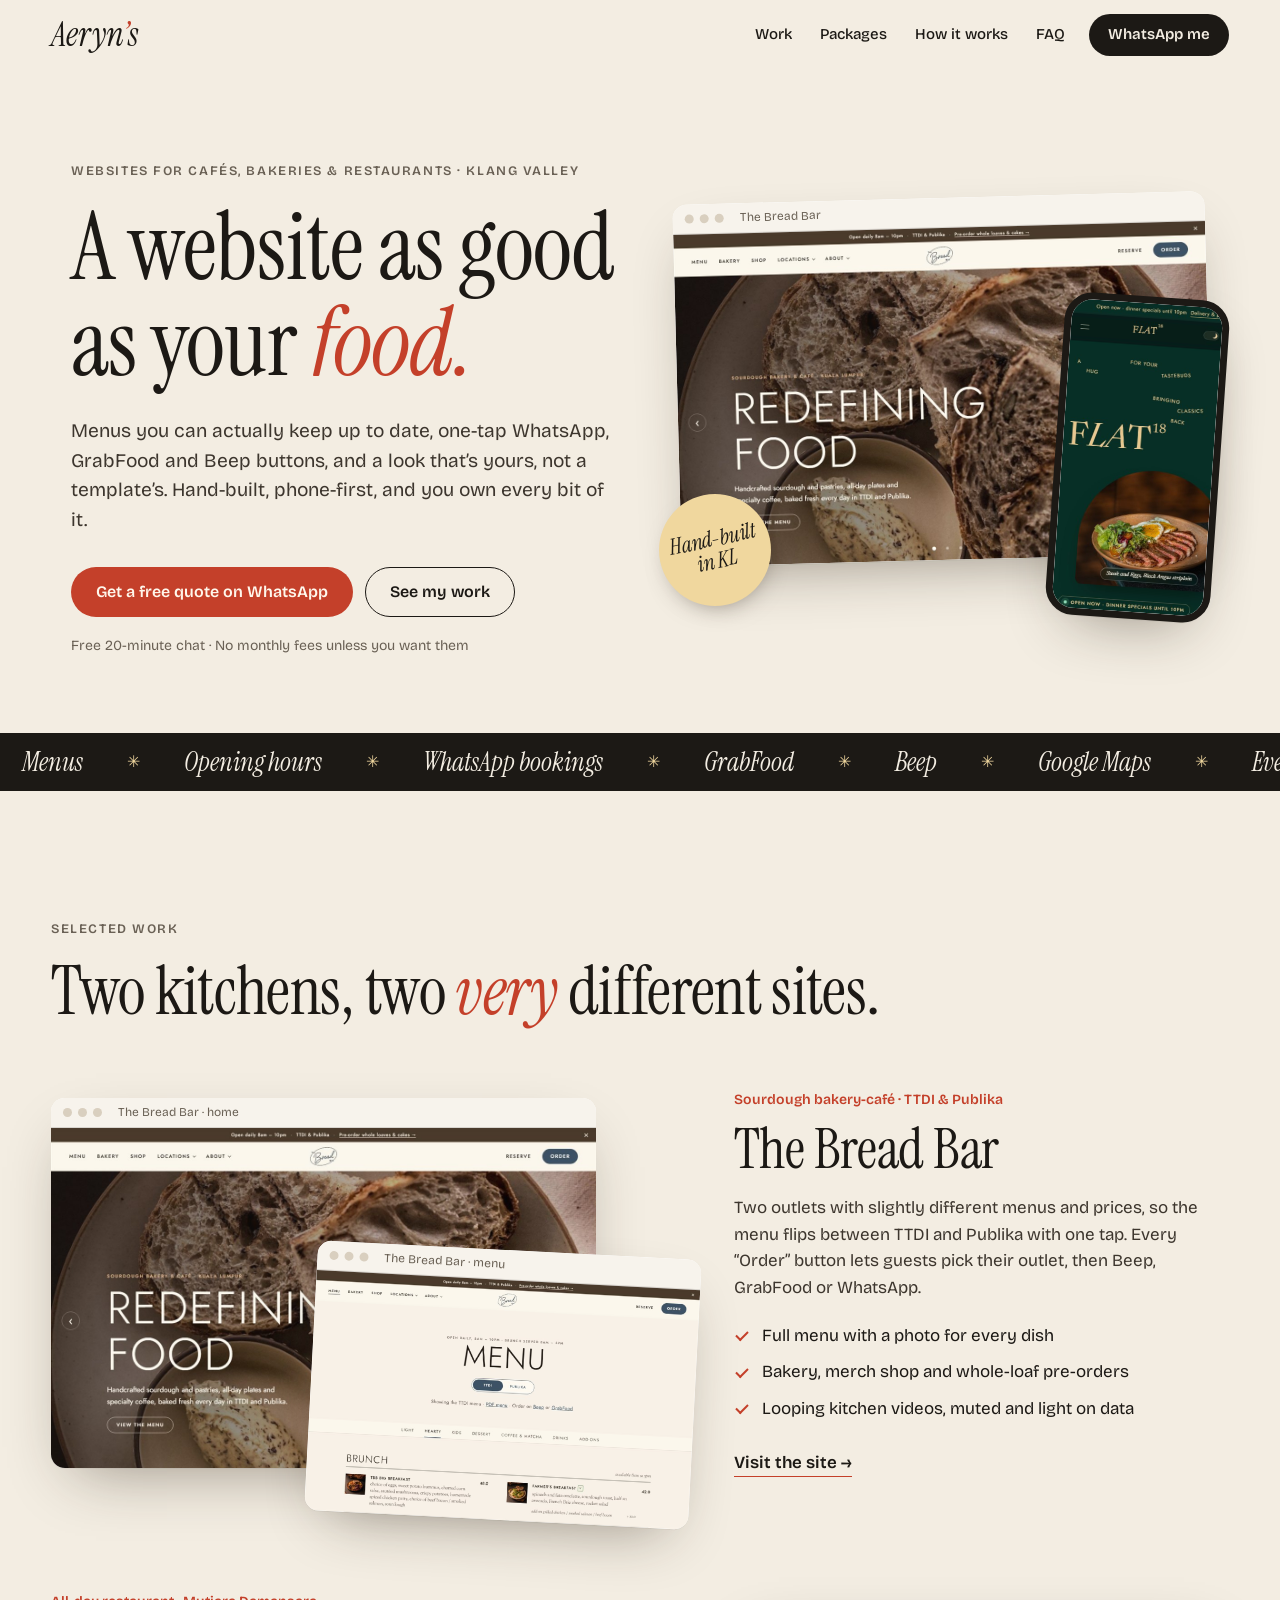
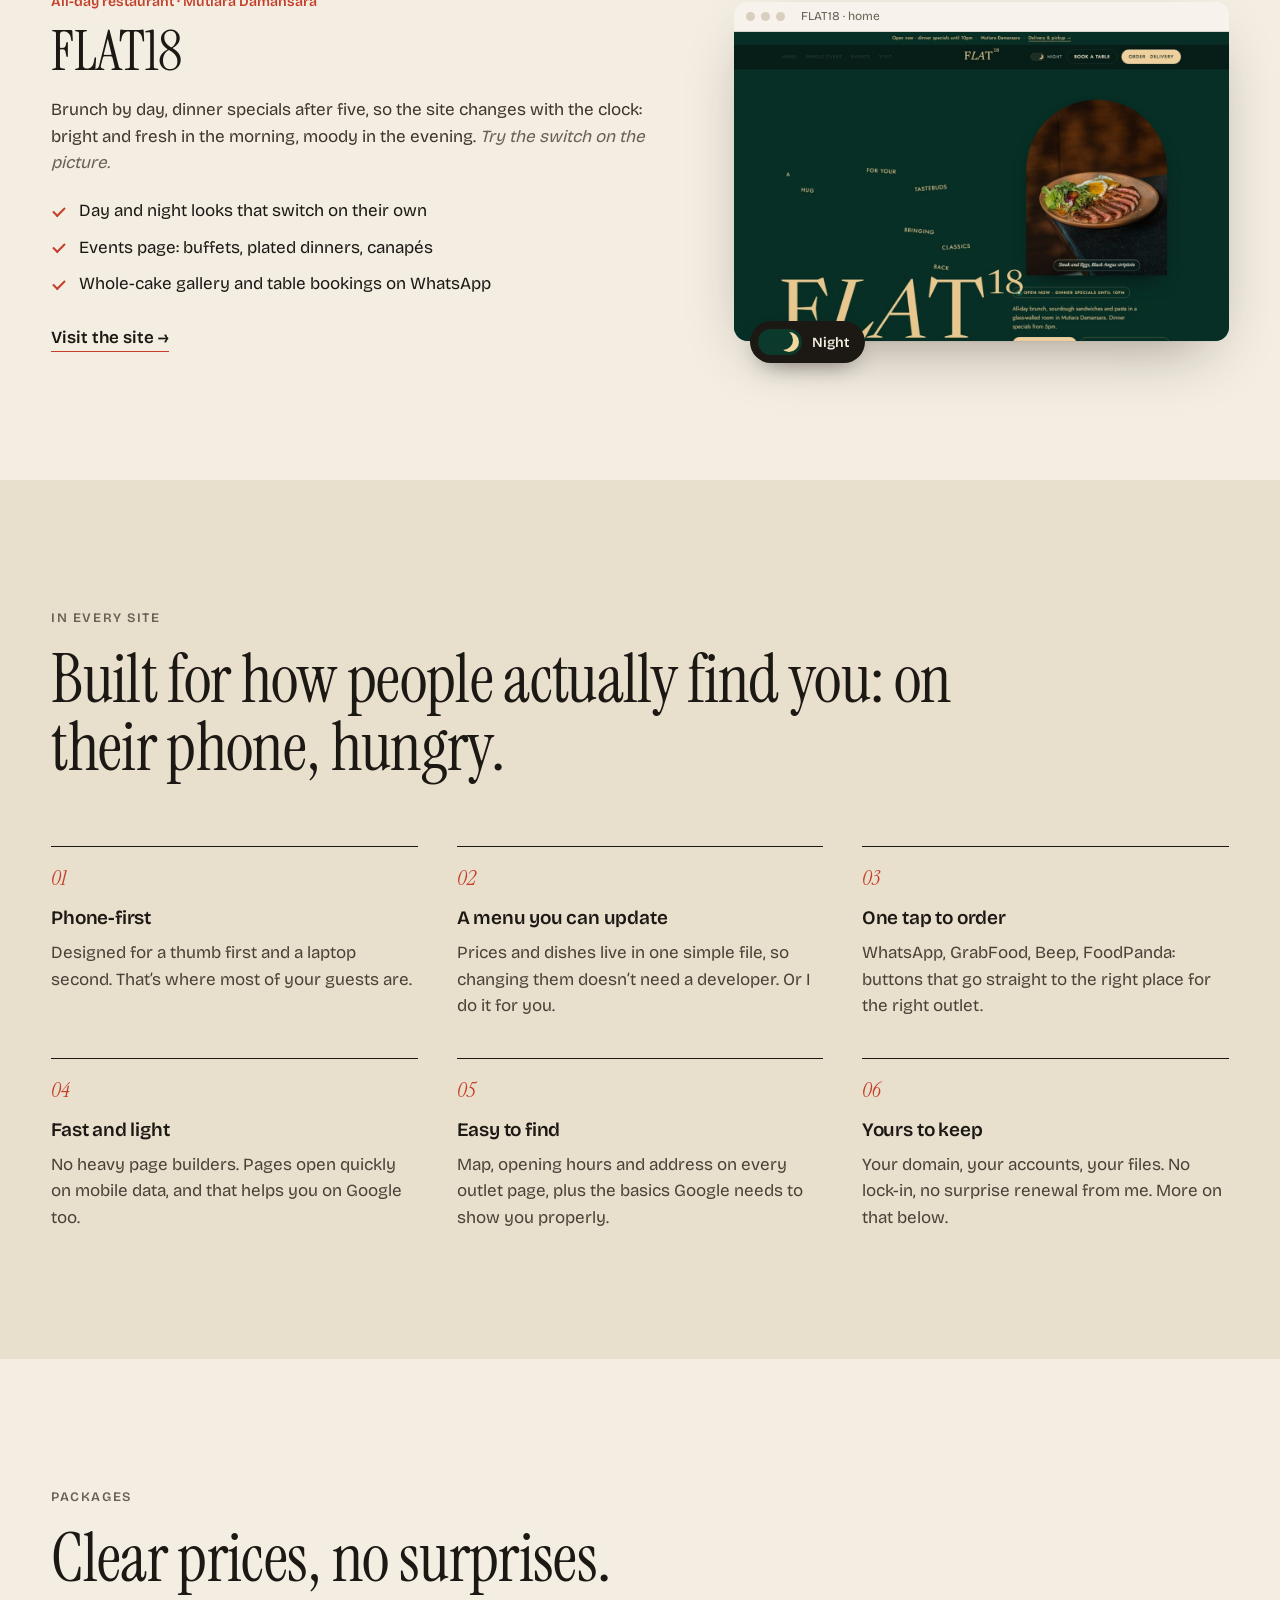
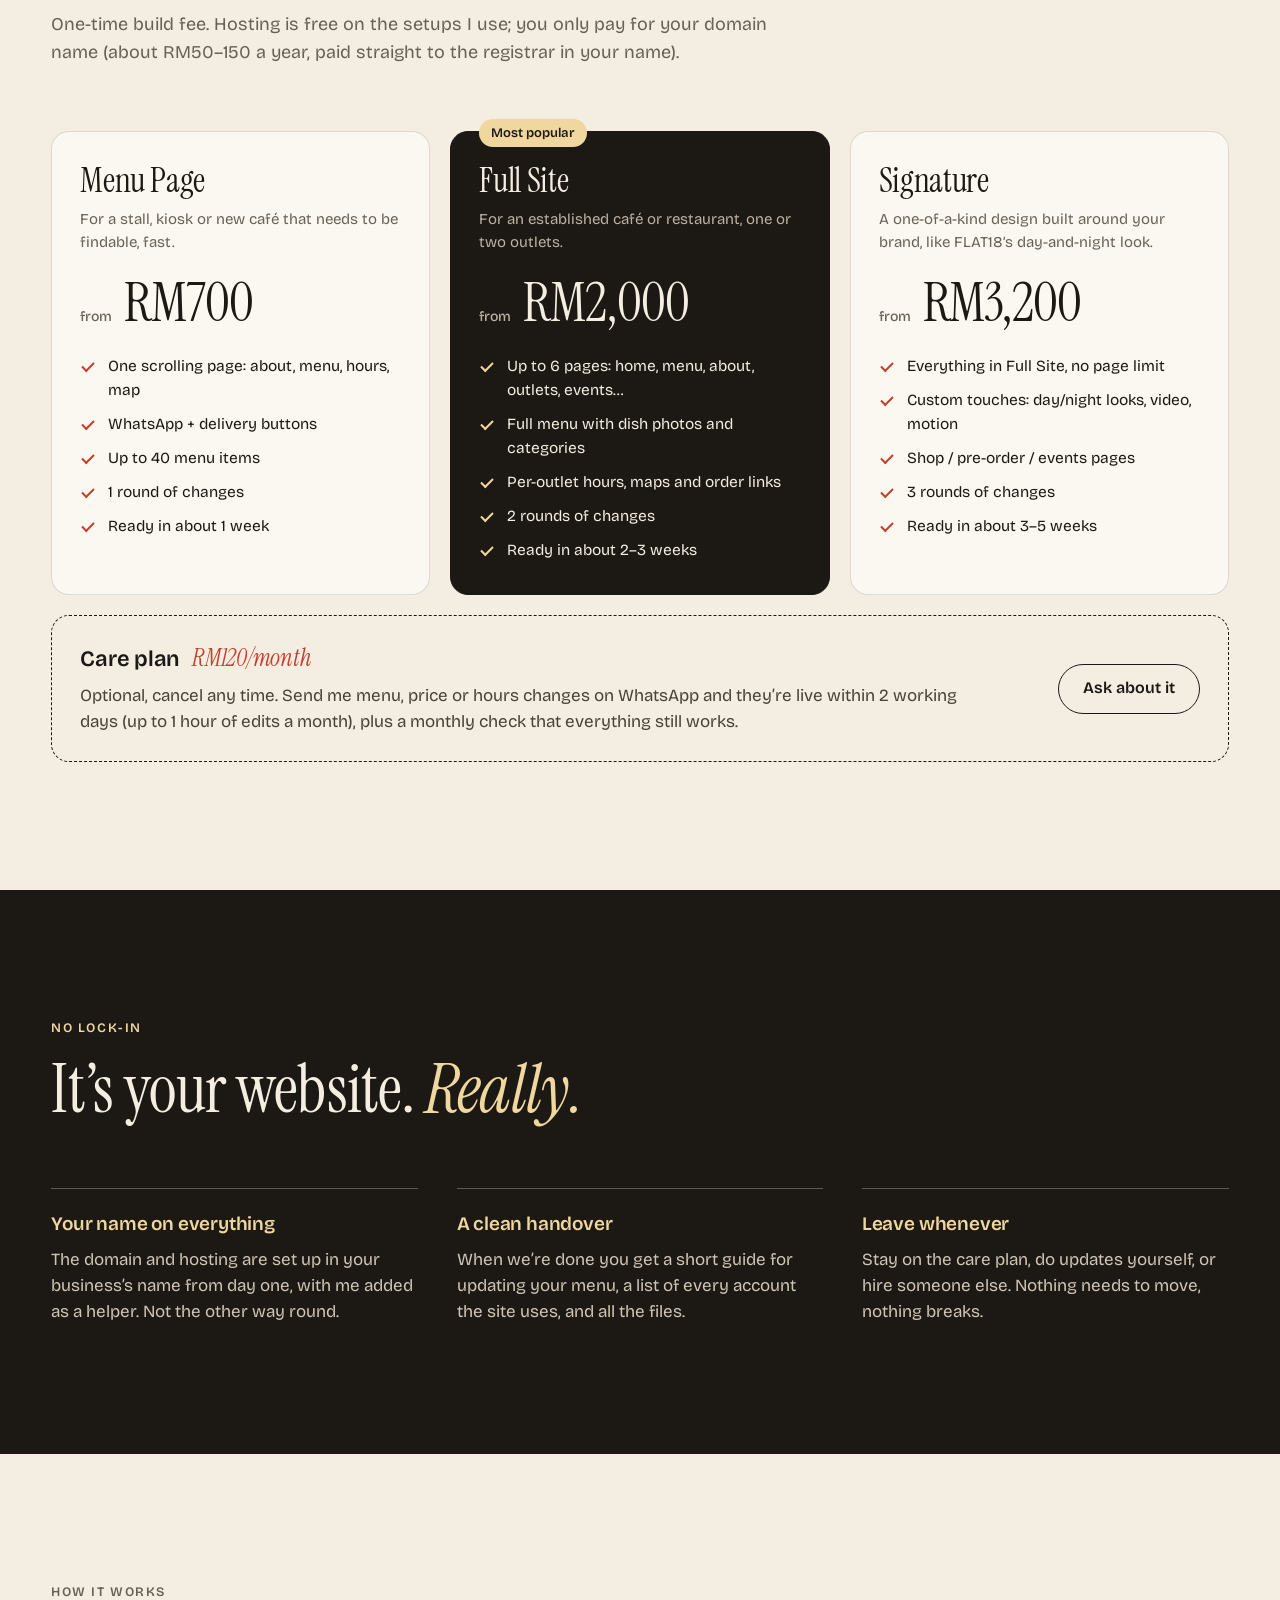
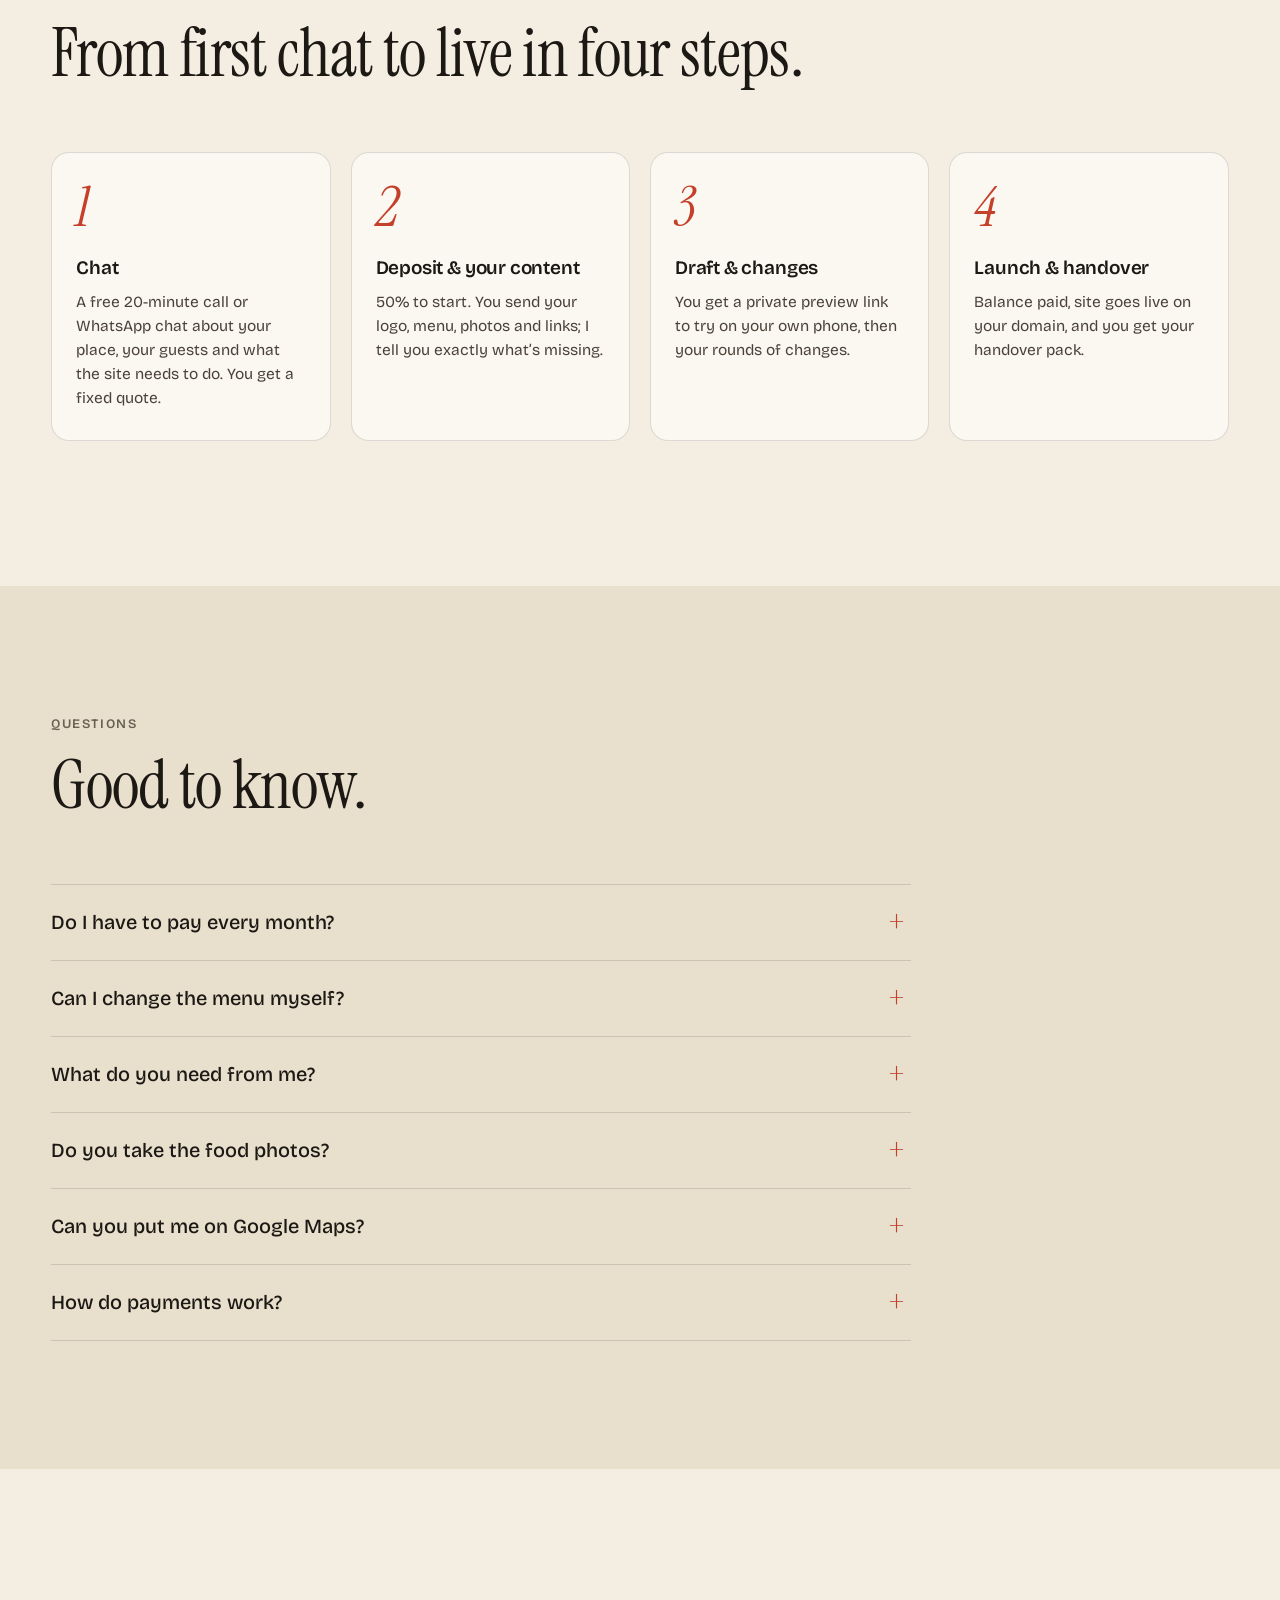
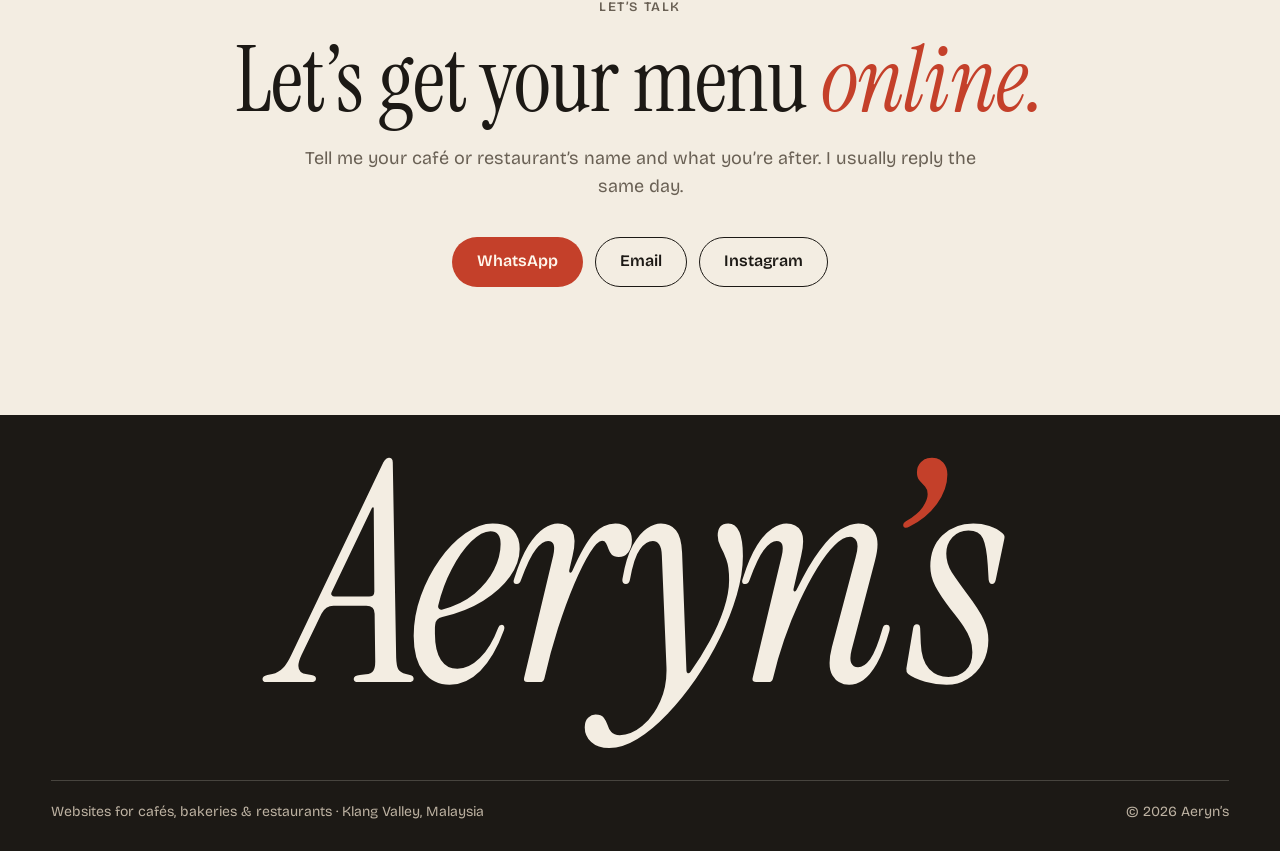
==== index.html @ 185e1a8d "Round package prices to RM700 / RM2,000 Co-Authored-By: Claude Opus 5.5 <noreply@anthropic.com>" ====
<!doctype html>
<html lang="en">
<head>
<meta charset="utf-8">
<meta name="viewport" content="width=device-width, initial-scale=1">
<meta name="robots" content="noindex">
<title>Aeryn's · Websites for cafés & restaurants</title>
<meta name="description" content="Hand-built websites for cafés, bakeries and restaurants in the Klang Valley. Easy menus, one-tap WhatsApp and delivery buttons, and you own everything.">
<link rel="preconnect" href="https://fonts.googleapis.com">
<link rel="preconnect" href="https://fonts.gstatic.com" crossorigin>
<link href="https://fonts.googleapis.com/css2?family=Bricolage+Grotesque:opsz,wght@12..96,300..700&family=Instrument+Serif:ital@0;1&display=swap" rel="stylesheet">
<link rel="stylesheet" href="styles.css">
<script>document.documentElement.classList.add('js')</script>
</head>
<body>

<header class="nav" id="top">
  <a class="brand" href="#top" aria-label="Aeryn's, back to top">Aeryn<span>’</span>s</a>
  <nav class="nav-links" aria-label="Sections">
    <a href="#work">Work</a>
    <a href="#packages">Packages</a>
    <a href="#process">How it works</a>
    <a href="#faq">FAQ</a>
  </nav>
  <a class="btn btn-ink btn-sm" data-wa href="#contact">WhatsApp me</a>
</header>

<main>
  <!-- Hero -->
  <section class="hero">
    <div class="hero-copy">
      <p class="eyebrow">Websites for cafés, bakeries &amp; restaurants · Klang Valley</p>
      <h1>A website as good as your <em>food.</em></h1>
      <p class="lede">Menus you can actually keep up to date, one-tap WhatsApp, GrabFood and Beep buttons, and a look that’s yours, not a template’s. Hand-built, phone-first, and you own every bit of it.</p>
      <div class="hero-cta">
        <a class="btn btn-accent" data-wa href="#contact">Get a free quote on WhatsApp</a>
        <a class="btn btn-line" href="#work">See my work</a>
      </div>
      <p class="hero-note">Free 20-minute chat · No monthly fees unless you want them</p>
    </div>
    <div class="hero-art" aria-hidden="true">
      <div class="frame frame-desk">
        <div class="frame-bar"><i></i><i></i><i></i><span>The Bread Bar</span></div>
        <img src="assets/work/tbb-desktop.jpg" alt="" width="1200" height="750">
      </div>
      <div class="frame frame-phone">
        <img src="assets/work/flat18-mobile.jpg" alt="" width="390" height="844">
      </div>
      <p class="sticker">Hand-built<br>in KL</p>
    </div>
  </section>

  <div class="ticker" aria-hidden="true">
    <div class="ticker-track">
      <span>Menus</span><span>Opening hours</span><span>WhatsApp bookings</span><span>GrabFood</span><span>Beep</span><span>Google Maps</span><span>Events &amp; catering</span><span>Whole-cake pre-orders</span><span>Day &amp; night looks</span>
      <span>Menus</span><span>Opening hours</span><span>WhatsApp bookings</span><span>GrabFood</span><span>Beep</span><span>Google Maps</span><span>Events &amp; catering</span><span>Whole-cake pre-orders</span><span>Day &amp; night looks</span>
    </div>
  </div>

  <!-- Work -->
  <section class="section" id="work">
    <div class="section-head reveal">
      <p class="eyebrow">Selected work</p>
      <h2>Two kitchens, two <em>very</em> different sites.</h2>
    </div>

    <article class="case reveal">
      <div class="case-media">
        <figure class="frame frame-desk">
          <div class="frame-bar"><i></i><i></i><i></i><span>The Bread Bar · home</span></div>
          <img src="assets/work/tbb-desktop.jpg" alt="The Bread Bar website home page: a sourdough hero photo with the line Redefining Food" width="1200" height="750" loading="lazy">
        </figure>
        <figure class="frame frame-desk frame-back">
          <div class="frame-bar"><i></i><i></i><i></i><span>The Bread Bar · menu</span></div>
          <img src="assets/work/tbb-menu-desktop.jpg" alt="The Bread Bar menu page with a TTDI / Publika outlet switch and dish photos" width="1200" height="750" loading="lazy">
        </figure>
      </div>
      <div class="case-copy">
        <p class="case-tag">Sourdough bakery-café · TTDI &amp; Publika</p>
        <h3>The Bread Bar</h3>
        <p>Two outlets with slightly different menus and prices, so the menu flips between TTDI and Publika with one tap. Every “Order” button lets guests pick their outlet, then Beep, GrabFood or WhatsApp.</p>
        <ul class="ticks">
          <li>Full menu with a photo for every dish</li>
          <li>Bakery, merch shop and whole-loaf pre-orders</li>
          <li>Looping kitchen videos, muted and light on data</li>
        </ul>
        <a class="link-arrow" href="https://aerynnnnn.github.io/TBB-FLAT18-Websites/the-bread-bar/" target="_blank" rel="noopener">Visit the site <span>→</span></a>
      </div>
    </article>

    <article class="case case-flip reveal">
      <div class="case-media daynight" data-mode="day">
        <figure class="frame frame-desk">
          <div class="frame-bar"><i></i><i></i><i></i><span>FLAT18 · home</span></div>
          <img class="dn-day" src="assets/work/flat18-day-desktop.jpg" alt="FLAT18 website in its daytime look: green and cream with a brunch photo" width="1200" height="750" loading="lazy">
          <img class="dn-night" src="assets/work/flat18-desktop.jpg" alt="FLAT18 website in its evening look: deep green with a steak dinner photo" width="1200" height="750" loading="lazy">
        </figure>
        <button class="dn-switch" type="button" aria-pressed="false"><span class="dn-knob"></span><span class="dn-label">Day</span></button>
      </div>
      <div class="case-copy">
        <p class="case-tag">All-day restaurant · Mutiara Damansara</p>
        <h3>FLAT18</h3>
        <p>Brunch by day, dinner specials after five, so the site changes with the clock: bright and fresh in the morning, moody in the evening. <span class="hint">Try the switch on the picture.</span></p>
        <ul class="ticks">
          <li>Day and night looks that switch on their own</li>
          <li>Events page: buffets, plated dinners, canapés</li>
          <li>Whole-cake gallery and table bookings on WhatsApp</li>
        </ul>
        <a class="link-arrow" href="https://aerynnnnn.github.io/TBB-FLAT18-Websites/flat18/" target="_blank" rel="noopener">Visit the site <span>→</span></a>
      </div>
    </article>
  </section>

  <!-- What you get -->
  <section class="section section-tint" id="included">
    <div class="section-head reveal">
      <p class="eyebrow">In every site</p>
      <h2>Built for how people actually find you: on their phone, hungry.</h2>
    </div>
    <div class="grid-3">
      <div class="feature reveal"><span class="num">01</span><h3>Phone-first</h3><p>Designed for a thumb first and a laptop second. That’s where most of your guests are.</p></div>
      <div class="feature reveal"><span class="num">02</span><h3>A menu you can update</h3><p>Prices and dishes live in one simple file, so changing them doesn’t need a developer. Or I do it for you.</p></div>
      <div class="feature reveal"><span class="num">03</span><h3>One tap to order</h3><p>WhatsApp, GrabFood, Beep, FoodPanda: buttons that go straight to the right place for the right outlet.</p></div>
      <div class="feature reveal"><span class="num">04</span><h3>Fast and light</h3><p>No heavy page builders. Pages open quickly on mobile data, and that helps you on Google too.</p></div>
      <div class="feature reveal"><span class="num">05</span><h3>Easy to find</h3><p>Map, opening hours and address on every outlet page, plus the basics Google needs to show you properly.</p></div>
      <div class="feature reveal"><span class="num">06</span><h3>Yours to keep</h3><p>Your domain, your accounts, your files. No lock-in, no surprise renewal from me. More on that below.</p></div>
    </div>
  </section>

  <!-- Packages -->
  <section class="section" id="packages">
    <div class="section-head reveal">
      <p class="eyebrow">Packages</p>
      <h2>Clear prices, no surprises.</h2>
      <p class="sub">One-time build fee. Hosting is free on the setups I use; you only pay for your domain name (about RM50–150 a year, paid straight to the registrar in your name).</p>
    </div>
    <div class="plans">
      <div class="plan reveal">
        <h3>Menu Page</h3>
        <p class="plan-for">For a stall, kiosk or new café that needs to be findable, fast.</p>
        <p class="price"><small>from</small> RM<span data-price="starter">700</span></p>
        <ul class="ticks">
          <li>One scrolling page: about, menu, hours, map</li>
          <li>WhatsApp + delivery buttons</li>
          <li>Up to 40 menu items</li>
          <li>1 round of changes</li>
          <li>Ready in about 1 week</li>
        </ul>
      </div>
      <div class="plan plan-pick reveal">
        <p class="plan-flag">Most popular</p>
        <h3>Full Site</h3>
        <p class="plan-for">For an established café or restaurant, one or two outlets.</p>
        <p class="price"><small>from</small> RM<span data-price="standard">2,000</span></p>
        <ul class="ticks">
          <li>Up to 6 pages: home, menu, about, outlets, events…</li>
          <li>Full menu with dish photos and categories</li>
          <li>Per-outlet hours, maps and order links</li>
          <li>2 rounds of changes</li>
          <li>Ready in about 2–3 weeks</li>
        </ul>
      </div>
      <div class="plan reveal">
        <h3>Signature</h3>
        <p class="plan-for">A one-of-a-kind design built around your brand, like FLAT18’s day-and-night look.</p>
        <p class="price"><small>from</small> RM<span data-price="signature">3,200</span></p>
        <ul class="ticks">
          <li>Everything in Full Site, no page limit</li>
          <li>Custom touches: day/night looks, video, motion</li>
          <li>Shop / pre-order / events pages</li>
          <li>3 rounds of changes</li>
          <li>Ready in about 3–5 weeks</li>
        </ul>
      </div>
    </div>
    <div class="care reveal">
      <div>
        <h3>Care plan <span class="care-price">RM<span data-price="care">120</span>/month</span></h3>
        <p>Optional, cancel any time. Send me menu, price or hours changes on WhatsApp and they’re live within 2 working days (up to 1 hour of edits a month), plus a monthly check that everything still works.</p>
      </div>
      <a class="btn btn-line" data-wa href="#contact">Ask about it</a>
    </div>
  </section>

  <!-- Ownership -->
  <section class="section section-dark" id="own">
    <div class="own reveal">
      <p class="eyebrow">No lock-in</p>
      <h2>It’s your website. <em>Really.</em></h2>
      <div class="grid-3">
        <div><h3>Your name on everything</h3><p>The domain and hosting are set up in your business’s name from day one, with me added as a helper. Not the other way round.</p></div>
        <div><h3>A clean handover</h3><p>When we’re done you get a short guide for updating your menu, a list of every account the site uses, and all the files.</p></div>
        <div><h3>Leave whenever</h3><p>Stay on the care plan, do updates yourself, or hire someone else. Nothing needs to move, nothing breaks.</p></div>
      </div>
    </div>
  </section>

  <!-- Process -->
  <section class="section" id="process">
    <div class="section-head reveal">
      <p class="eyebrow">How it works</p>
      <h2>From first chat to live in four steps.</h2>
    </div>
    <ol class="steps">
      <li class="reveal"><span class="num">1</span><div><h3>Chat</h3><p>A free 20-minute call or WhatsApp chat about your place, your guests and what the site needs to do. You get a fixed quote.</p></div></li>
      <li class="reveal"><span class="num">2</span><div><h3>Deposit &amp; your content</h3><p>50% to start. You send your logo, menu, photos and links; I tell you exactly what’s missing.</p></div></li>
      <li class="reveal"><span class="num">3</span><div><h3>Draft &amp; changes</h3><p>You get a private preview link to try on your own phone, then your rounds of changes.</p></div></li>
      <li class="reveal"><span class="num">4</span><div><h3>Launch &amp; handover</h3><p>Balance paid, site goes live on your domain, and you get your handover pack.</p></div></li>
    </ol>
  </section>

  <!-- FAQ -->
  <section class="section section-tint" id="faq">
    <div class="section-head reveal">
      <p class="eyebrow">Questions</p>
      <h2>Good to know.</h2>
    </div>
    <div class="faq reveal">
      <details><summary>Do I have to pay every month?</summary><p>No. The build is a one-time fee and hosting is free on the setups I use. Your only running cost is the domain name, about RM50–150 a year. The care plan is optional.</p></details>
      <details><summary>Can I change the menu myself?</summary><p>Yes. All the menu items and prices sit in one file, and the handover guide shows you how to edit it. If you’d rather not, the care plan covers it.</p></details>
      <details><summary>What do you need from me?</summary><p>Your logo, your current menu (a PDF or photos are fine), good food photos, opening hours, outlet addresses and your WhatsApp and delivery links. I’ll send a checklist.</p></details>
      <details><summary>Do you take the food photos?</summary><p>I work with the photos you have. If they need help, I can suggest a food photographer, priced separately.</p></details>
      <details><summary>Can you put me on Google Maps?</summary><p>I’ll link the site to your Google Business Profile and help you check it’s filled in. The profile itself has to be claimed by the owner.</p></details>
      <details><summary>How do payments work?</summary><p>50% deposit to start, 50% before launch. Bank transfer or DuitNow. Everything is written down in a short agreement before we begin.</p></details>
    </div>
  </section>

  <!-- Contact -->
  <section class="section contact" id="contact">
    <div class="reveal">
      <p class="eyebrow">Let’s talk</p>
      <h2>Let’s get your menu <em>online.</em></h2>
      <p class="sub">Tell me your café or restaurant’s name and what you’re after. I usually reply the same day.</p>
      <div class="contact-links">
        <a class="btn btn-accent" data-wa href="#contact">WhatsApp</a>
        <a class="btn btn-line" data-email href="#contact">Email</a>
        <a class="btn btn-line" data-ig href="#contact">Instagram</a>
      </div>
    </div>
  </section>
</main>

<footer class="foot">
  <p class="foot-mark" aria-hidden="true">Aeryn<span>’</span>s</p>
  <div class="foot-row">
    <p>Websites for cafés, bakeries &amp; restaurants · Klang Valley, Malaysia</p>
    <p>© <span data-year>2026</span> Aeryn’s</p>
  </div>
</footer>

<script src="site.js"></script>
</body>
</html>
---- styles.css ----
/* Aeryn's — portfolio site. Plain CSS, no build step. */
:root {
  --paper: #f3ede2;
  --paper-2: #e9dfcd;
  --ink: #1c1915;
  --muted: #6a6155;
  --line: rgba(28, 25, 21, .14);
  --accent: #c4402a;        /* chilli */
  --accent-ink: #fff7ec;
  --butter: #f0d79e;
  --dark: #1c1915;
  --dark-2: #2a251f;
  --serif: "Instrument Serif", Georgia, serif;
  --sans: "Bricolage Grotesque", "Segoe UI", system-ui, sans-serif;
  --gut: clamp(16px, 4vw, 56px);
  --max: 1240px;
  --r: 18px;
}

*, *::before, *::after { box-sizing: border-box; }
html { scroll-behavior: smooth; }
body {
  margin: 0; background: var(--paper); color: var(--ink);
  font: 400 17px/1.55 var(--sans); -webkit-font-smoothing: antialiased; overflow-x: hidden;
}
img { display: block; max-width: 100%; height: auto; }
a { color: inherit; }
h1, h2, h3 { margin: 0; font-weight: 400; }
h1, h2 { font-family: var(--serif); letter-spacing: -.01em; line-height: 1.02; }
h1 em, h2 em { color: var(--accent); }
h3 { font-size: 19px; font-weight: 600; letter-spacing: -.01em; }
p { margin: 0; }
:focus-visible { outline: 2px solid var(--accent); outline-offset: 3px; border-radius: 6px; }

.eyebrow { font-size: 13px; font-weight: 600; letter-spacing: .12em; text-transform: uppercase; color: var(--muted); margin-bottom: 18px; }

/* Buttons */
.btn {
  display: inline-flex; align-items: center; justify-content: center; gap: 8px; min-height: 50px; padding: 0 24px;
  border-radius: 999px; font-weight: 600; font-size: 16px; text-decoration: none; border: 1.5px solid transparent;
  transition: transform .2s ease, background-color .2s ease, color .2s ease, border-color .2s ease;
}
.btn:hover { transform: translateY(-2px); }
.btn-accent { background: var(--accent); color: var(--accent-ink); }
.btn-accent:hover { background: #a9331f; }
.btn-ink { background: var(--ink); color: var(--paper); }
.btn-line { border-color: currentColor; }
.btn-line:hover { background: var(--ink); color: var(--paper); border-color: var(--ink); }
.btn-sm { min-height: 42px; padding: 0 18px; font-size: 15px; }

/* Nav */
.nav {
  position: sticky; top: 0; z-index: 20; display: flex; align-items: center; gap: 24px;
  padding: 14px var(--gut); background: color-mix(in srgb, var(--paper) 88%, transparent);
  backdrop-filter: blur(10px); -webkit-backdrop-filter: blur(10px); border-bottom: 1px solid transparent;
  transition: border-color .3s ease;
}
.nav.scrolled { border-bottom-color: var(--line); }
.brand { font: italic 400 34px/1 var(--serif); text-decoration: none; margin-right: auto; }
.brand span, .foot-mark span { color: var(--accent); }
.nav-links { display: flex; gap: 28px; font-size: 15px; font-weight: 500; }
.nav-links a { text-decoration: none; position: relative; }
.nav-links a::after { content: ""; position: absolute; left: 0; right: 100%; bottom: -4px; height: 1.5px; background: var(--accent); transition: right .25s ease; }
.nav-links a:hover::after { right: 0; }

/* Hero */
.hero {
  max-width: var(--max); margin: 0 auto; padding: clamp(40px, 7vw, 96px) var(--gut) clamp(48px, 6vw, 80px);
  display: grid; grid-template-columns: 1.02fr 1fr; gap: clamp(32px, 5vw, 72px); align-items: center;
}
.hero h1 { font-size: clamp(54px, 7.4vw, 104px); margin-bottom: 24px; }
.lede { font-size: clamp(17px, 1.5vw, 20px); color: #3d362e; max-width: 34em; margin-bottom: 32px; }
.hero-cta { display: flex; flex-wrap: wrap; gap: 12px; margin-bottom: 18px; }
.hero-note { font-size: 14px; color: var(--muted); }

.hero-art { position: relative; padding: 0 0 60px 0; }
.frame { margin: 0; border-radius: 14px; overflow: hidden; background: #fff; box-shadow: 0 1px 0 rgba(0,0,0,.04), 0 24px 60px -24px rgba(40, 28, 15, .45); }
.frame-bar { display: flex; align-items: center; gap: 6px; height: 30px; padding: 0 12px; background: #f7f3ec; border-bottom: 1px solid var(--line); font-size: 12px; color: var(--muted); }
.frame-bar i { width: 9px; height: 9px; border-radius: 50%; background: #d9cfbf; }
.frame-bar span { margin-left: 10px; }
.frame img { width: 100%; aspect-ratio: 16 / 10; object-fit: cover; object-position: top; }
.hero-art .frame-desk { transform: rotate(-1.5deg); }
.frame-phone {
  position: absolute; width: 31%; right: -2%; bottom: 0; border-radius: 28px; border: 7px solid var(--ink);
  transform: rotate(4deg);
}
.frame-phone img { aspect-ratio: 390 / 800; }
.sticker {
  position: absolute; left: -18px; bottom: 14px; width: 112px; height: 112px; border-radius: 50%;
  display: grid; place-items: center; text-align: center; background: var(--butter); color: var(--ink);
  font: italic 400 22px/1 var(--serif); transform: rotate(-12deg); box-shadow: 0 10px 24px -12px rgba(40,28,15,.5);
}

/* Ticker */
.ticker { overflow: hidden; background: var(--ink); color: var(--paper); padding: 16px 0; }
.ticker-track { display: flex; width: max-content; animation: tick 40s linear infinite; }
.ticker span { font: italic 400 26px/1 var(--serif); padding: 0 22px; white-space: nowrap; }
.ticker span::after { content: "✳"; font-style: normal; font-size: 16px; color: var(--butter); margin-left: 44px; vertical-align: 4px; }
@keyframes tick { to { transform: translateX(-50%); } }

/* Sections */
.section { padding: clamp(72px, 10vw, 136px) var(--gut); }
.section > * { max-width: var(--max); margin-left: auto; margin-right: auto; }
.section-head { margin-bottom: clamp(40px, 5vw, 64px); }
.section-head h2, .own h2, .contact h2 { font-size: clamp(40px, 5.2vw, 72px); max-width: 15em; }
.sub { color: var(--muted); max-width: 40em; margin-top: 18px; font-size: 18px; }
.section-tint { background: var(--paper-2); }
.section-dark { background: var(--dark); color: var(--paper); }
.section-dark .eyebrow { color: var(--butter); }
.section-dark h2 em { color: var(--butter); }

/* Work */
.case { display: grid; grid-template-columns: 1.25fr 1fr; gap: clamp(32px, 5vw, 80px); align-items: center; }
.case + .case { margin-top: clamp(72px, 9vw, 128px); }
.case-flip .case-media { order: 2; }
.case-media { position: relative; }
.case-media .frame-back { position: absolute; width: 62%; right: -4%; bottom: -14%; transform: rotate(3deg); }
.case-media > .frame:first-child { width: 88%; }
.case-flip .case-media > .frame:first-child { width: 100%; }
.case-tag { font-size: 14px; color: var(--accent); font-weight: 600; margin-bottom: 10px; }
.case h3 { font: 400 clamp(40px, 4.4vw, 60px)/1 var(--serif); margin-bottom: 18px; }
.case-copy > p:not(.case-tag) { color: #3d362e; margin-bottom: 22px; }
.hint { color: var(--muted); font-style: italic; }
.ticks { list-style: none; padding: 0; margin: 0 0 28px; display: grid; gap: 10px; }
.ticks li { position: relative; padding-left: 28px; }
.ticks li::before { content: ""; position: absolute; left: 2px; top: .5em; width: 12px; height: 7px; border-left: 2px solid var(--accent); border-bottom: 2px solid var(--accent); transform: rotate(-45deg); }
.link-arrow { font-weight: 600; text-decoration: none; border-bottom: 1.5px solid var(--accent); padding-bottom: 3px; }
.link-arrow span { display: inline-block; transition: transform .2s ease; }
.link-arrow:hover span { transform: translateX(4px); }

/* Day / night demo */
.daynight .frame { position: relative; }
.daynight .dn-night { position: absolute; left: 0; right: 0; bottom: 0; top: 30px; height: calc(100% - 30px); opacity: 0; transition: opacity .6s ease; }
.daynight[data-mode="night"] .dn-night { opacity: 1; }
.dn-switch {
  position: absolute; left: 16px; bottom: -22px; display: inline-flex; align-items: center; gap: 10px;
  padding: 8px 16px 8px 8px; border-radius: 999px; border: 0; background: var(--ink); color: var(--paper);
  font: 600 14px var(--sans); cursor: pointer; box-shadow: 0 10px 24px -12px rgba(0,0,0,.6);
}
.dn-knob { width: 44px; height: 26px; border-radius: 999px; background: var(--butter); position: relative; transition: background .4s ease; }
.dn-knob::after { content: ""; position: absolute; top: 3px; left: 3px; width: 20px; height: 20px; border-radius: 50%; background: #e6a92f; transition: transform .4s ease, background .4s ease, box-shadow .4s ease; }
.daynight[data-mode="night"] .dn-knob { background: #0b3a2c; }
.daynight[data-mode="night"] .dn-knob::after { transform: translateX(18px); background: transparent; box-shadow: inset -6px -2px 0 0 var(--butter); }

/* Features */
.grid-3 { display: grid; grid-template-columns: repeat(3, 1fr); gap: clamp(20px, 3vw, 40px); }
.feature { border-top: 1.5px solid var(--ink); padding-top: 20px; }
.feature .num, .steps .num { font: italic 400 22px/1 var(--serif); color: var(--accent); display: block; margin-bottom: 14px; }
.feature h3 { margin-bottom: 8px; }
.feature p { color: #4a4238; }

/* Plans */
.plans { display: grid; grid-template-columns: repeat(3, 1fr); gap: 20px; align-items: stretch; }
.plan { position: relative; background: #fbf8f2; border: 1px solid var(--line); border-radius: var(--r); padding: 32px 28px; display: flex; flex-direction: column; }
.plan h3 { font: 400 34px/1 var(--serif); margin-bottom: 10px; }
.plan-for { color: var(--muted); font-size: 15px; min-height: 3.1em; }
.price { font: 400 54px/1 var(--serif); margin: 22px 0 24px; letter-spacing: -.02em; }
.price small { font: 500 14px var(--sans); color: var(--muted); letter-spacing: 0; margin-right: 4px; }
.plan .ticks { margin: 0; font-size: 15.5px; }
.plan-pick { background: var(--ink); color: var(--paper); border-color: var(--ink); }
.plan-pick .plan-for, .plan-pick .price small { color: #bdb2a2; }
.plan-pick .ticks li::before { border-color: var(--butter); }
.plan-flag { position: absolute; top: -13px; left: 28px; background: var(--butter); color: var(--ink); font-size: 13px; font-weight: 600; padding: 4px 12px; border-radius: 999px; }
.care { margin-top: 20px; display: flex; align-items: center; justify-content: space-between; gap: 24px; border: 1.5px dashed var(--ink); border-radius: var(--r); padding: 26px 28px; }
.care h3 { font-size: 22px; margin-bottom: 6px; }
.care-price { font: italic 400 24px var(--serif); color: var(--accent); margin-left: 8px; }
.care p { color: #4a4238; max-width: 52em; }

/* Ownership */
.own .grid-3 { margin-top: clamp(40px, 5vw, 64px); }
.own .grid-3 > div { border-top: 1.5px solid rgba(243,237,226,.3); padding-top: 20px; }
.own h3 { margin-bottom: 8px; color: var(--butter); }
.own p { color: #cfc5b6; }

/* Steps */
.steps { list-style: none; padding: 0; display: grid; grid-template-columns: repeat(4, 1fr); gap: 20px; counter-reset: s; }
.steps li { background: #fbf8f2; border: 1px solid var(--line); border-radius: var(--r); padding: 26px 24px 30px; }
.steps .num { font-size: 56px; margin-bottom: 18px; }
.steps h3 { margin-bottom: 8px; }
.steps p { color: #4a4238; font-size: 15.5px; }

/* FAQ */
.faq details { max-width: 860px; border-bottom: 1px solid var(--line); }
.faq details:first-child { border-top: 1px solid var(--line); }
.faq summary { list-style: none; cursor: pointer; padding: 22px 48px 22px 0; position: relative; font-size: 20px; font-weight: 500; }
.faq summary::-webkit-details-marker { display: none; }
.faq summary::after { content: "+"; position: absolute; right: 6px; top: 50%; transform: translateY(-50%); font: 400 32px/1 var(--serif); color: var(--accent); transition: transform .25s ease; }
.faq details[open] summary::after { transform: translateY(-50%) rotate(45deg); }
.faq details p { padding: 0 48px 24px 0; color: #4a4238; max-width: 46em; }

/* Contact + footer */
.contact { text-align: center; }
.contact h2, .contact .sub { margin-left: auto; margin-right: auto; }
.contact h2 { font-size: clamp(48px, 7vw, 104px); }
.contact-links { display: flex; justify-content: center; flex-wrap: wrap; gap: 12px; margin-top: 36px; }
.foot { background: var(--ink); color: var(--paper); padding: 40px var(--gut) 28px; overflow: hidden; }
.foot-mark { font: italic 400 clamp(110px, 24vw, 360px)/.8 var(--serif); letter-spacing: -.03em; text-align: center; margin: 0 0 .26em; }
.foot-row { max-width: var(--max); margin: 0 auto; display: flex; justify-content: space-between; gap: 16px; flex-wrap: wrap; font-size: 14px; color: #bdb2a2; border-top: 1px solid rgba(243,237,226,.2); padding-top: 20px; }

/* Reveal on scroll (content stays visible without JS) */
.js .reveal { opacity: 0; transform: translateY(24px); transition: opacity .7s ease, transform .7s cubic-bezier(.2,.7,.2,1); }
.js .reveal.in { opacity: 1; transform: none; }

@media (prefers-reduced-motion: reduce) {
  html { scroll-behavior: auto; }
  .ticker-track { animation: none; }
  .js .reveal { opacity: 1; transform: none; transition: none; }
  .btn, .dn-knob, .dn-knob::after, .daynight .dn-night { transition: none; }
}

/* Tablet */
@media (max-width: 960px) {
  .nav-links { display: none; }
  .hero { grid-template-columns: 1fr; }
  .hero-art { max-width: 640px; }
  .case, .case-flip { grid-template-columns: 1fr; }
  .case-flip .case-media { order: 0; }
  .case-media { margin-bottom: 40px; }
  .grid-3, .plans { grid-template-columns: 1fr 1fr; }
  .steps { grid-template-columns: 1fr 1fr; }
  .plan-pick { order: -1; grid-column: 1 / -1; }
}

/* Phone */
@media (max-width: 620px) {
  body { font-size: 16px; }
  .brand { font-size: 30px; }
  .hero { padding-top: 32px; }
  .hero-cta .btn { width: 100%; }
  .sticker { width: 86px; height: 86px; font-size: 17px; left: -6px; }
  .grid-3, .plans, .steps { grid-template-columns: 1fr; }
  .care { flex-direction: column; align-items: flex-start; }
  .faq summary { font-size: 18px; }
  .ticker span { font-size: 21px; }
  .case-media .frame-back { right: -2%; }
}
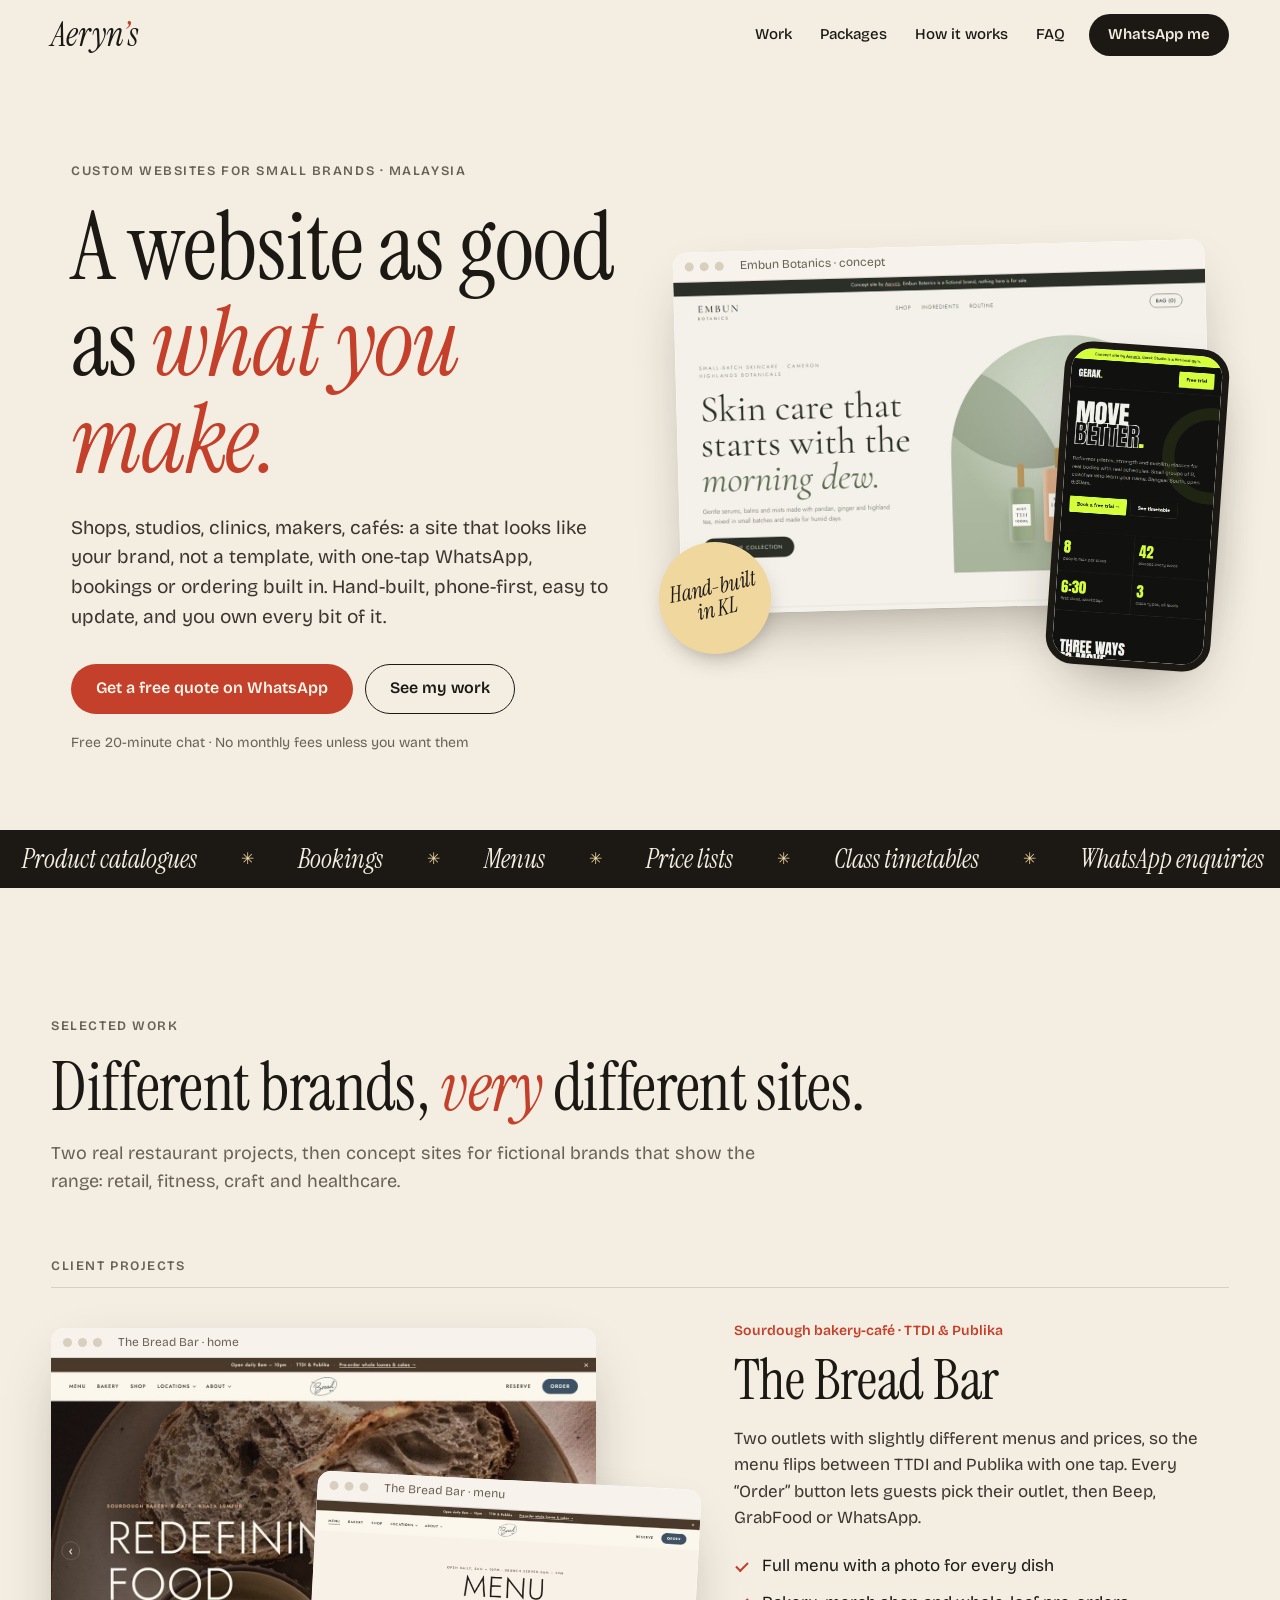
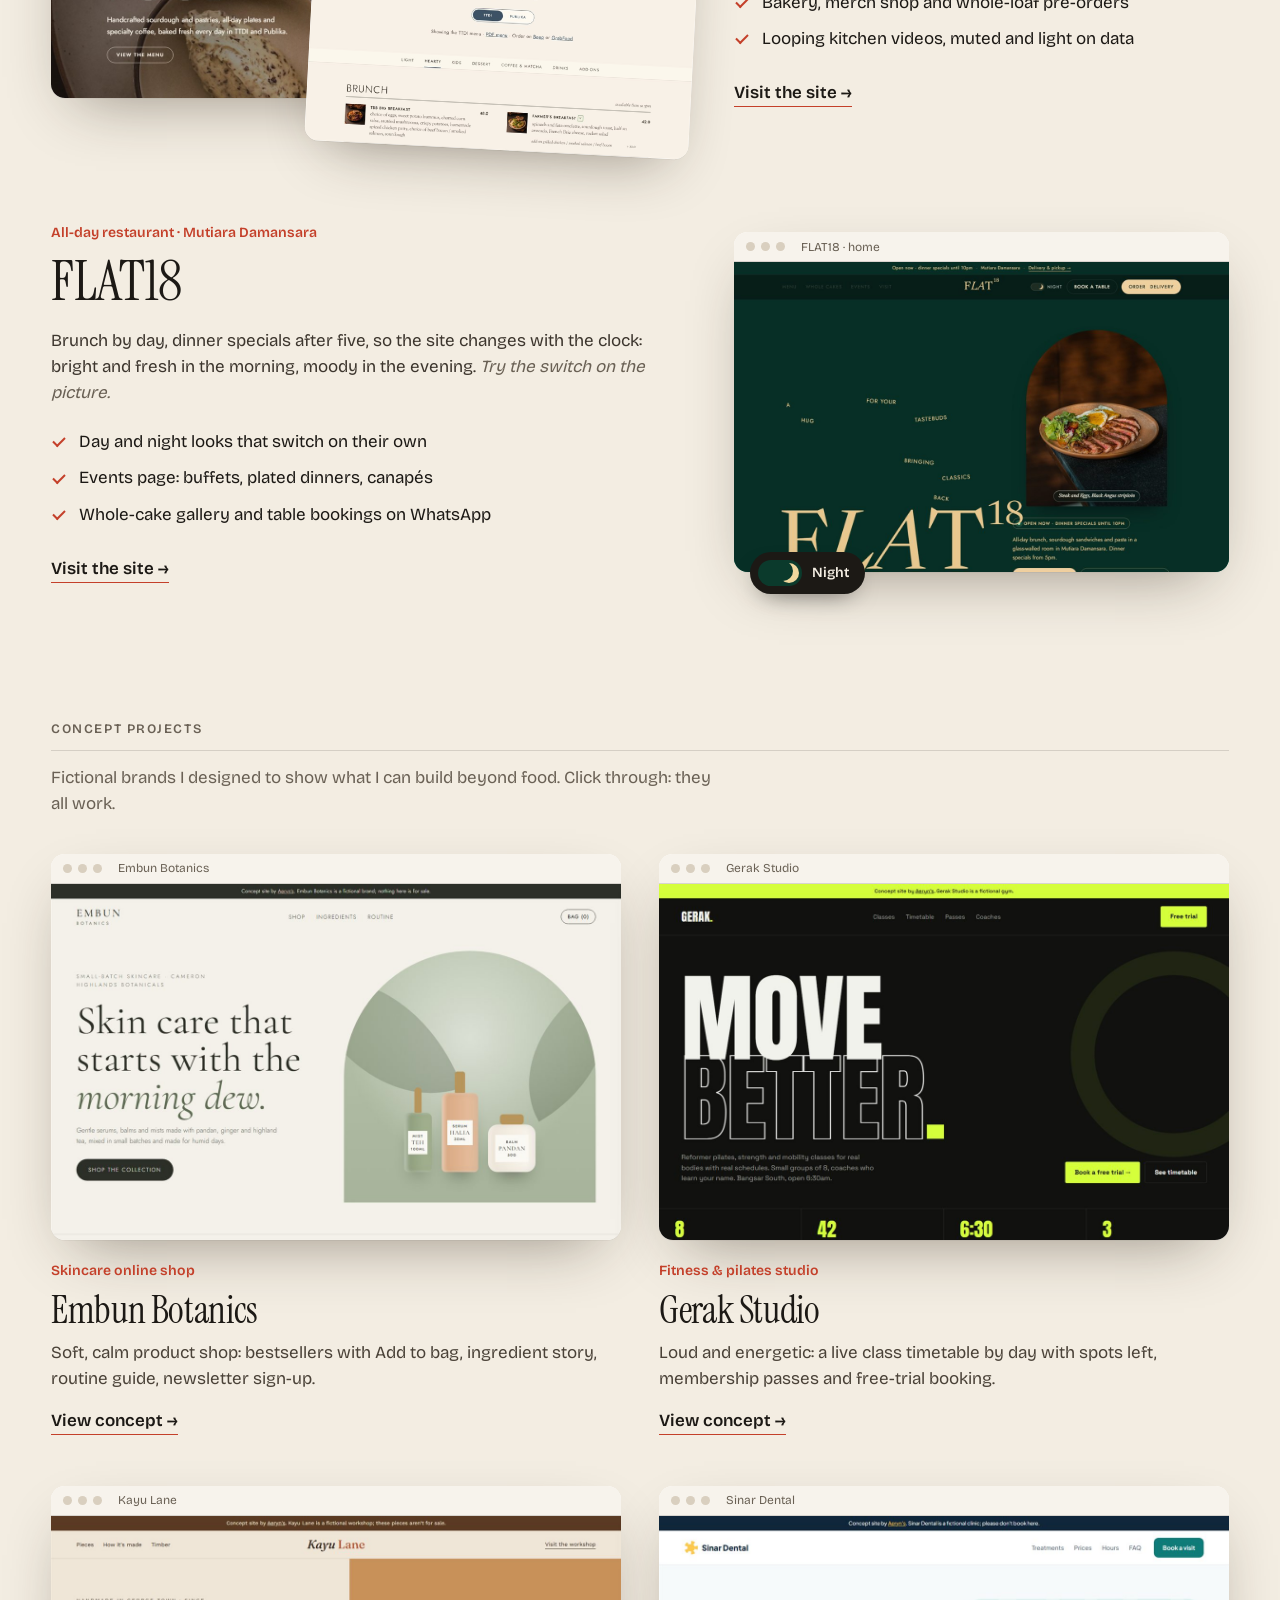
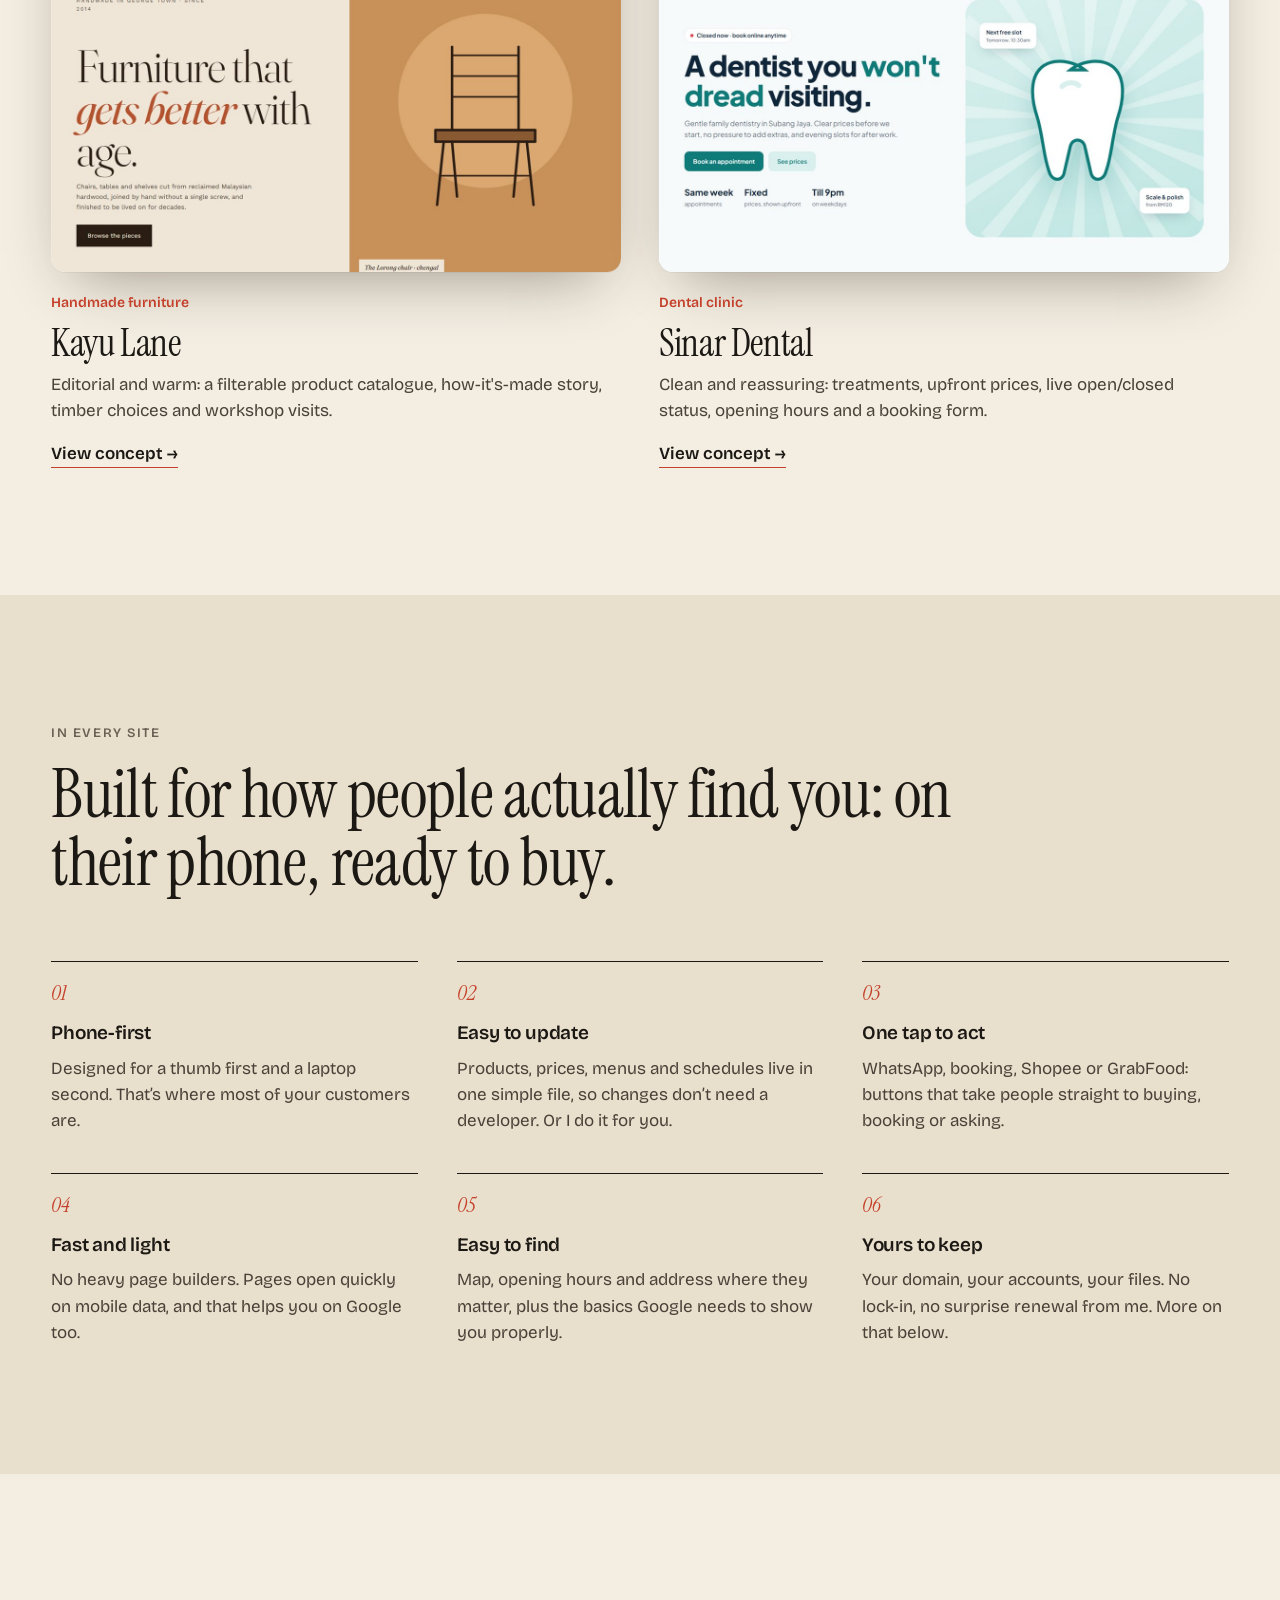
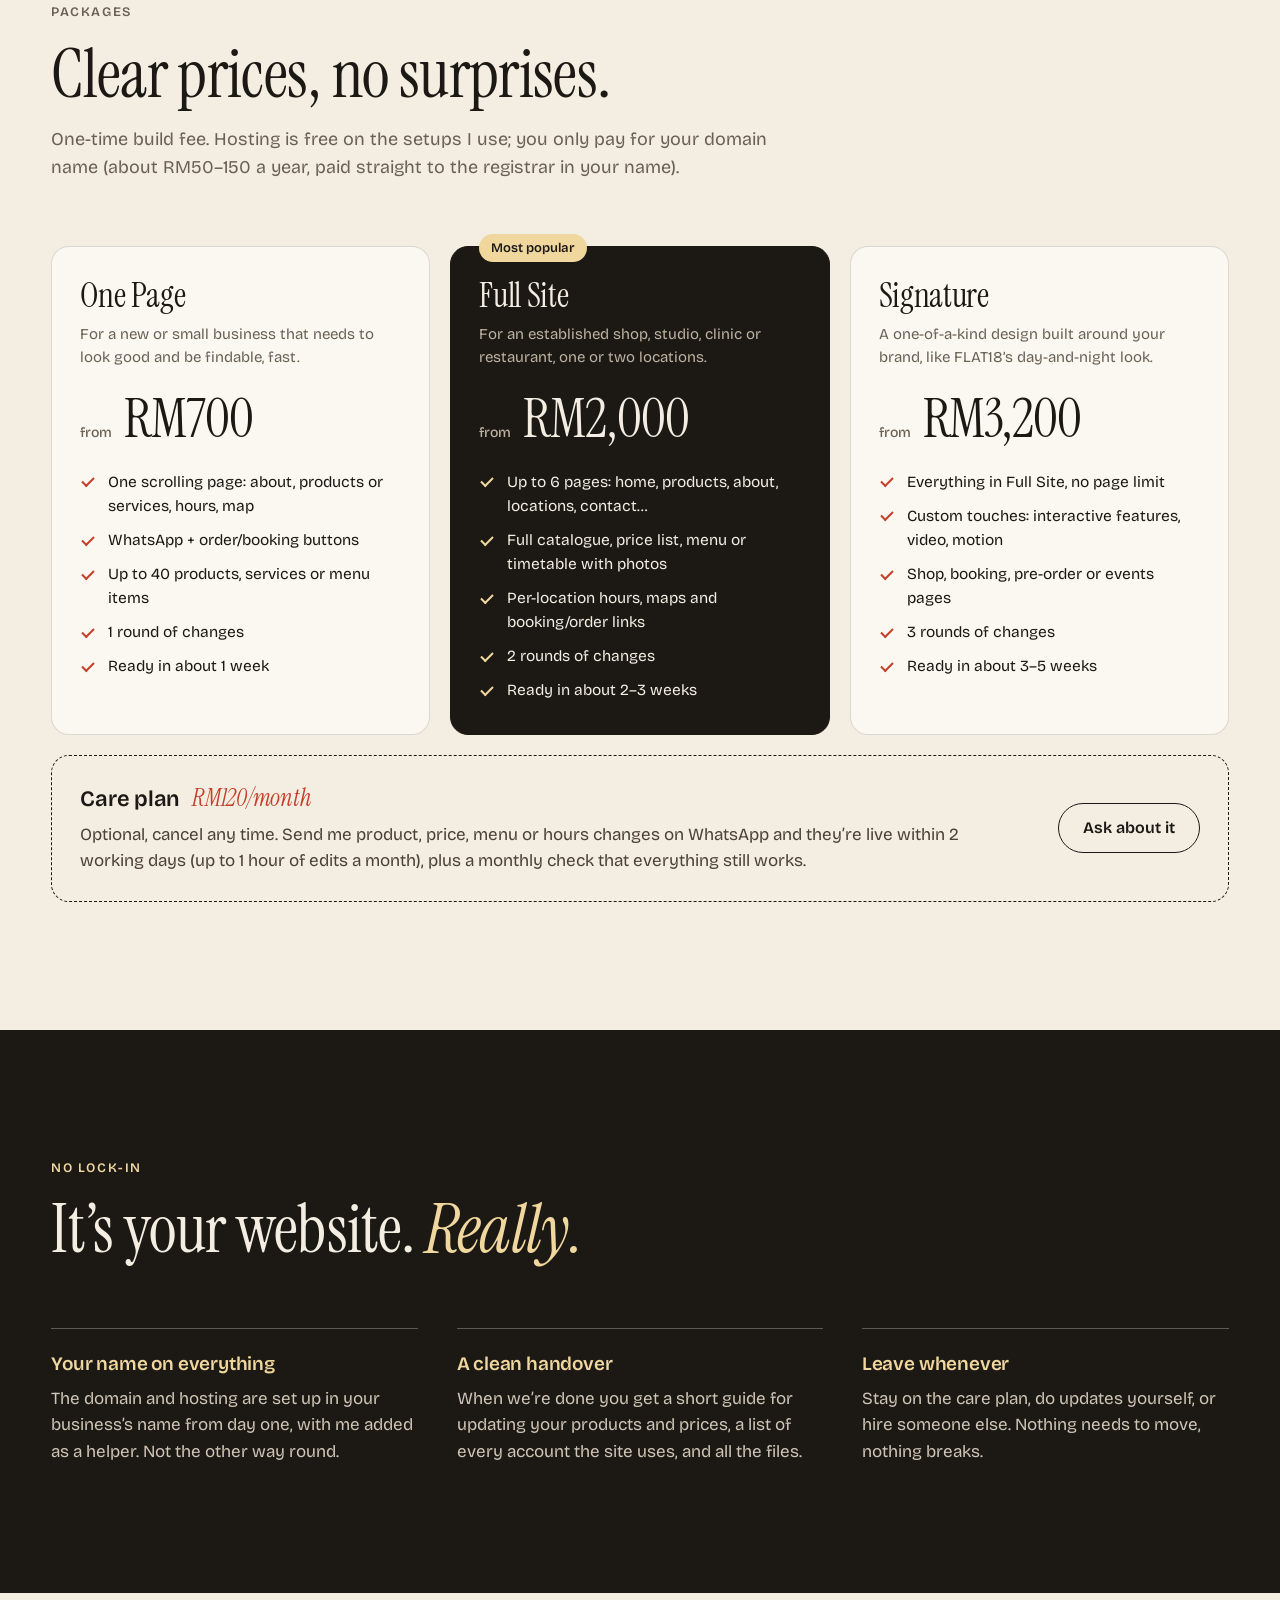
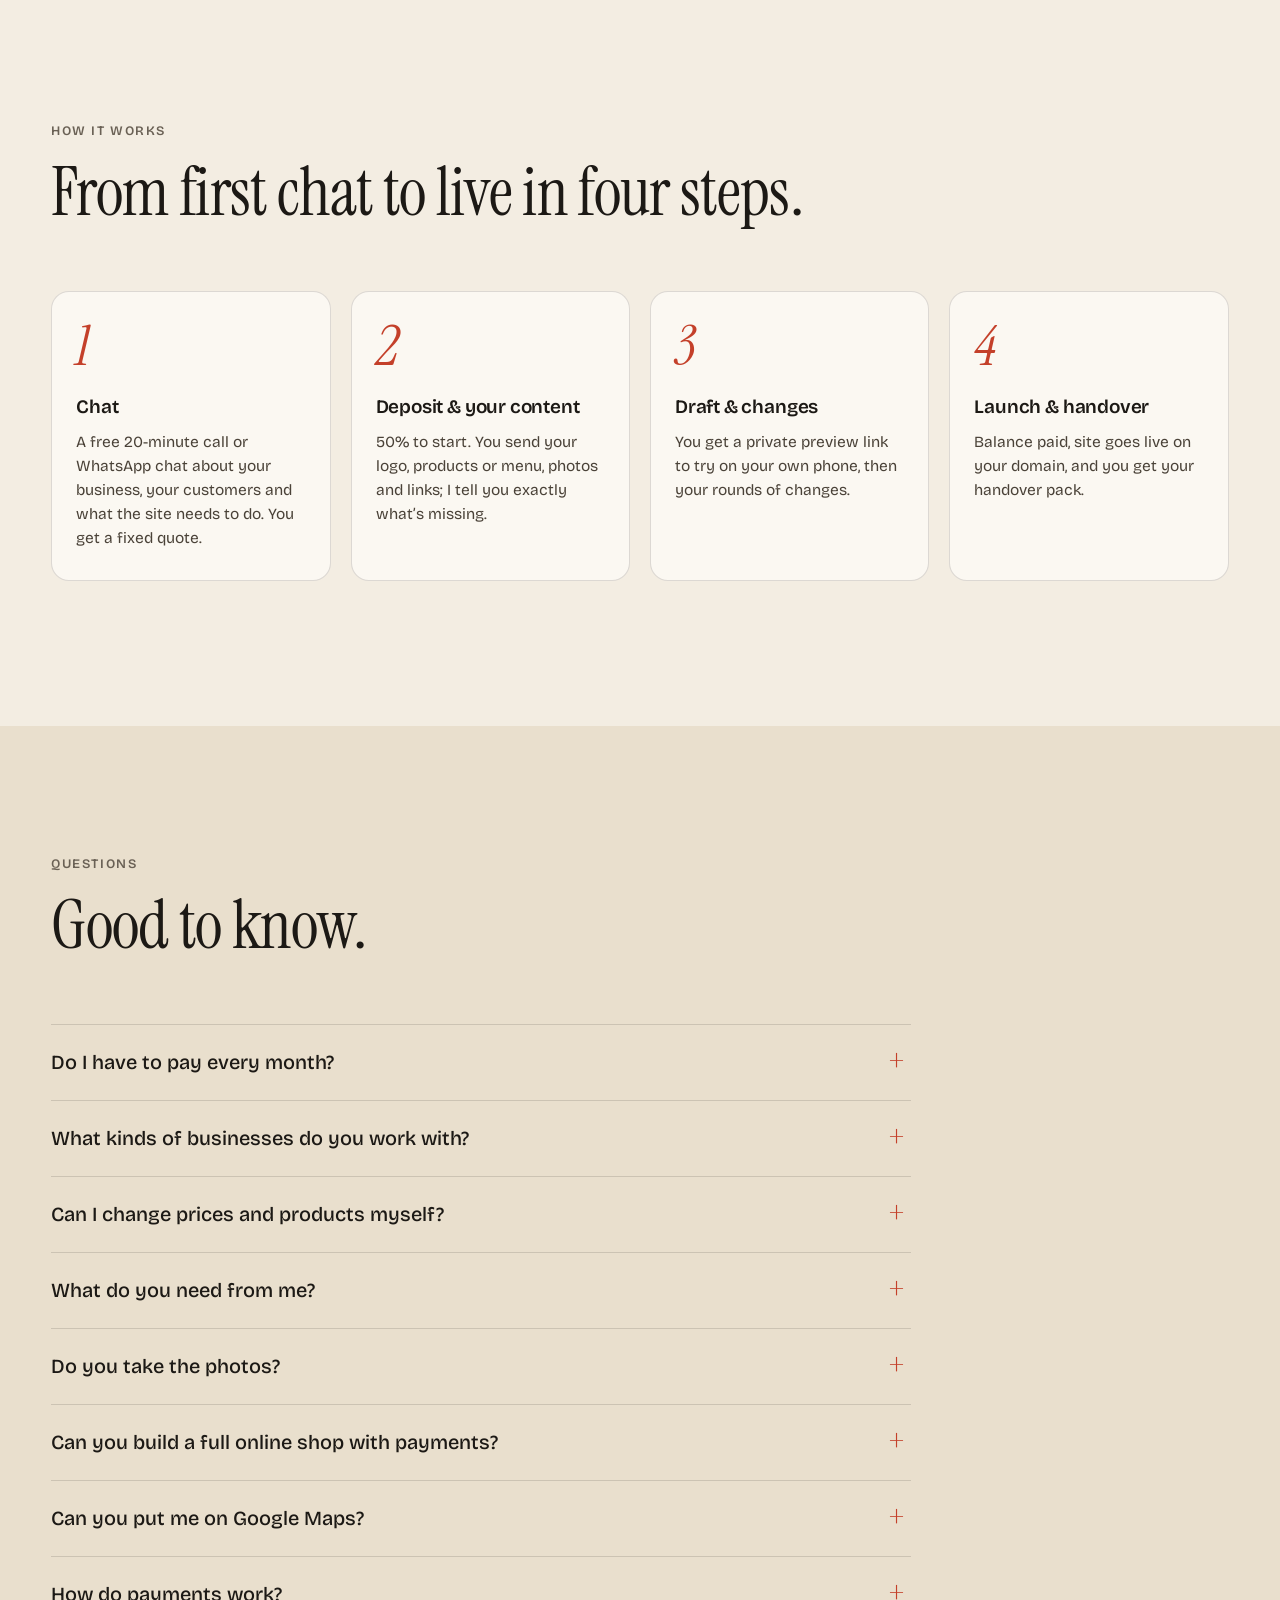
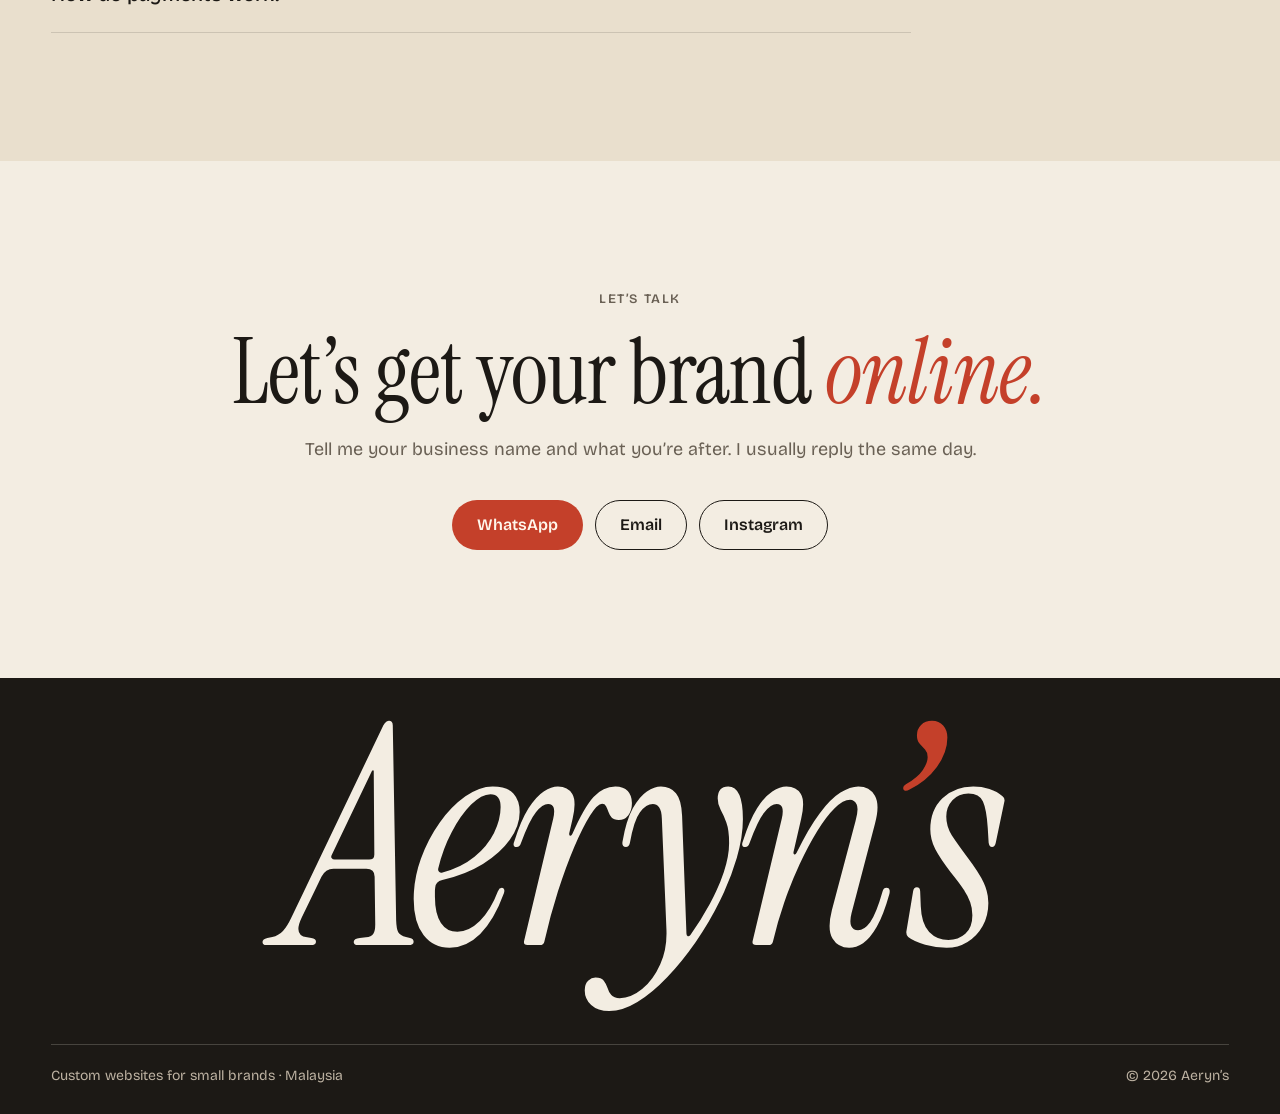
==== commit 61629719: "Broaden to all small brands, add 4 concept sites Co-Authored-By: Claude Opus 5.5 <noreply@anthropic." ====
--- a/index.html
+++ b/index.html
@@ -4,8 +4,8 @@
 <meta charset="utf-8">
 <meta name="viewport" content="width=device-width, initial-scale=1">
 <meta name="robots" content="noindex">
-<title>Aeryn's · Websites for cafés & restaurants</title>
-<meta name="description" content="Hand-built websites for cafés, bakeries and restaurants in the Klang Valley. Easy menus, one-tap WhatsApp and delivery buttons, and you own everything.">
+<title>Aeryn's · Custom websites for small brands</title>
+<meta name="description" content="Hand-built websites for small brands in Malaysia: shops, studios, clinics, makers, cafés and restaurants. Phone-first, easy to update, and you own everything.">
 <link rel="preconnect" href="https://fonts.googleapis.com">
 <link rel="preconnect" href="https://fonts.gstatic.com" crossorigin>
 <link href="https://fonts.googleapis.com/css2?family=Bricolage+Grotesque:opsz,wght@12..96,300..700&family=Instrument+Serif:ital@0;1&display=swap" rel="stylesheet">
@@ -29,9 +29,9 @@
   <!-- Hero -->
   <section class="hero">
     <div class="hero-copy">
-      <p class="eyebrow">Websites for cafés, bakeries &amp; restaurants · Klang Valley</p>
-      <h1>A website as good as your <em>food.</em></h1>
-      <p class="lede">Menus you can actually keep up to date, one-tap WhatsApp, GrabFood and Beep buttons, and a look that’s yours, not a template’s. Hand-built, phone-first, and you own every bit of it.</p>
+      <p class="eyebrow">Custom websites for small brands · Malaysia</p>
+      <h1>A website as good as <em>what you make.</em></h1>
+      <p class="lede">Shops, studios, clinics, makers, cafés: a site that looks like your brand, not a template, with one-tap WhatsApp, bookings or ordering built in. Hand-built, phone-first, easy to update, and you own every bit of it.</p>
       <div class="hero-cta">
         <a class="btn btn-accent" data-wa href="#contact">Get a free quote on WhatsApp</a>
         <a class="btn btn-line" href="#work">See my work</a>
@@ -40,11 +40,11 @@
     </div>
     <div class="hero-art" aria-hidden="true">
       <div class="frame frame-desk">
-        <div class="frame-bar"><i></i><i></i><i></i><span>The Bread Bar</span></div>
-        <img src="assets/work/tbb-desktop.jpg" alt="" width="1200" height="750">
+        <div class="frame-bar"><i></i><i></i><i></i><span>Embun Botanics · concept</span></div>
+        <img src="assets/work/embun-desktop.jpg" alt="" width="1200" height="750">
       </div>
       <div class="frame frame-phone">
-        <img src="assets/work/flat18-mobile.jpg" alt="" width="390" height="844">
+        <img src="assets/work/gerak-mobile.jpg" alt="" width="500" height="1025">
       </div>
       <p class="sticker">Hand-built<br>in KL</p>
     </div>
@@ -52,8 +52,8 @@
 
   <div class="ticker" aria-hidden="true">
     <div class="ticker-track">
-      <span>Menus</span><span>Opening hours</span><span>WhatsApp bookings</span><span>GrabFood</span><span>Beep</span><span>Google Maps</span><span>Events &amp; catering</span><span>Whole-cake pre-orders</span><span>Day &amp; night looks</span>
-      <span>Menus</span><span>Opening hours</span><span>WhatsApp bookings</span><span>GrabFood</span><span>Beep</span><span>Google Maps</span><span>Events &amp; catering</span><span>Whole-cake pre-orders</span><span>Day &amp; night looks</span>
+      <span>Product catalogues</span><span>Bookings</span><span>Menus</span><span>Price lists</span><span>Class timetables</span><span>WhatsApp enquiries</span><span>Opening hours</span><span>Google Maps</span><span>Online ordering</span>
+      <span>Product catalogues</span><span>Bookings</span><span>Menus</span><span>Price lists</span><span>Class timetables</span><span>WhatsApp enquiries</span><span>Opening hours</span><span>Google Maps</span><span>Online ordering</span>
     </div>
   </div>
 
@@ -61,8 +61,10 @@
   <section class="section" id="work">
     <div class="section-head reveal">
       <p class="eyebrow">Selected work</p>
-      <h2>Two kitchens, two <em>very</em> different sites.</h2>
-    </div>
+      <h2>Different brands, <em>very</em> different sites.</h2>
+      <p class="sub">Two real restaurant projects, then concept sites for fictional brands that show the range: retail, fitness, craft and healthcare.</p>
+    </div>
+    <h3 class="work-label reveal">Client projects</h3>
 
     <article class="case reveal">
       <div class="case-media">
@@ -109,20 +111,55 @@
         <a class="link-arrow" href="https://aerynnnnn.github.io/TBB-FLAT18-Websites/flat18/" target="_blank" rel="noopener">Visit the site <span>→</span></a>
       </div>
     </article>
+
+    <div class="concepts-head reveal">
+      <h3 class="work-label">Concept projects</h3>
+      <p>Fictional brands I designed to show what I can build beyond food. Click through: they all work.</p>
+    </div>
+    <div class="concepts">
+      <a class="concept reveal" href="work/embun/">
+        <figure class="frame frame-desk"><div class="frame-bar"><i></i><i></i><i></i><span>Embun Botanics</span></div><img src="assets/work/embun-desktop.jpg" alt="Embun Botanics concept: a sage-green skincare shop with drawn product bottles" width="1200" height="750" loading="lazy"></figure>
+        <p class="case-tag">Skincare online shop</p>
+        <h3>Embun Botanics</h3>
+        <p>Soft, calm product shop: bestsellers with Add to bag, ingredient story, routine guide, newsletter sign-up.</p>
+        <span class="link-arrow">View concept <span>→</span></span>
+      </a>
+      <a class="concept reveal" href="work/gerak/">
+        <figure class="frame frame-desk"><div class="frame-bar"><i></i><i></i><i></i><span>Gerak Studio</span></div><img src="assets/work/gerak-desktop.jpg" alt="Gerak Studio concept: a bold black and lime fitness studio site" width="1200" height="750" loading="lazy"></figure>
+        <p class="case-tag">Fitness &amp; pilates studio</p>
+        <h3>Gerak Studio</h3>
+        <p>Loud and energetic: a live class timetable by day with spots left, membership passes and free-trial booking.</p>
+        <span class="link-arrow">View concept <span>→</span></span>
+      </a>
+      <a class="concept reveal" href="work/kayu/">
+        <figure class="frame frame-desk"><div class="frame-bar"><i></i><i></i><i></i><span>Kayu Lane</span></div><img src="assets/work/kayu-desktop.jpg" alt="Kayu Lane concept: an earthy, editorial handmade furniture catalogue" width="1200" height="750" loading="lazy"></figure>
+        <p class="case-tag">Handmade furniture</p>
+        <h3>Kayu Lane</h3>
+        <p>Editorial and warm: a filterable product catalogue, how-it's-made story, timber choices and workshop visits.</p>
+        <span class="link-arrow">View concept <span>→</span></span>
+      </a>
+      <a class="concept reveal" href="work/sinar/">
+        <figure class="frame frame-desk"><div class="frame-bar"><i></i><i></i><i></i><span>Sinar Dental</span></div><img src="assets/work/sinar-desktop.jpg" alt="Sinar Dental concept: a clean teal and white dental clinic site" width="1200" height="750" loading="lazy"></figure>
+        <p class="case-tag">Dental clinic</p>
+        <h3>Sinar Dental</h3>
+        <p>Clean and reassuring: treatments, upfront prices, live open/closed status, opening hours and a booking form.</p>
+        <span class="link-arrow">View concept <span>→</span></span>
+      </a>
+    </div>
   </section>
 
   <!-- What you get -->
   <section class="section section-tint" id="included">
     <div class="section-head reveal">
       <p class="eyebrow">In every site</p>
-      <h2>Built for how people actually find you: on their phone, hungry.</h2>
+      <h2>Built for how people actually find you: on their phone, ready to buy.</h2>
     </div>
     <div class="grid-3">
-      <div class="feature reveal"><span class="num">01</span><h3>Phone-first</h3><p>Designed for a thumb first and a laptop second. That’s where most of your guests are.</p></div>
-      <div class="feature reveal"><span class="num">02</span><h3>A menu you can update</h3><p>Prices and dishes live in one simple file, so changing them doesn’t need a developer. Or I do it for you.</p></div>
-      <div class="feature reveal"><span class="num">03</span><h3>One tap to order</h3><p>WhatsApp, GrabFood, Beep, FoodPanda: buttons that go straight to the right place for the right outlet.</p></div>
+      <div class="feature reveal"><span class="num">01</span><h3>Phone-first</h3><p>Designed for a thumb first and a laptop second. That’s where most of your customers are.</p></div>
+      <div class="feature reveal"><span class="num">02</span><h3>Easy to update</h3><p>Products, prices, menus and schedules live in one simple file, so changes don’t need a developer. Or I do it for you.</p></div>
+      <div class="feature reveal"><span class="num">03</span><h3>One tap to act</h3><p>WhatsApp, booking, Shopee or GrabFood: buttons that take people straight to buying, booking or asking.</p></div>
       <div class="feature reveal"><span class="num">04</span><h3>Fast and light</h3><p>No heavy page builders. Pages open quickly on mobile data, and that helps you on Google too.</p></div>
-      <div class="feature reveal"><span class="num">05</span><h3>Easy to find</h3><p>Map, opening hours and address on every outlet page, plus the basics Google needs to show you properly.</p></div>
+      <div class="feature reveal"><span class="num">05</span><h3>Easy to find</h3><p>Map, opening hours and address where they matter, plus the basics Google needs to show you properly.</p></div>
       <div class="feature reveal"><span class="num">06</span><h3>Yours to keep</h3><p>Your domain, your accounts, your files. No lock-in, no surprise renewal from me. More on that below.</p></div>
     </div>
   </section>
@@ -136,13 +173,13 @@
     </div>
     <div class="plans">
       <div class="plan reveal">
-        <h3>Menu Page</h3>
-        <p class="plan-for">For a stall, kiosk or new café that needs to be findable, fast.</p>
+        <h3>One Page</h3>
+        <p class="plan-for">For a new or small business that needs to look good and be findable, fast.</p>
         <p class="price"><small>from</small> RM<span data-price="starter">700</span></p>
         <ul class="ticks">
-          <li>One scrolling page: about, menu, hours, map</li>
-          <li>WhatsApp + delivery buttons</li>
-          <li>Up to 40 menu items</li>
+          <li>One scrolling page: about, products or services, hours, map</li>
+          <li>WhatsApp + order/booking buttons</li>
+          <li>Up to 40 products, services or menu items</li>
           <li>1 round of changes</li>
           <li>Ready in about 1 week</li>
         </ul>
@@ -150,12 +187,12 @@
       <div class="plan plan-pick reveal">
         <p class="plan-flag">Most popular</p>
         <h3>Full Site</h3>
-        <p class="plan-for">For an established café or restaurant, one or two outlets.</p>
+        <p class="plan-for">For an established shop, studio, clinic or restaurant, one or two locations.</p>
         <p class="price"><small>from</small> RM<span data-price="standard">2,000</span></p>
         <ul class="ticks">
-          <li>Up to 6 pages: home, menu, about, outlets, events…</li>
-          <li>Full menu with dish photos and categories</li>
-          <li>Per-outlet hours, maps and order links</li>
+          <li>Up to 6 pages: home, products, about, locations, contact…</li>
+          <li>Full catalogue, price list, menu or timetable with photos</li>
+          <li>Per-location hours, maps and booking/order links</li>
           <li>2 rounds of changes</li>
           <li>Ready in about 2–3 weeks</li>
         </ul>
@@ -166,8 +203,8 @@
         <p class="price"><small>from</small> RM<span data-price="signature">3,200</span></p>
         <ul class="ticks">
           <li>Everything in Full Site, no page limit</li>
-          <li>Custom touches: day/night looks, video, motion</li>
-          <li>Shop / pre-order / events pages</li>
+          <li>Custom touches: interactive features, video, motion</li>
+          <li>Shop, booking, pre-order or events pages</li>
           <li>3 rounds of changes</li>
           <li>Ready in about 3–5 weeks</li>
         </ul>
@@ -176,7 +213,7 @@
     <div class="care reveal">
       <div>
         <h3>Care plan <span class="care-price">RM<span data-price="care">120</span>/month</span></h3>
-        <p>Optional, cancel any time. Send me menu, price or hours changes on WhatsApp and they’re live within 2 working days (up to 1 hour of edits a month), plus a monthly check that everything still works.</p>
+        <p>Optional, cancel any time. Send me product, price, menu or hours changes on WhatsApp and they’re live within 2 working days (up to 1 hour of edits a month), plus a monthly check that everything still works.</p>
       </div>
       <a class="btn btn-line" data-wa href="#contact">Ask about it</a>
     </div>
@@ -189,7 +226,7 @@
       <h2>It’s your website. <em>Really.</em></h2>
       <div class="grid-3">
         <div><h3>Your name on everything</h3><p>The domain and hosting are set up in your business’s name from day one, with me added as a helper. Not the other way round.</p></div>
-        <div><h3>A clean handover</h3><p>When we’re done you get a short guide for updating your menu, a list of every account the site uses, and all the files.</p></div>
+        <div><h3>A clean handover</h3><p>When we’re done you get a short guide for updating your products and prices, a list of every account the site uses, and all the files.</p></div>
         <div><h3>Leave whenever</h3><p>Stay on the care plan, do updates yourself, or hire someone else. Nothing needs to move, nothing breaks.</p></div>
       </div>
     </div>
@@ -202,8 +239,8 @@
       <h2>From first chat to live in four steps.</h2>
     </div>
     <ol class="steps">
-      <li class="reveal"><span class="num">1</span><div><h3>Chat</h3><p>A free 20-minute call or WhatsApp chat about your place, your guests and what the site needs to do. You get a fixed quote.</p></div></li>
-      <li class="reveal"><span class="num">2</span><div><h3>Deposit &amp; your content</h3><p>50% to start. You send your logo, menu, photos and links; I tell you exactly what’s missing.</p></div></li>
+      <li class="reveal"><span class="num">1</span><div><h3>Chat</h3><p>A free 20-minute call or WhatsApp chat about your business, your customers and what the site needs to do. You get a fixed quote.</p></div></li>
+      <li class="reveal"><span class="num">2</span><div><h3>Deposit &amp; your content</h3><p>50% to start. You send your logo, products or menu, photos and links; I tell you exactly what’s missing.</p></div></li>
       <li class="reveal"><span class="num">3</span><div><h3>Draft &amp; changes</h3><p>You get a private preview link to try on your own phone, then your rounds of changes.</p></div></li>
       <li class="reveal"><span class="num">4</span><div><h3>Launch &amp; handover</h3><p>Balance paid, site goes live on your domain, and you get your handover pack.</p></div></li>
     </ol>
@@ -217,9 +254,11 @@
     </div>
     <div class="faq reveal">
       <details><summary>Do I have to pay every month?</summary><p>No. The build is a one-time fee and hosting is free on the setups I use. Your only running cost is the domain name, about RM50–150 a year. The care plan is optional.</p></details>
-      <details><summary>Can I change the menu myself?</summary><p>Yes. All the menu items and prices sit in one file, and the handover guide shows you how to edit it. If you’d rather not, the care plan covers it.</p></details>
-      <details><summary>What do you need from me?</summary><p>Your logo, your current menu (a PDF or photos are fine), good food photos, opening hours, outlet addresses and your WhatsApp and delivery links. I’ll send a checklist.</p></details>
-      <details><summary>Do you take the food photos?</summary><p>I work with the photos you have. If they need help, I can suggest a food photographer, priced separately.</p></details>
+      <details><summary>What kinds of businesses do you work with?</summary><p>Small brands of all kinds: shops and online stores, studios and gyms, clinics and salons, makers and crafts, cafés and restaurants. If your customers find you on their phone, I can help.</p></details>
+      <details><summary>Can I change prices and products myself?</summary><p>Yes. Products, prices, menus and schedules sit in one file, and the handover guide shows you how to edit it. If you’d rather not, the care plan covers it.</p></details>
+      <details><summary>What do you need from me?</summary><p>Your logo, your product or price list (a PDF or photos are fine), good photos, opening hours, addresses and your WhatsApp, booking or shop links. I’ll send a checklist.</p></details>
+      <details><summary>Do you take the photos?</summary><p>I work with the photos you have. If they need help, I can suggest a photographer, priced separately.</p></details>
+      <details><summary>Can you build a full online shop with payments?</summary><p>I build product catalogues that send orders to WhatsApp, Shopee or your existing store. Full checkout with card payments is quoted separately, since it needs a payment provider in your name.</p></details>
       <details><summary>Can you put me on Google Maps?</summary><p>I’ll link the site to your Google Business Profile and help you check it’s filled in. The profile itself has to be claimed by the owner.</p></details>
       <details><summary>How do payments work?</summary><p>50% deposit to start, 50% before launch. Bank transfer or DuitNow. Everything is written down in a short agreement before we begin.</p></details>
     </div>
@@ -229,8 +268,8 @@
   <section class="section contact" id="contact">
     <div class="reveal">
       <p class="eyebrow">Let’s talk</p>
-      <h2>Let’s get your menu <em>online.</em></h2>
-      <p class="sub">Tell me your café or restaurant’s name and what you’re after. I usually reply the same day.</p>
+      <h2>Let’s get your brand <em>online.</em></h2>
+      <p class="sub">Tell me your business name and what you’re after. I usually reply the same day.</p>
       <div class="contact-links">
         <a class="btn btn-accent" data-wa href="#contact">WhatsApp</a>
         <a class="btn btn-line" data-email href="#contact">Email</a>
@@ -243,7 +282,7 @@
 <footer class="foot">
   <p class="foot-mark" aria-hidden="true">Aeryn<span>’</span>s</p>
   <div class="foot-row">
-    <p>Websites for cafés, bakeries &amp; restaurants · Klang Valley, Malaysia</p>
+    <p>Custom websites for small brands · Malaysia</p>
     <p>© <span data-year>2026</span> Aeryn’s</p>
   </div>
 </footer>
--- a/styles.css
+++ b/styles.css
@@ -128,6 +128,18 @@
 .link-arrow span { display: inline-block; transition: transform .2s ease; }
 .link-arrow:hover span { transform: translateX(4px); }
 
+.work-label { font: 600 13px/1 var(--sans); letter-spacing: .12em; text-transform: uppercase; color: var(--muted); margin-bottom: 32px; padding-bottom: 14px; border-bottom: 1px solid var(--line); }
+.concepts-head { margin-top: clamp(96px, 11vw, 150px); }
+.concepts-head .work-label { margin-bottom: 14px; }
+.concepts-head p { color: var(--muted); margin-bottom: 36px; max-width: 40em; }
+.concepts { display: grid; grid-template-columns: 1fr 1fr; gap: clamp(28px, 4vw, 56px) clamp(20px, 3vw, 40px); }
+.concept { display: block; text-decoration: none; color: inherit; }
+.concept .frame { margin-bottom: 20px; transition: transform .35s ease, box-shadow .35s ease; }
+.concept:hover .frame { transform: translateY(-6px) rotate(-.6deg); box-shadow: 0 1px 0 rgba(0,0,0,.04), 0 34px 70px -26px rgba(40, 28, 15, .5); }
+.concept h3 { font: 400 clamp(30px, 3vw, 40px)/1 var(--serif); margin-bottom: 10px; }
+.concept > p:not(.case-tag) { color: #4a4238; margin-bottom: 16px; }
+.concept:hover .link-arrow span { transform: translateX(4px); }
+
 /* Day / night demo */
 .daynight .frame { position: relative; }
 .daynight .dn-night { position: absolute; left: 0; right: 0; bottom: 0; top: 30px; height: calc(100% - 30px); opacity: 0; transition: opacity .6s ease; }
@@ -228,7 +240,7 @@
   .hero { padding-top: 32px; }
   .hero-cta .btn { width: 100%; }
   .sticker { width: 86px; height: 86px; font-size: 17px; left: -6px; }
-  .grid-3, .plans, .steps { grid-template-columns: 1fr; }
+  .grid-3, .plans, .steps, .concepts { grid-template-columns: 1fr; }
   .care { flex-direction: column; align-items: flex-start; }
   .faq summary { font-size: 18px; }
   .ticker span { font-size: 21px; }
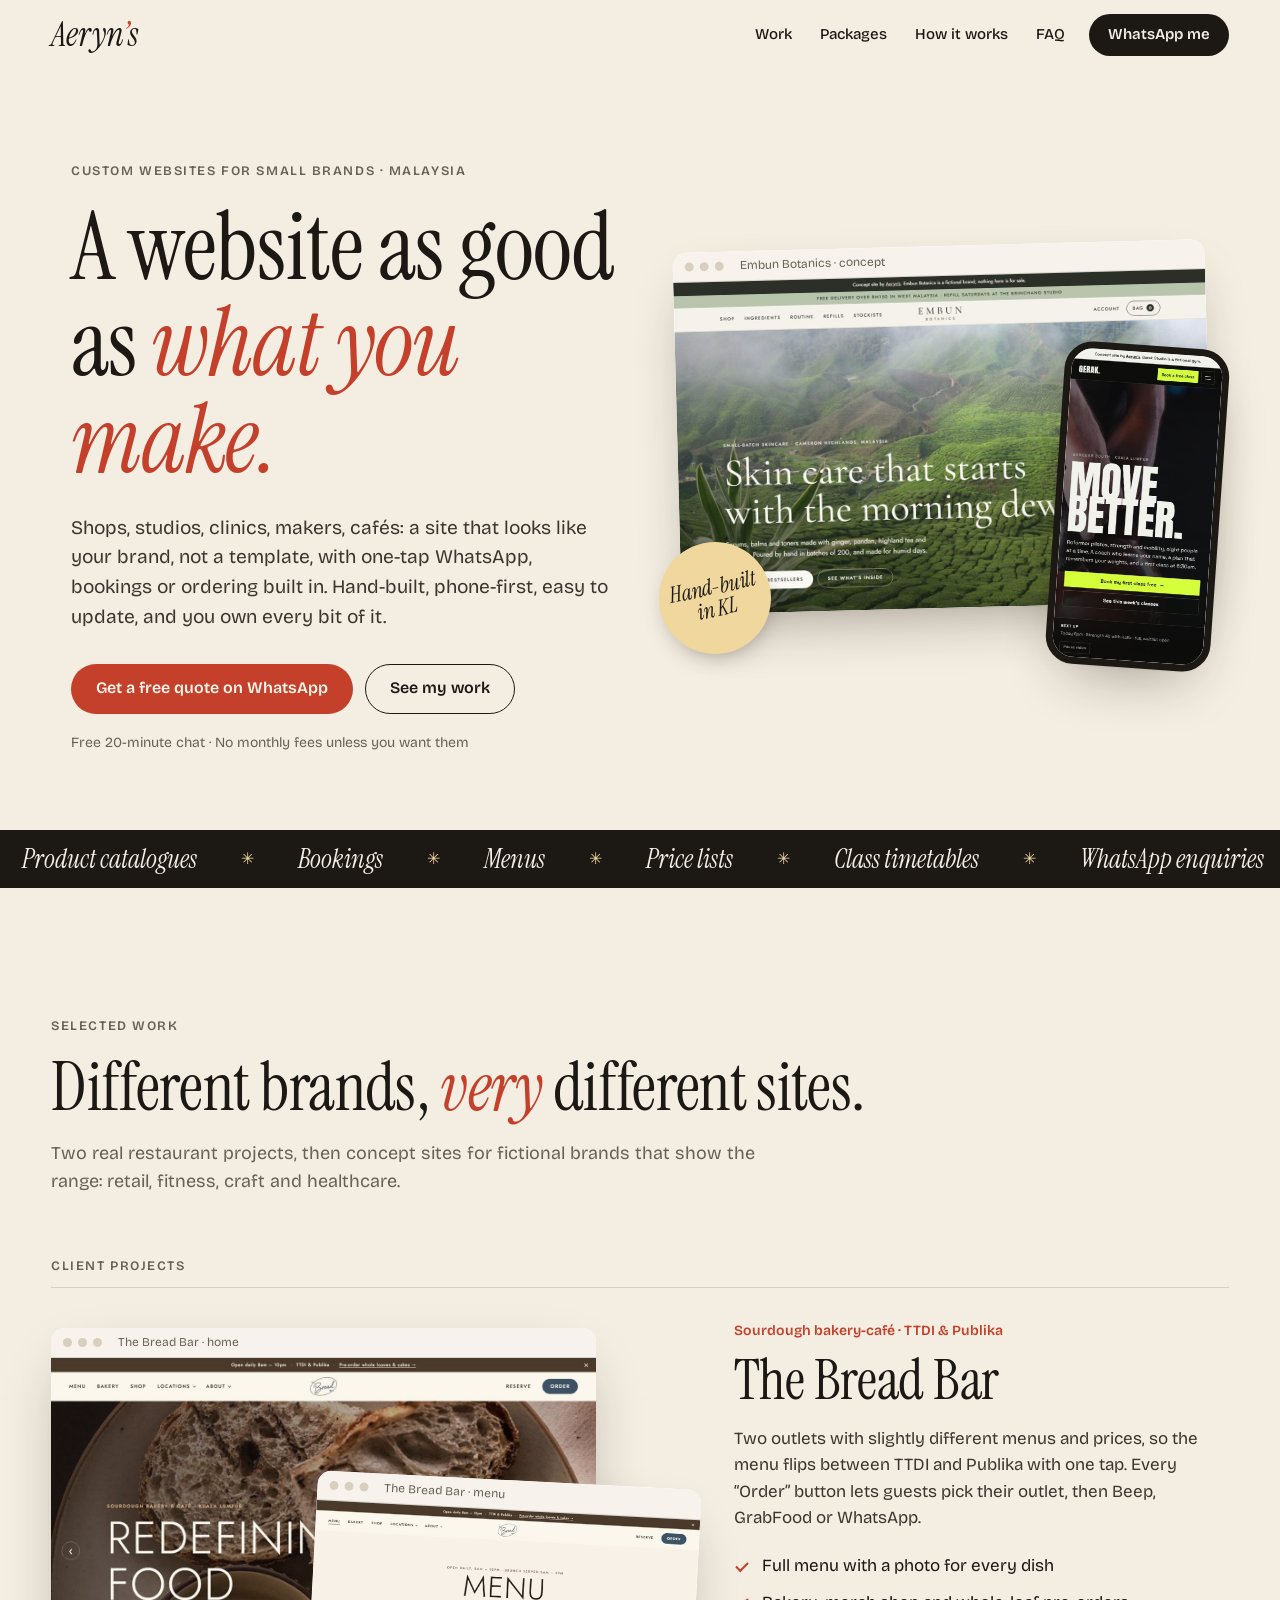
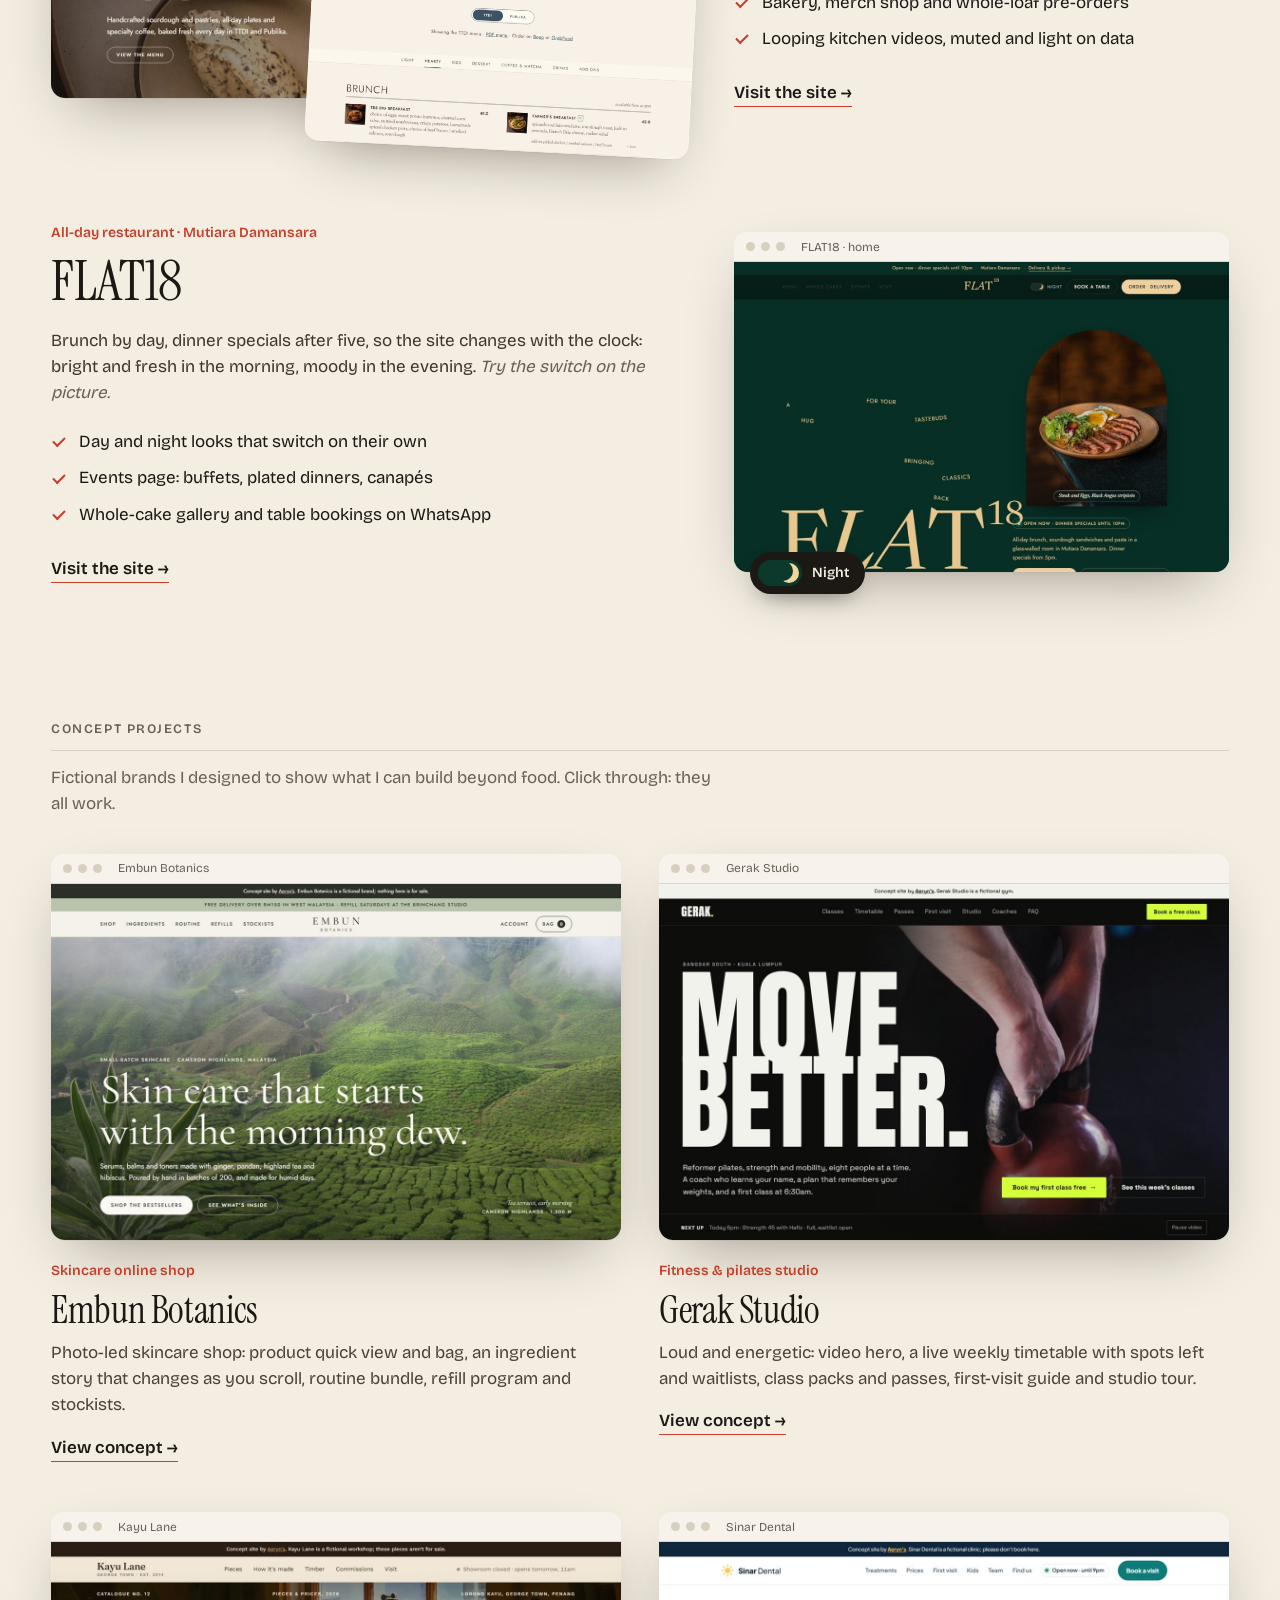
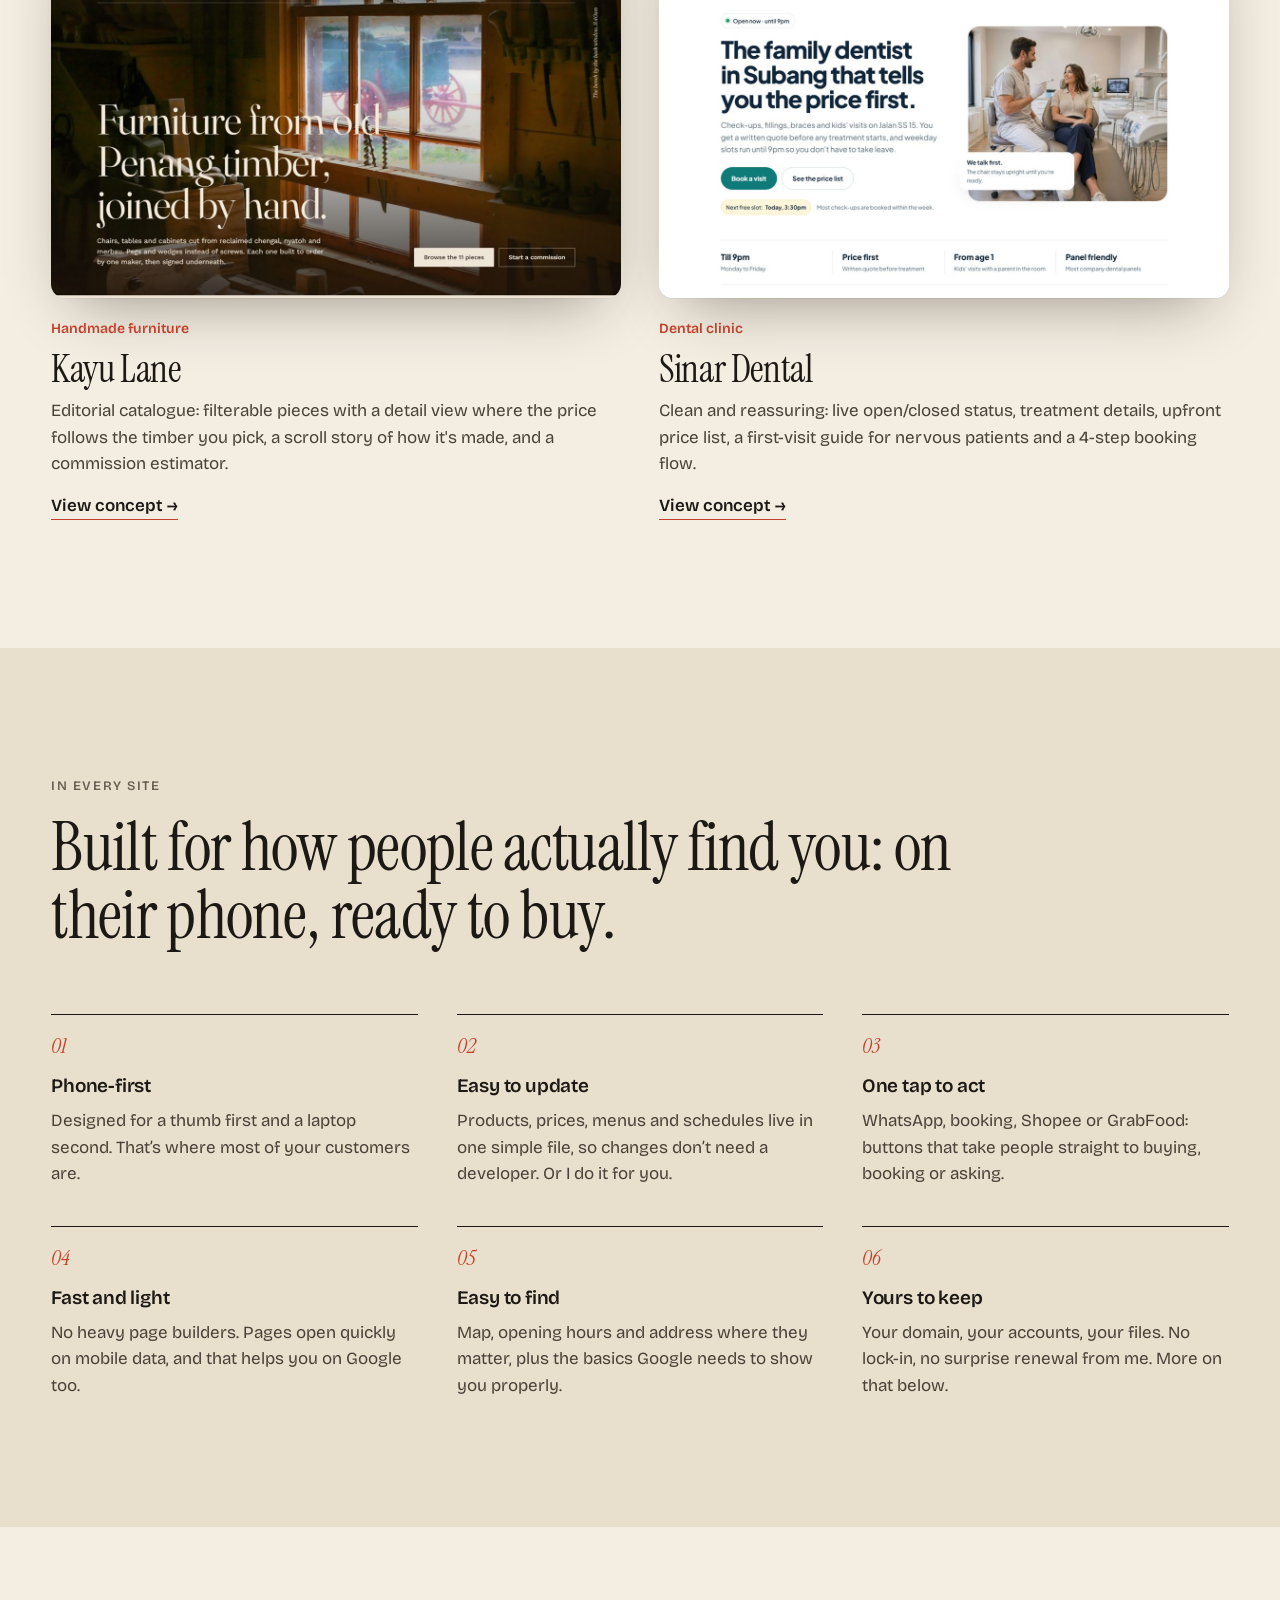
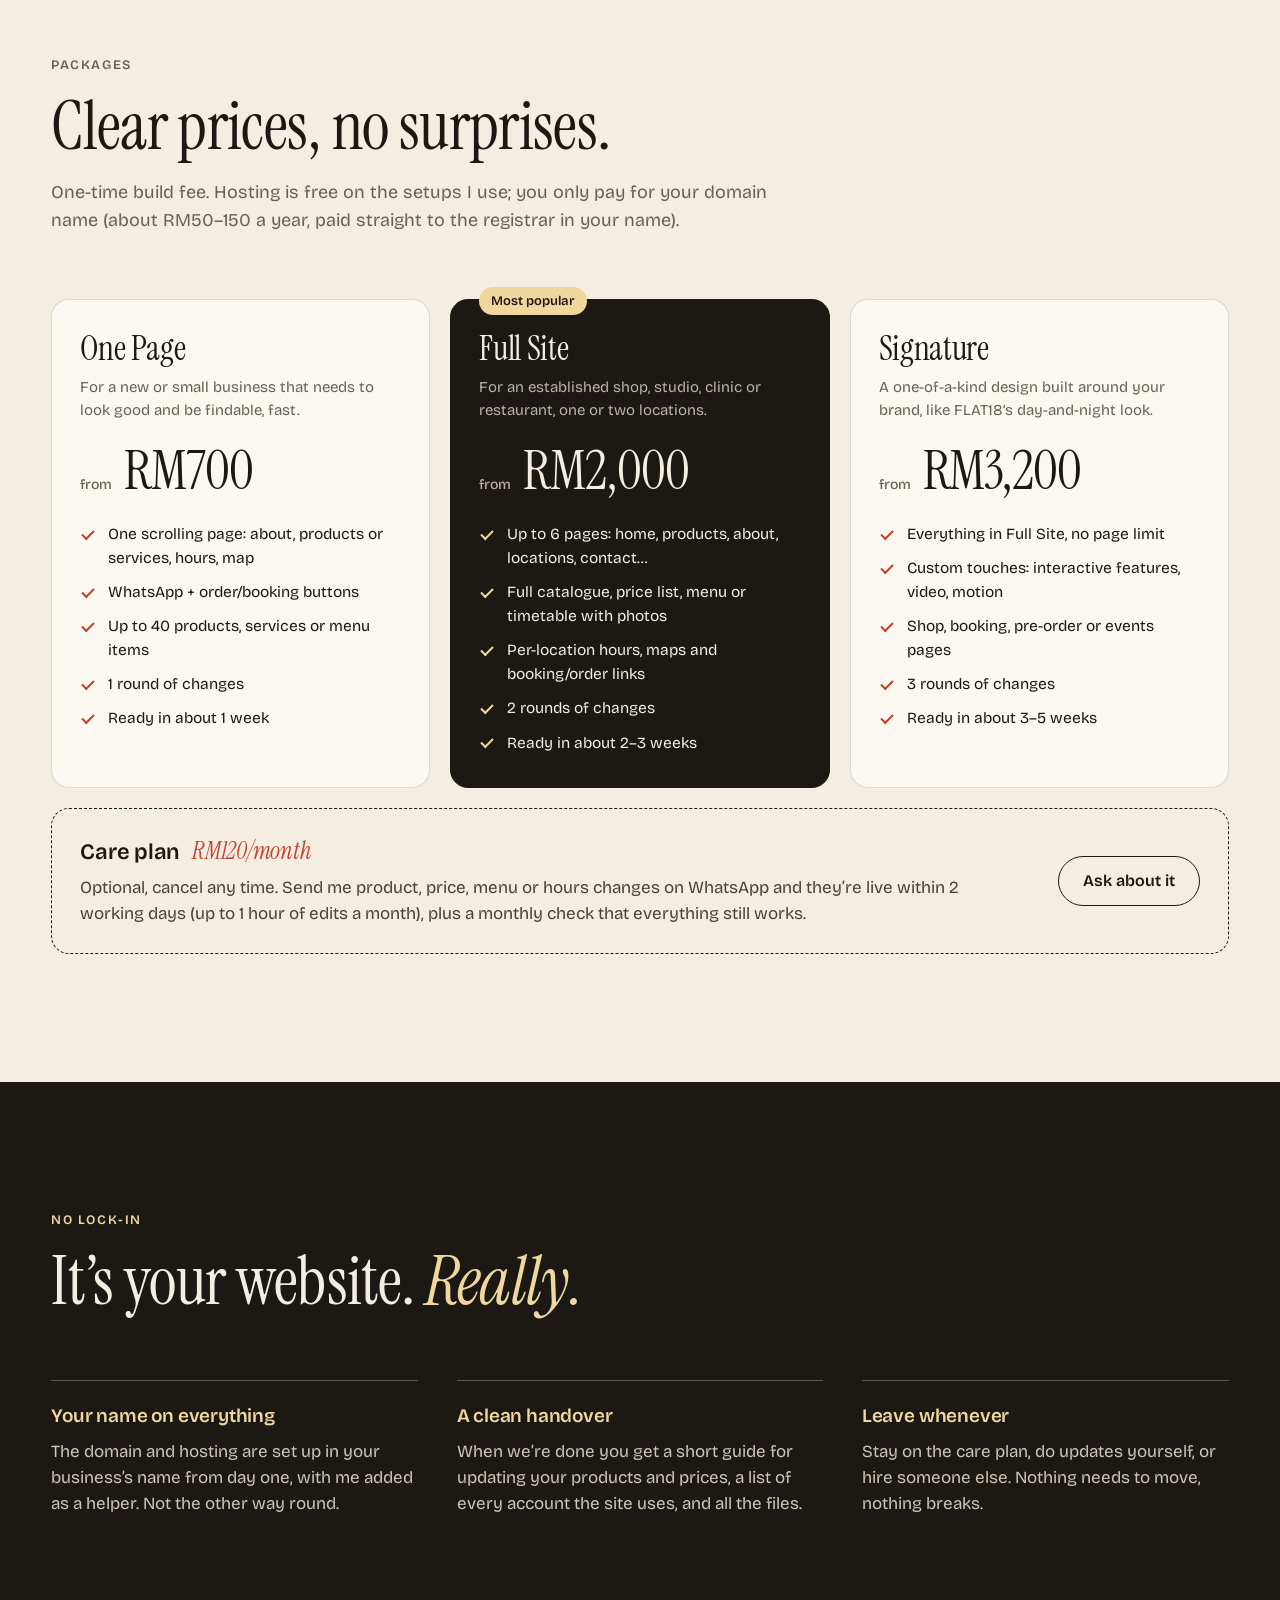
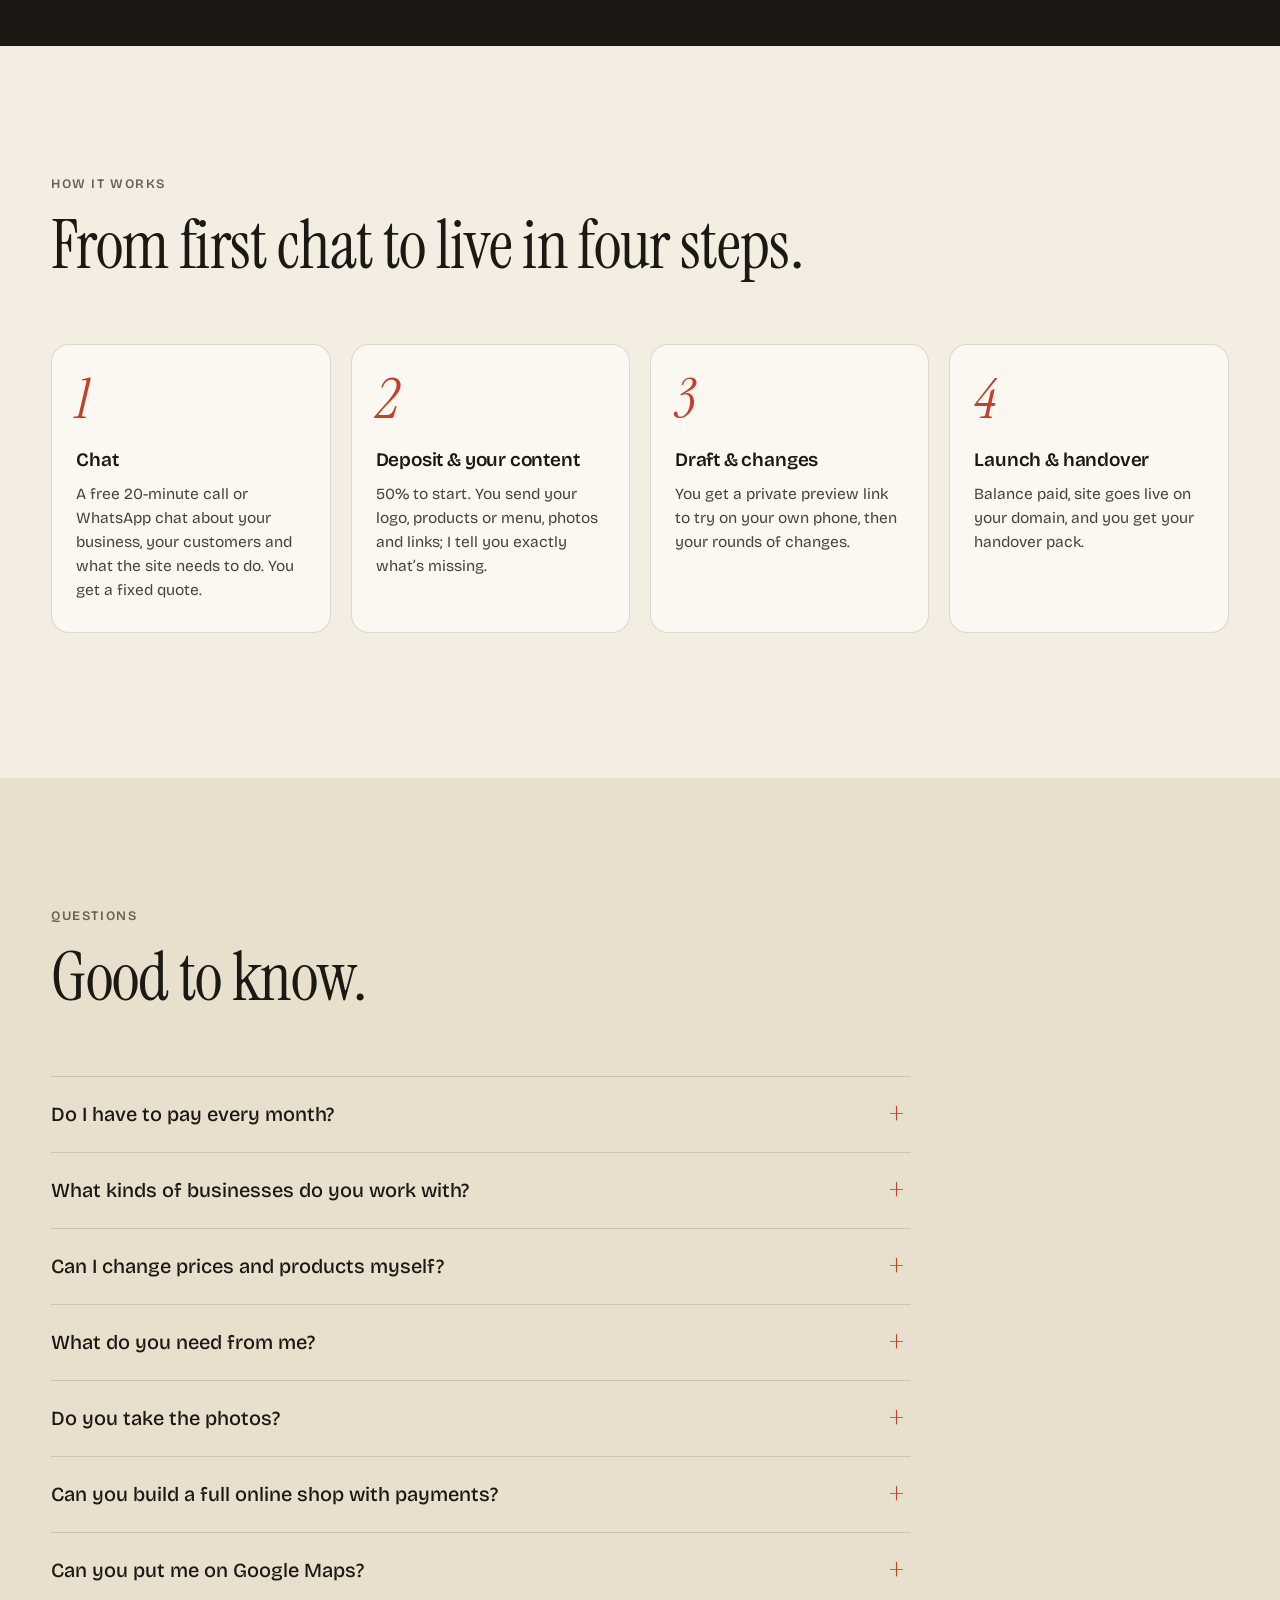
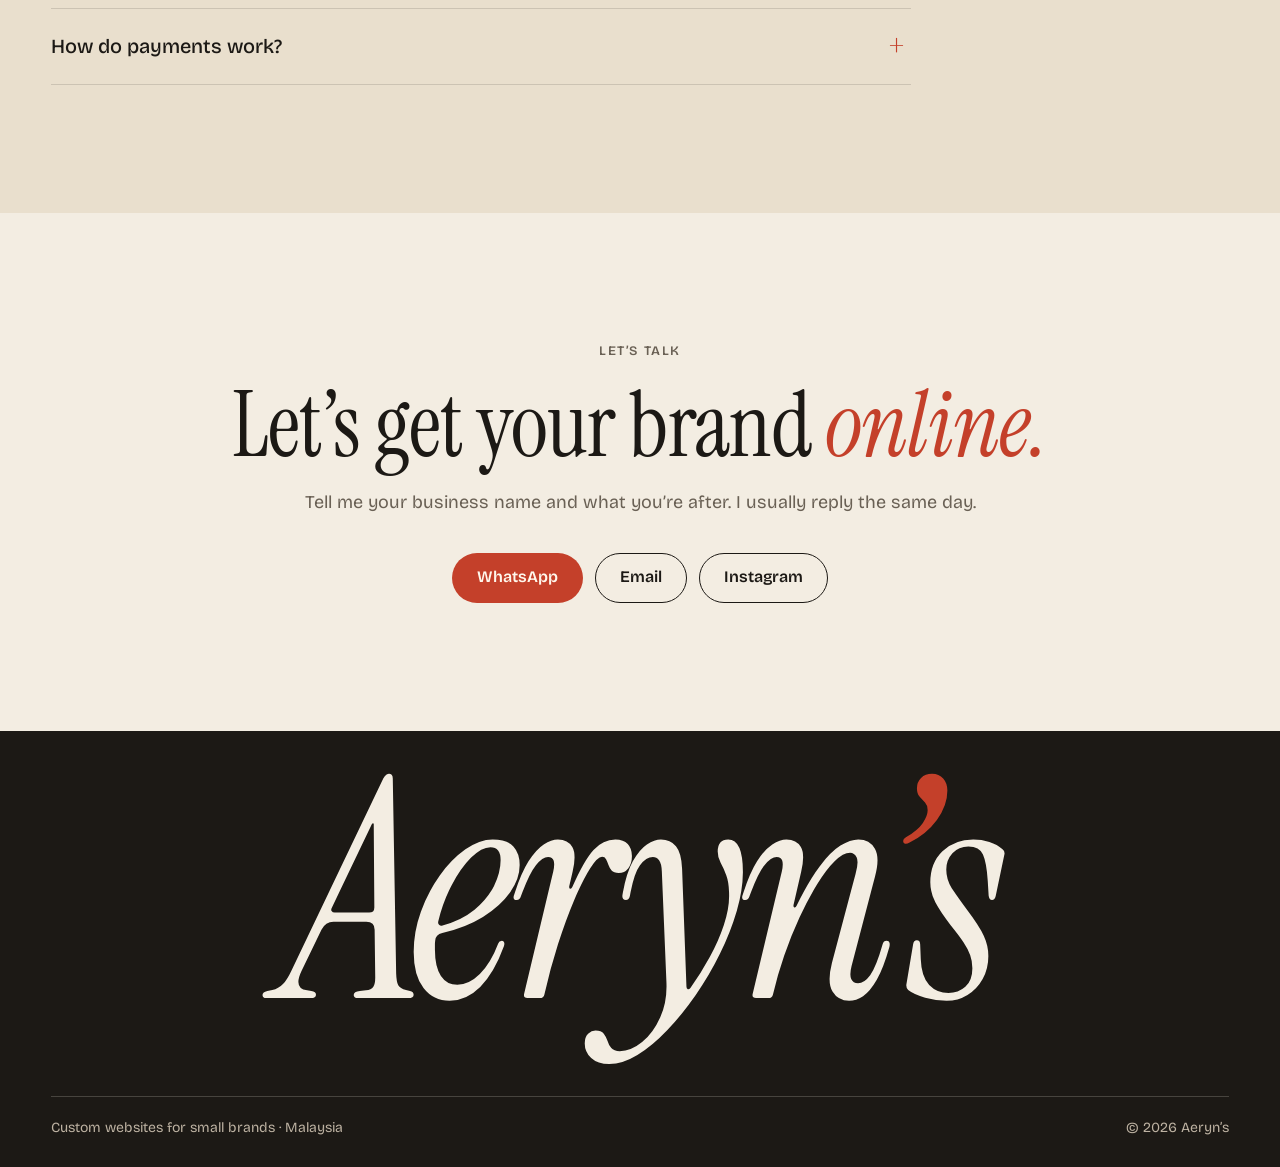
==== commit 00895f05: "Rebuild the 4 concept sites with photos Co-Authored-By: Claude Opus 5.5 <noreply@anthropic.com>" ====
--- a/index.html
+++ b/index.html
@@ -6,6 +6,18 @@
 <meta name="robots" content="noindex">
 <title>Aeryn's · Custom websites for small brands</title>
 <meta name="description" content="Hand-built websites for small brands in Malaysia: shops, studios, clinics, makers, cafés and restaurants. Phone-first, easy to update, and you own everything.">
+<!-- Link-preview card for WhatsApp / IG / email (image = assets/og-card.jpg, 1200×630) -->
+<meta property="og:type" content="website">
+<meta property="og:site_name" content="Aeryn's">
+<meta property="og:title" content="Aeryn's · Custom websites for small brands">
+<meta property="og:description" content="Hand-built websites for shops, studios, clinics, makers and cafés in Malaysia. Phone-first, easy to update, and you own everything.">
+<meta property="og:url" content="https://aerynnnnn.github.io/aeryns/">
+<meta property="og:image" content="https://aerynnnnn.github.io/aeryns/assets/og-card.jpg">
+<meta property="og:image:width" content="1200">
+<meta property="og:image:height" content="630">
+<meta property="og:image:alt" content="Aeryn's: custom websites for small brands, with a screenshot of The Bread Bar website">
+<meta name="twitter:card" content="summary_large_image">
+<meta name="twitter:image" content="https://aerynnnnn.github.io/aeryns/assets/og-card.jpg">
 <link rel="preconnect" href="https://fonts.googleapis.com">
 <link rel="preconnect" href="https://fonts.gstatic.com" crossorigin>
 <link href="https://fonts.googleapis.com/css2?family=Bricolage+Grotesque:opsz,wght@12..96,300..700&family=Instrument+Serif:ital@0;1&display=swap" rel="stylesheet">
@@ -121,28 +133,28 @@
         <figure class="frame frame-desk"><div class="frame-bar"><i></i><i></i><i></i><span>Embun Botanics</span></div><img src="assets/work/embun-desktop.jpg" alt="Embun Botanics concept: a sage-green skincare shop with drawn product bottles" width="1200" height="750" loading="lazy"></figure>
         <p class="case-tag">Skincare online shop</p>
         <h3>Embun Botanics</h3>
-        <p>Soft, calm product shop: bestsellers with Add to bag, ingredient story, routine guide, newsletter sign-up.</p>
+        <p>Photo-led skincare shop: product quick view and bag, an ingredient story that changes as you scroll, routine bundle, refill program and stockists.</p>
         <span class="link-arrow">View concept <span>→</span></span>
       </a>
       <a class="concept reveal" href="work/gerak/">
         <figure class="frame frame-desk"><div class="frame-bar"><i></i><i></i><i></i><span>Gerak Studio</span></div><img src="assets/work/gerak-desktop.jpg" alt="Gerak Studio concept: a bold black and lime fitness studio site" width="1200" height="750" loading="lazy"></figure>
         <p class="case-tag">Fitness &amp; pilates studio</p>
         <h3>Gerak Studio</h3>
-        <p>Loud and energetic: a live class timetable by day with spots left, membership passes and free-trial booking.</p>
+        <p>Loud and energetic: video hero, a live weekly timetable with spots left and waitlists, class packs and passes, first-visit guide and studio tour.</p>
         <span class="link-arrow">View concept <span>→</span></span>
       </a>
       <a class="concept reveal" href="work/kayu/">
         <figure class="frame frame-desk"><div class="frame-bar"><i></i><i></i><i></i><span>Kayu Lane</span></div><img src="assets/work/kayu-desktop.jpg" alt="Kayu Lane concept: an earthy, editorial handmade furniture catalogue" width="1200" height="750" loading="lazy"></figure>
         <p class="case-tag">Handmade furniture</p>
         <h3>Kayu Lane</h3>
-        <p>Editorial and warm: a filterable product catalogue, how-it's-made story, timber choices and workshop visits.</p>
+        <p>Editorial catalogue: filterable pieces with a detail view where the price follows the timber you pick, a scroll story of how it's made, and a commission estimator.</p>
         <span class="link-arrow">View concept <span>→</span></span>
       </a>
       <a class="concept reveal" href="work/sinar/">
         <figure class="frame frame-desk"><div class="frame-bar"><i></i><i></i><i></i><span>Sinar Dental</span></div><img src="assets/work/sinar-desktop.jpg" alt="Sinar Dental concept: a clean teal and white dental clinic site" width="1200" height="750" loading="lazy"></figure>
         <p class="case-tag">Dental clinic</p>
         <h3>Sinar Dental</h3>
-        <p>Clean and reassuring: treatments, upfront prices, live open/closed status, opening hours and a booking form.</p>
+        <p>Clean and reassuring: live open/closed status, treatment details, upfront price list, a first-visit guide for nervous patients and a 4-step booking flow.</p>
         <span class="link-arrow">View concept <span>→</span></span>
       </a>
     </div>
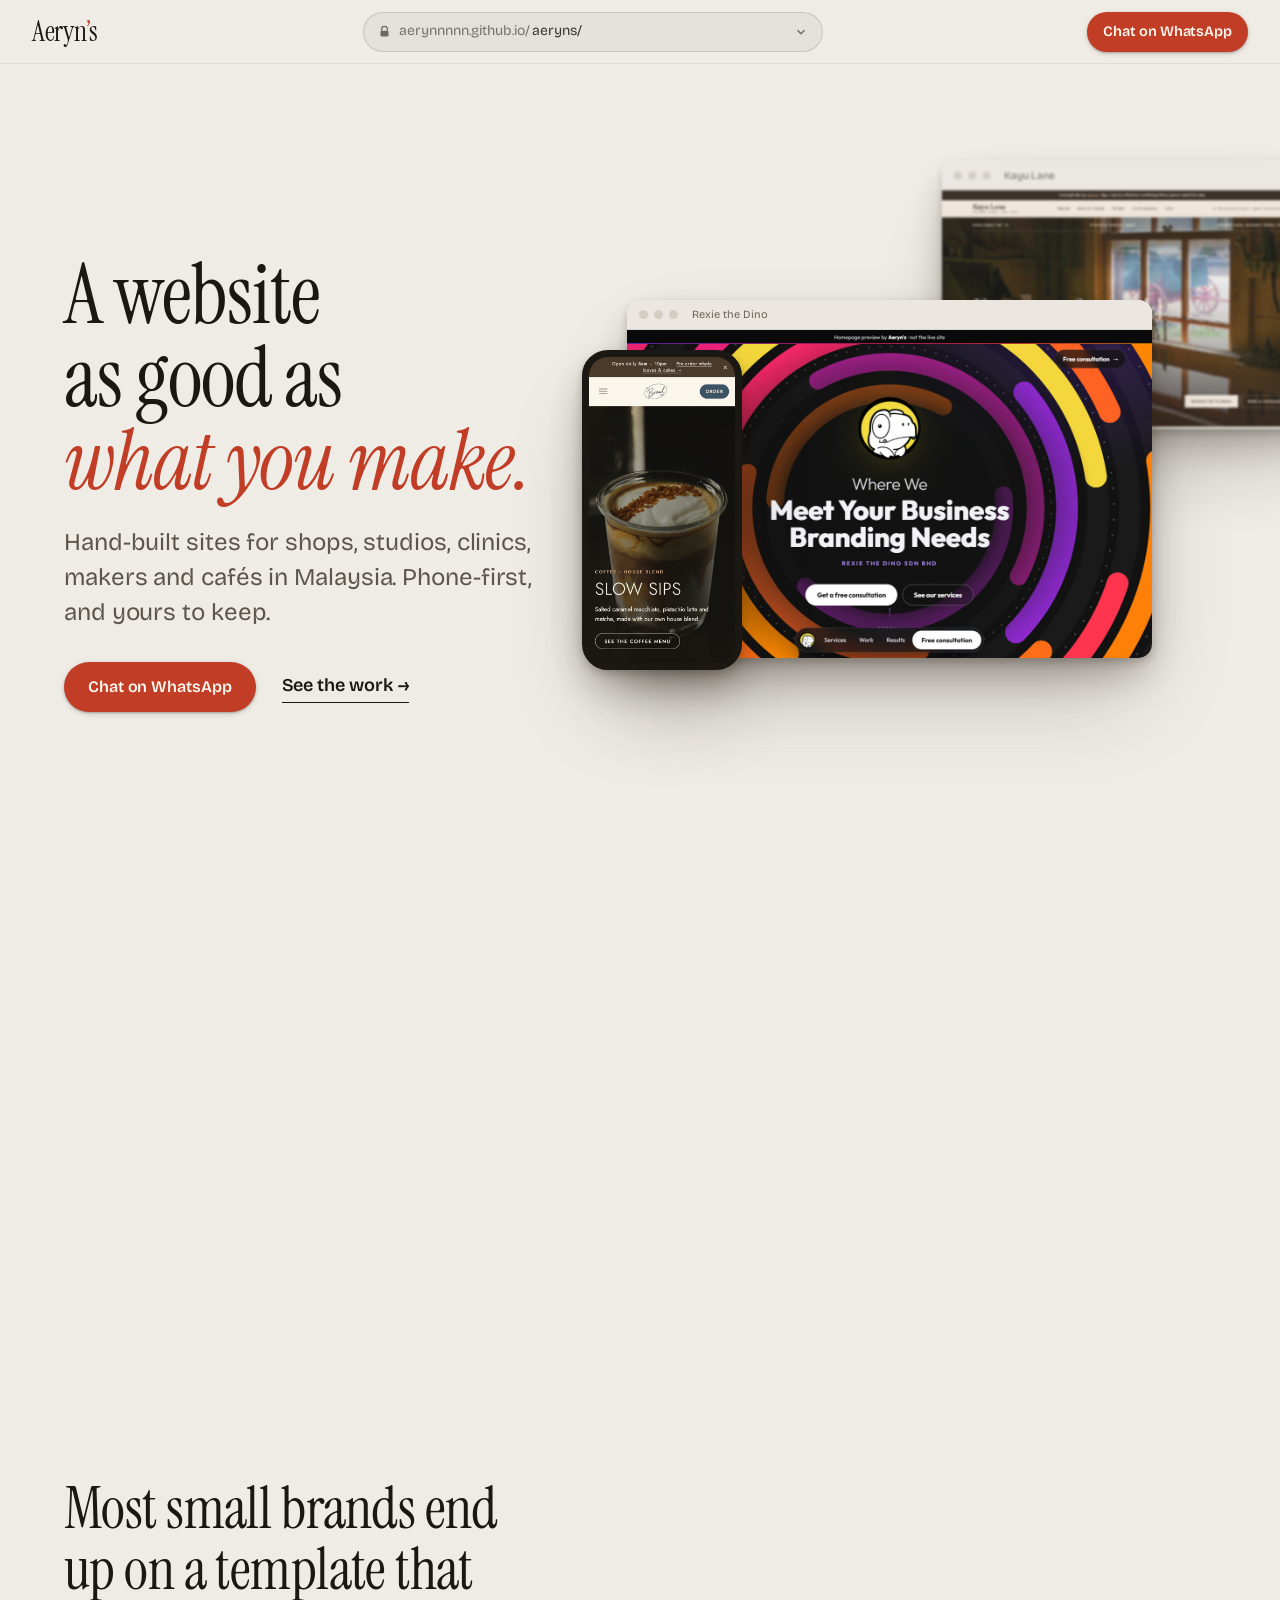
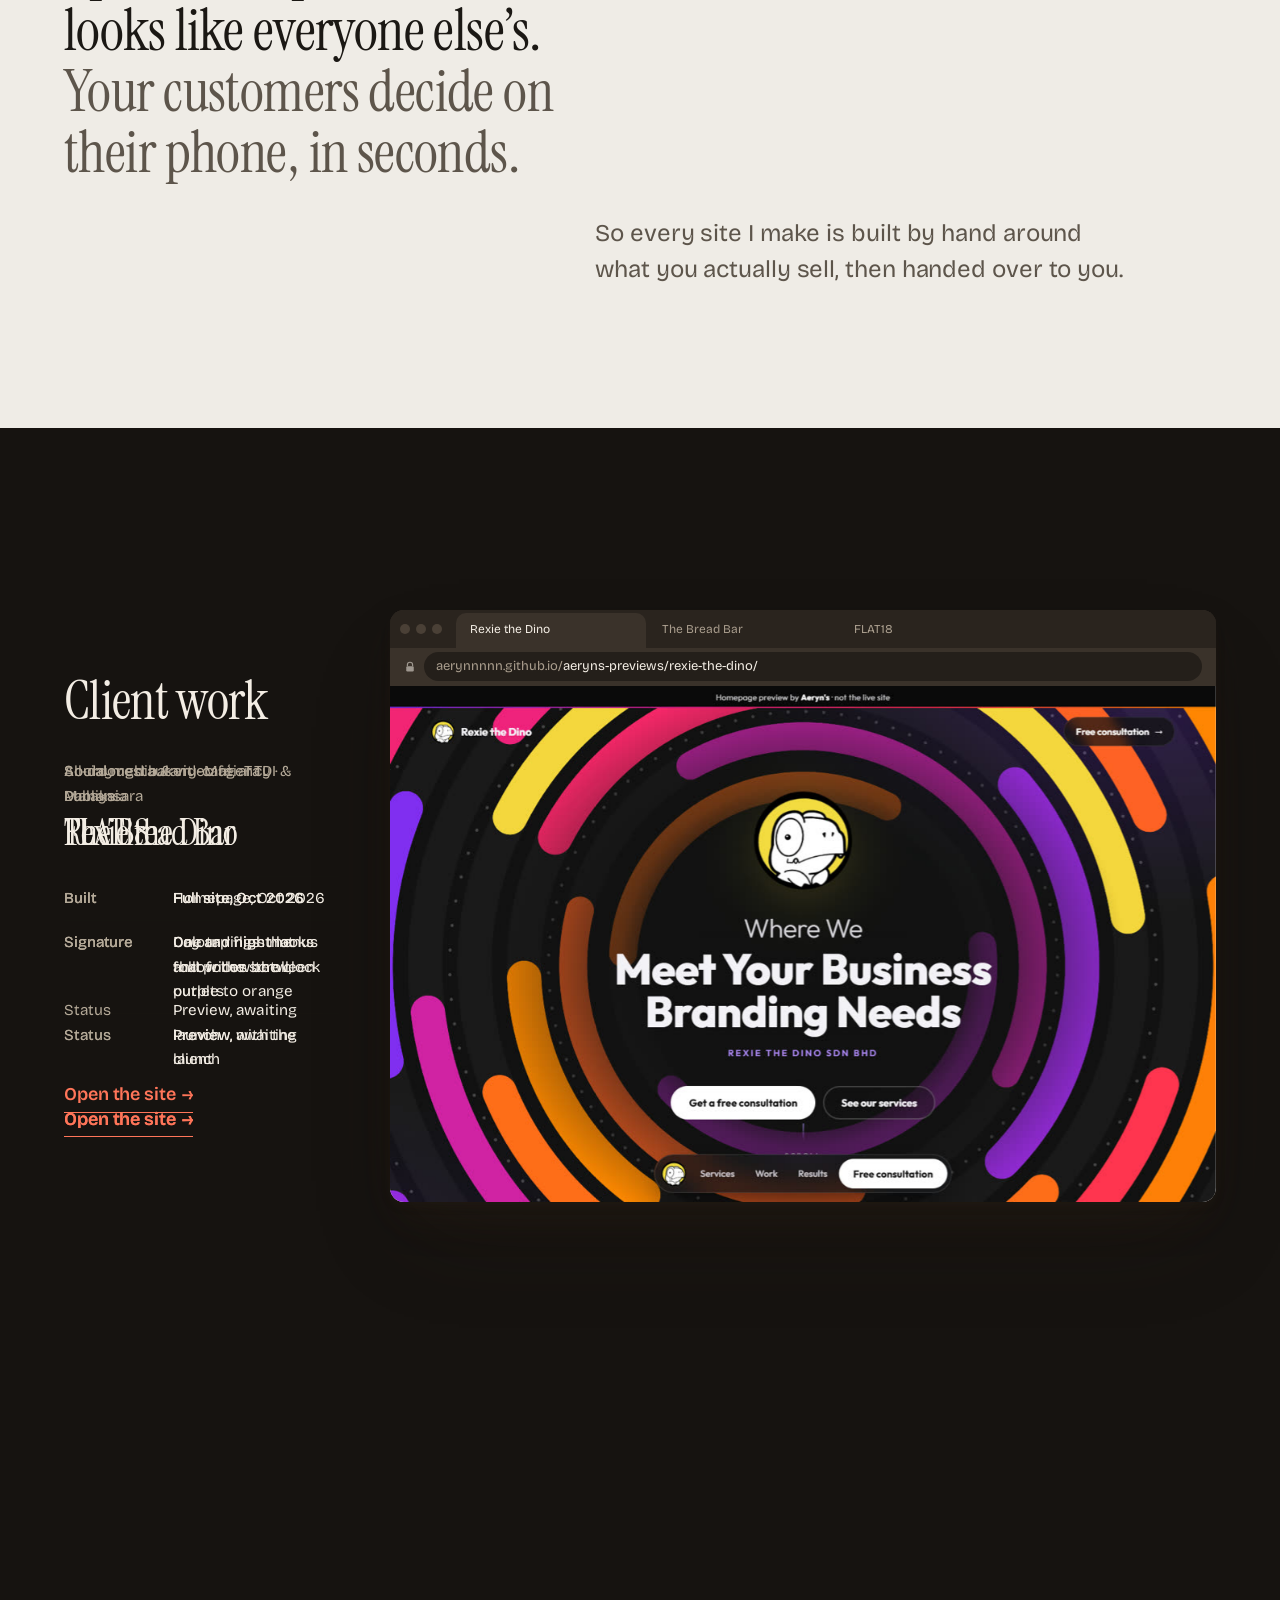
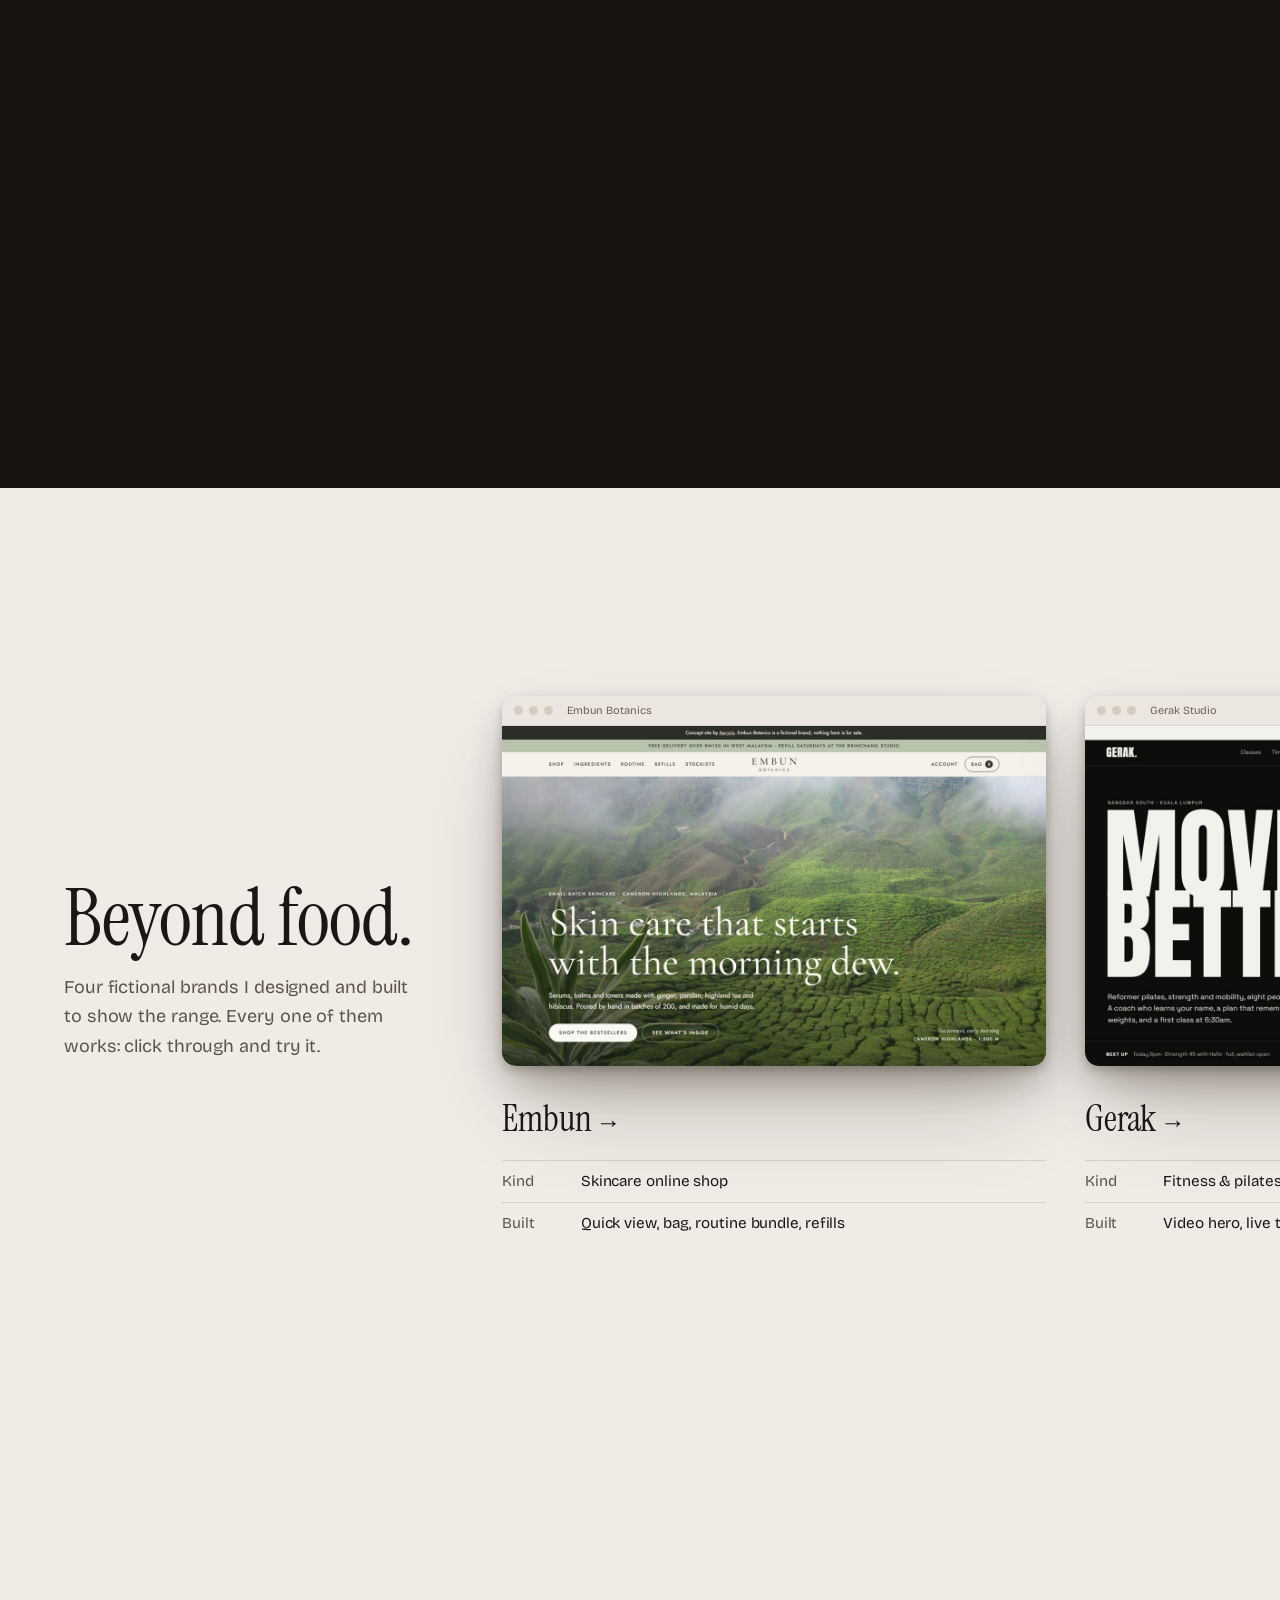
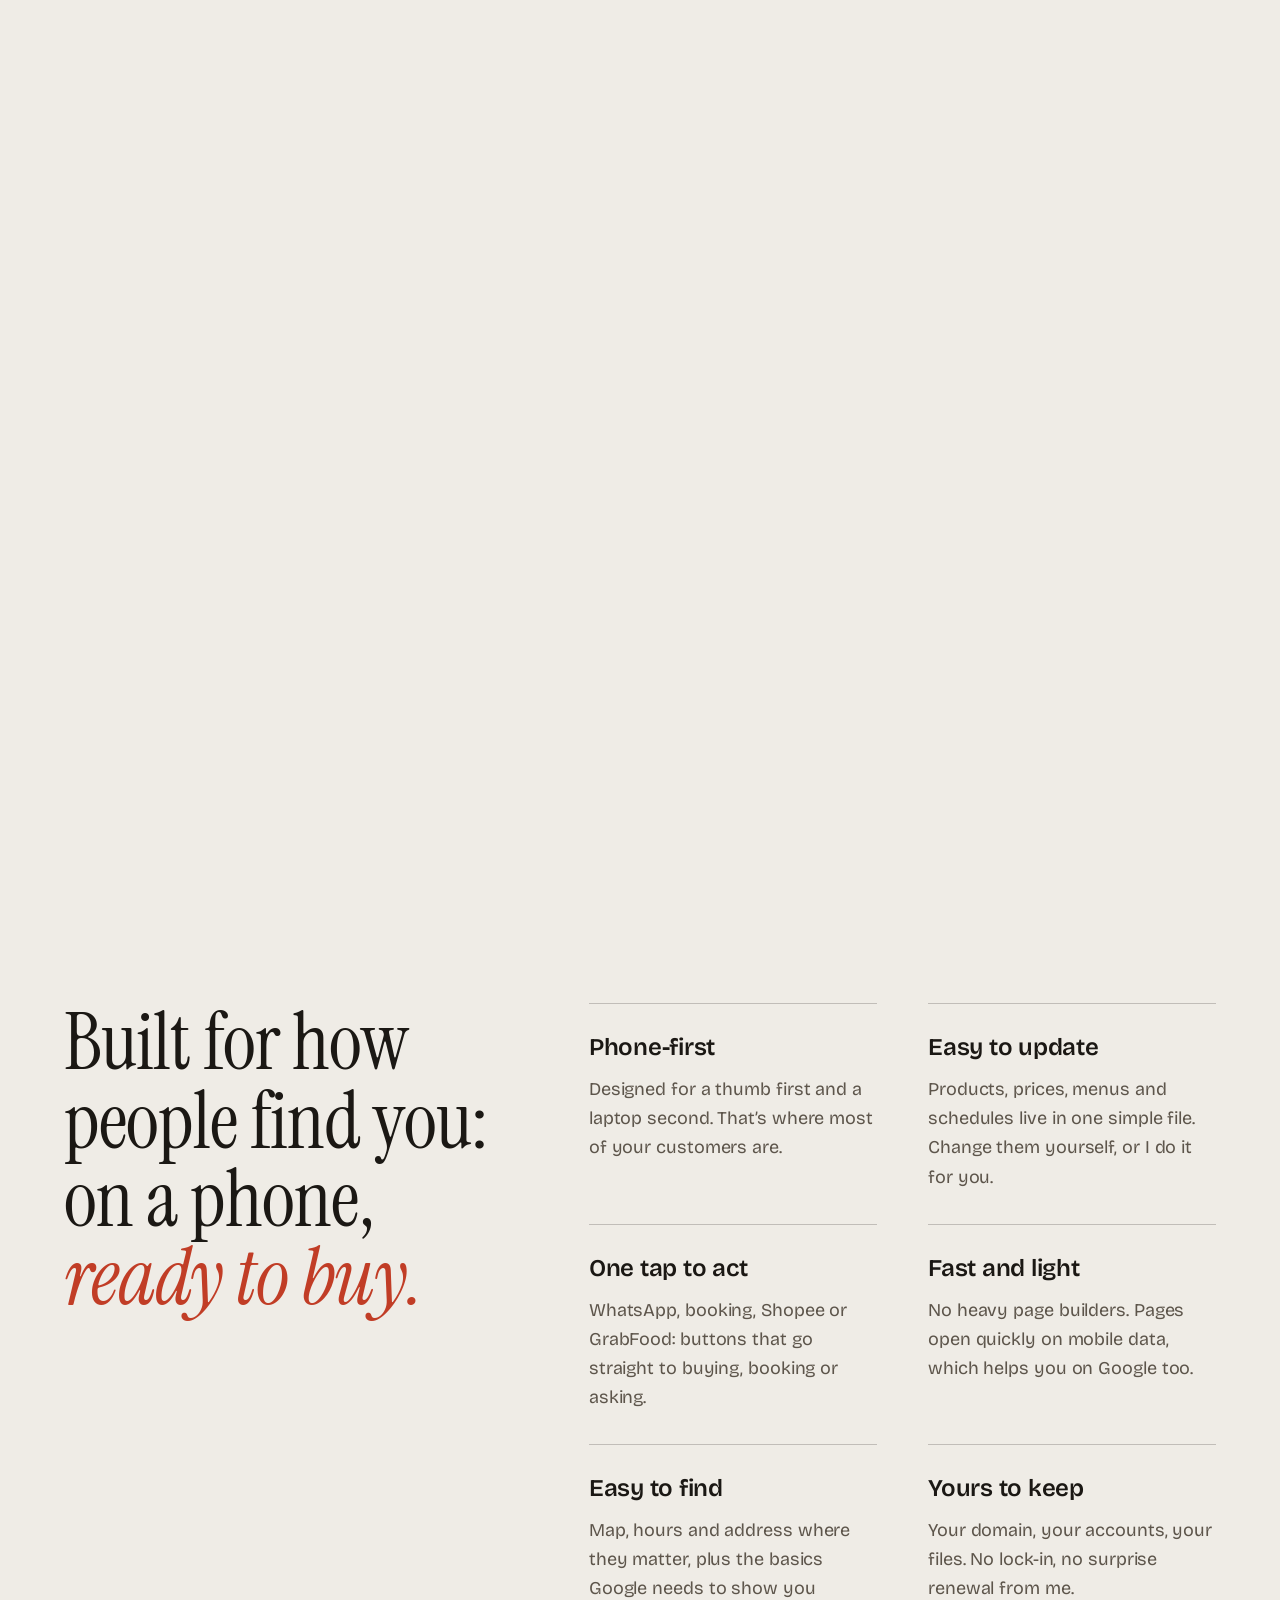
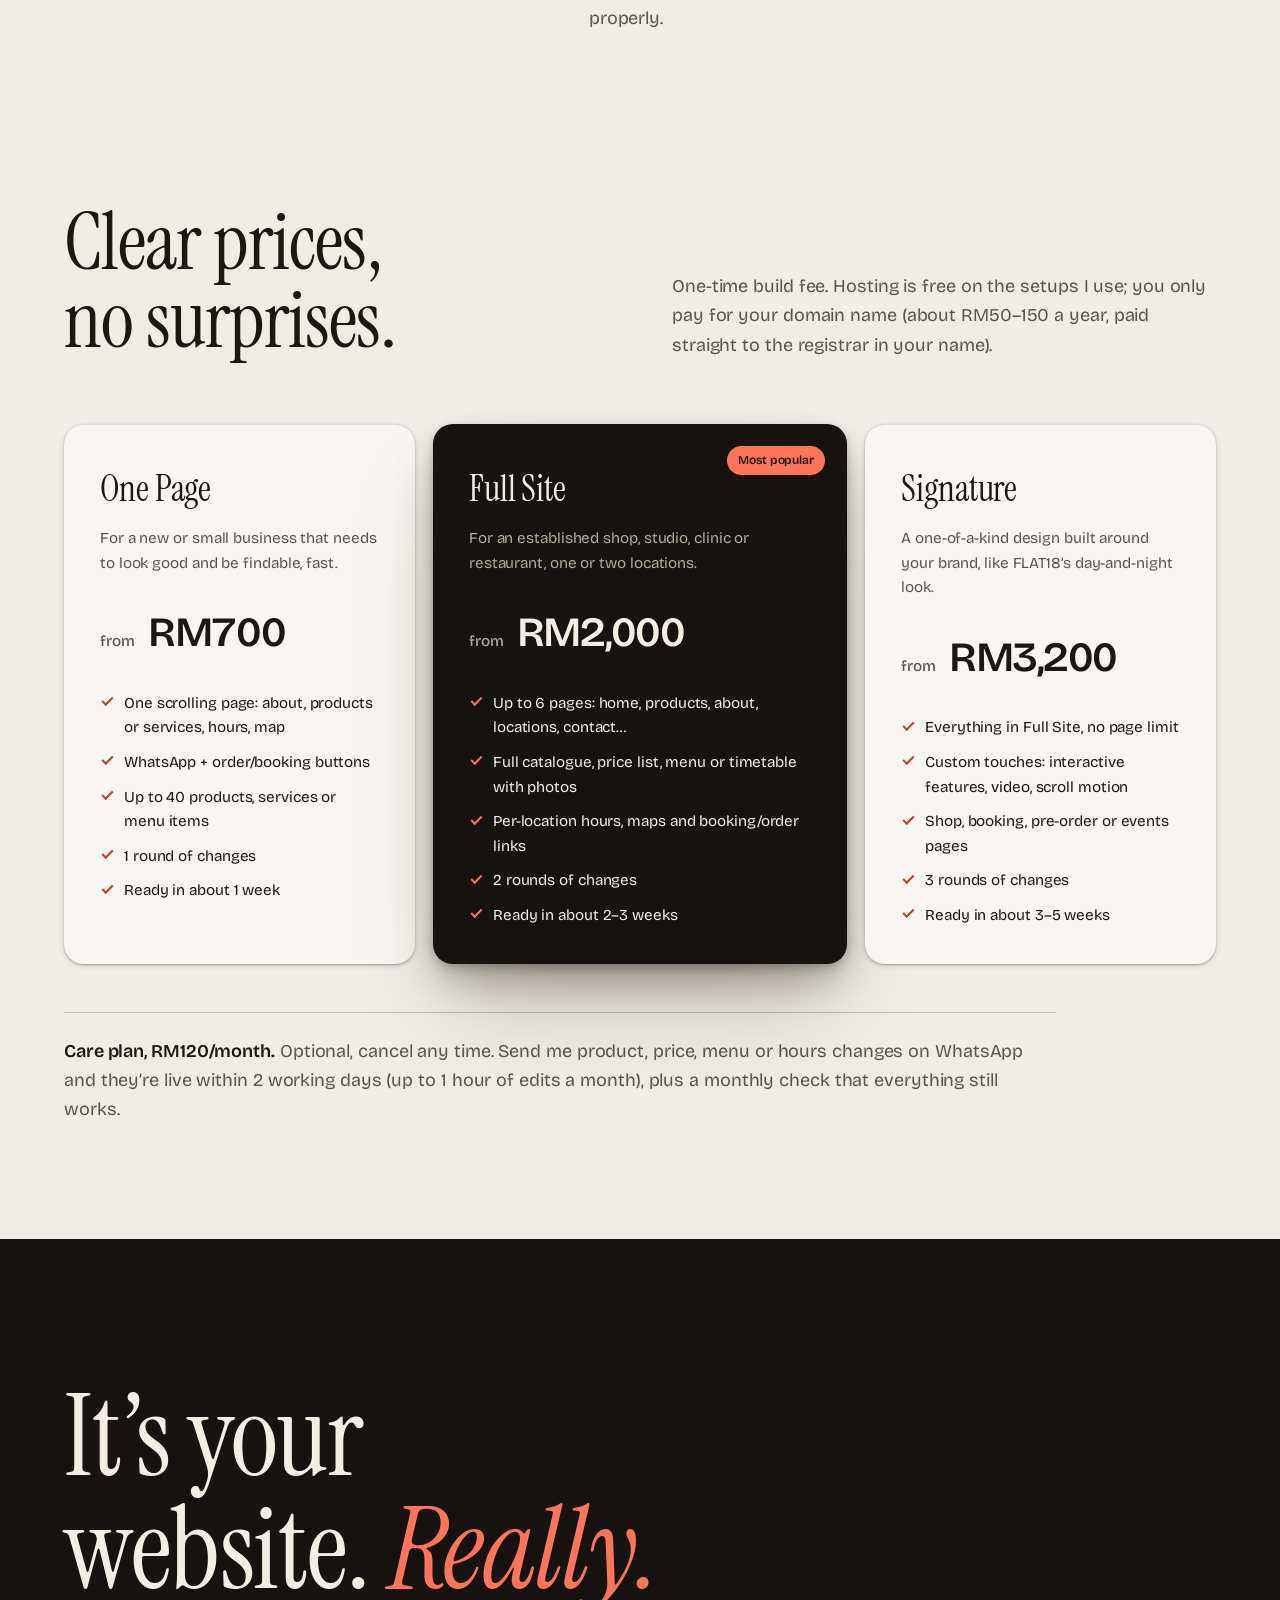
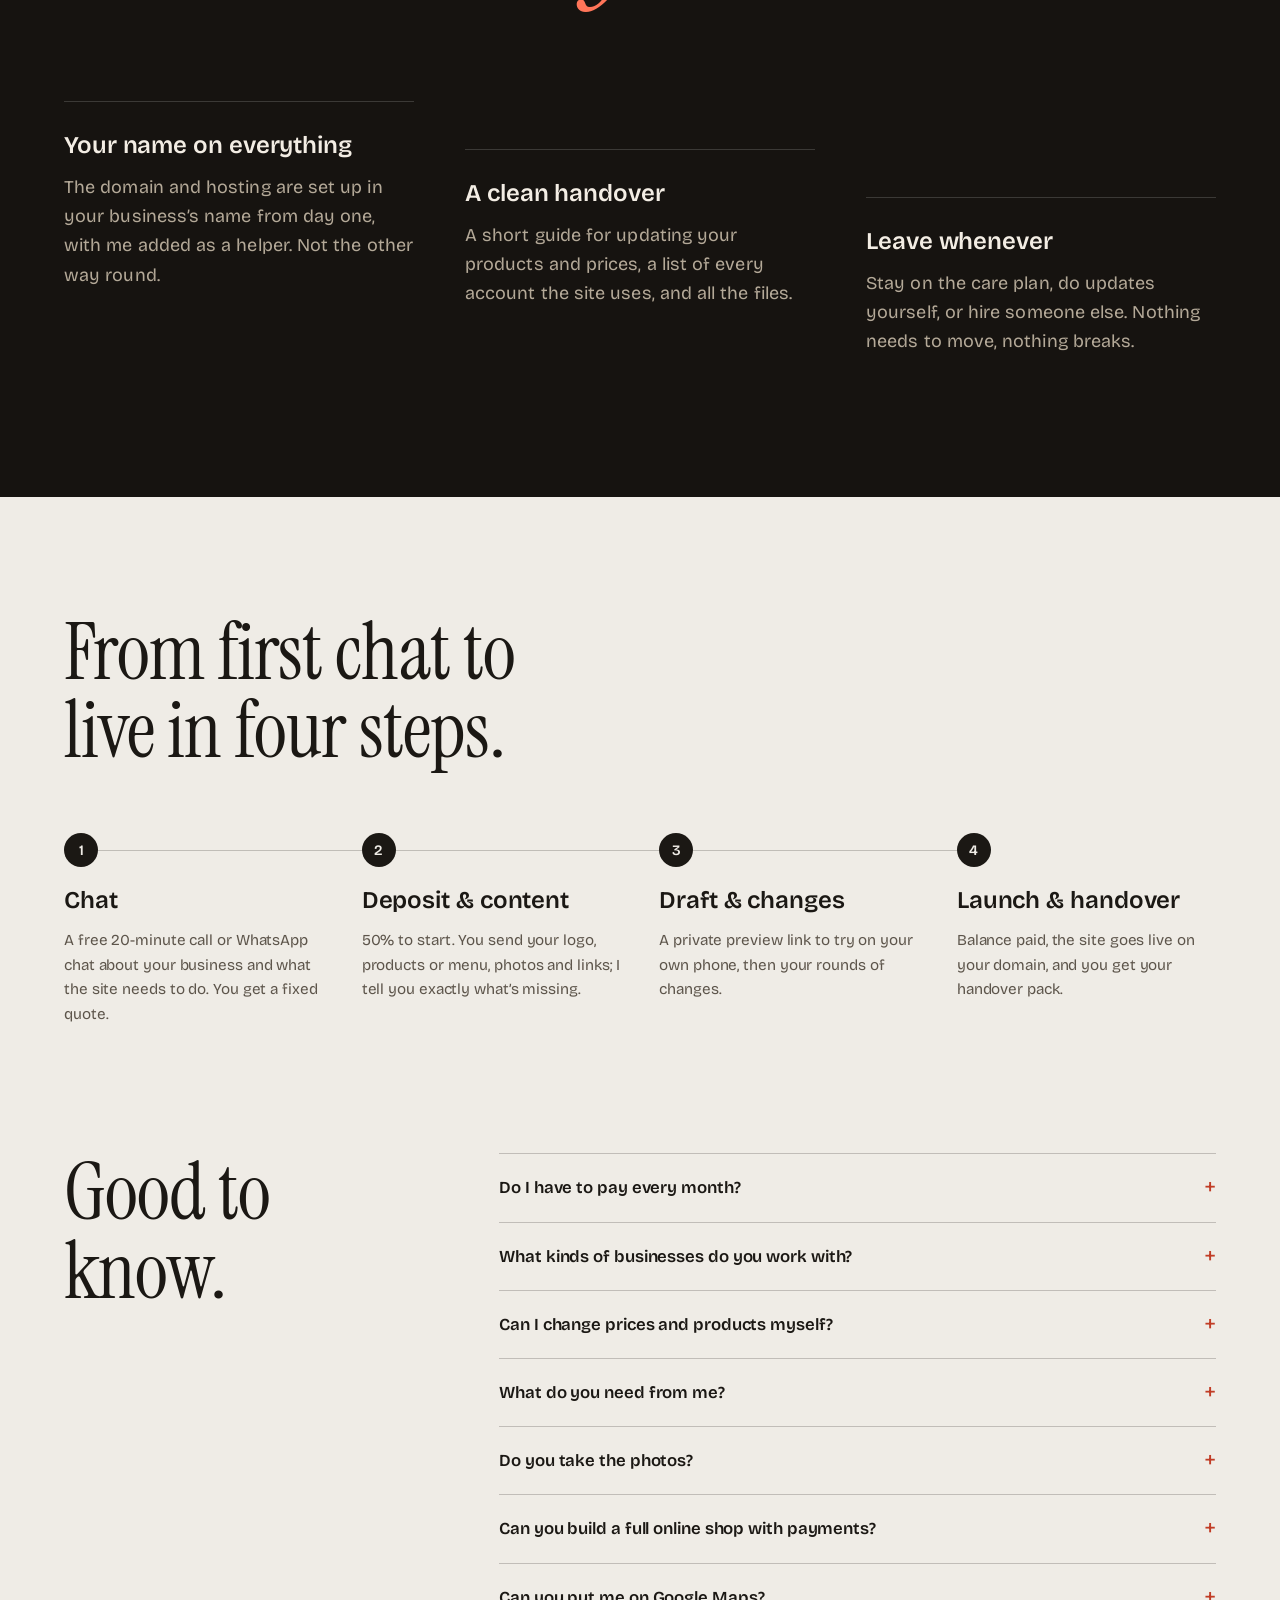
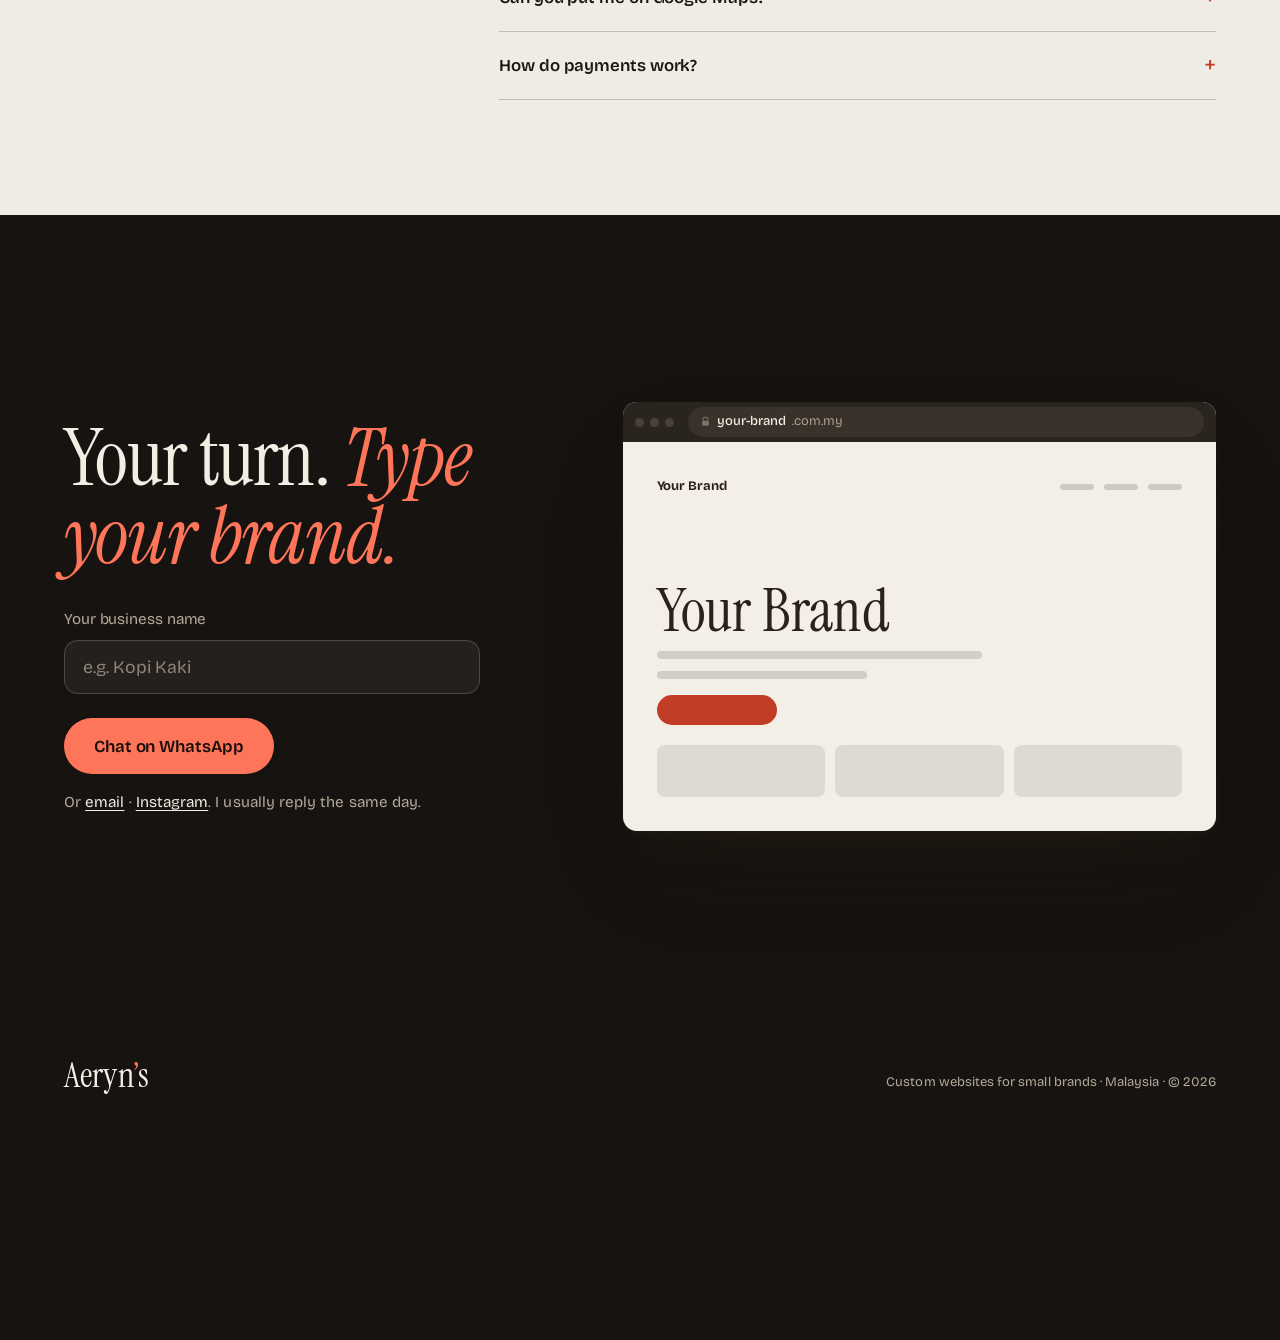
==== commit a6382019: "Portfolio revamp: scroll-craft page, Rexie the Dino in client work" ====
--- a/index.html
+++ b/index.html
@@ -2,7 +2,7 @@
 <html lang="en">
 <head>
 <meta charset="utf-8">
-<meta name="viewport" content="width=device-width, initial-scale=1">
+<meta name="viewport" content="width=device-width, initial-scale=1, viewport-fit=cover">
 <meta name="robots" content="noindex">
 <title>Aeryn's · Custom websites for small brands</title>
 <meta name="description" content="Hand-built websites for small brands in Malaysia: shops, studios, clinics, makers, cafés and restaurants. Phone-first, easy to update, and you own everything.">
@@ -18,287 +18,335 @@
 <meta property="og:image:alt" content="Aeryn's: custom websites for small brands, with a screenshot of The Bread Bar website">
 <meta name="twitter:card" content="summary_large_image">
 <meta name="twitter:image" content="https://aerynnnnn.github.io/aeryns/assets/og-card.jpg">
+<meta name="theme-color" content="#efece6">
+<link rel="icon" href="data:image/svg+xml,<svg xmlns='http://www.w3.org/2000/svg' viewBox='0 0 32 32'><rect width='32' height='32' rx='8' fill='%23161310'/><text x='16' y='23' font-family='Georgia,serif' font-size='20' text-anchor='middle' fill='%23ff7559'>A</text></svg>">
 <link rel="preconnect" href="https://fonts.googleapis.com">
 <link rel="preconnect" href="https://fonts.gstatic.com" crossorigin>
 <link href="https://fonts.googleapis.com/css2?family=Bricolage+Grotesque:opsz,wght@12..96,300..700&family=Instrument+Serif:ital@0;1&display=swap" rel="stylesheet">
+<link rel="stylesheet" href="scrollcraft.css">
 <link rel="stylesheet" href="styles.css">
-<script>document.documentElement.classList.add('js')</script>
 </head>
 <body>
 
-<header class="nav" id="top">
-  <a class="brand" href="#top" aria-label="Aeryn's, back to top">Aeryn<span>’</span>s</a>
-  <nav class="nav-links" aria-label="Sections">
-    <a href="#work">Work</a>
-    <a href="#packages">Packages</a>
-    <a href="#process">How it works</a>
-    <a href="#faq">FAQ</a>
-  </nav>
-  <a class="btn btn-ink btn-sm" data-wa href="#contact">WhatsApp me</a>
+<!-- The chrome is a browser: wordmark, a real address field (it is the section menu), one CTA -->
+<header class="bar">
+  <a class="mark" href="#top" aria-label="Aeryn's, back to top">Aeryn<span>’</span>s</a>
+  <div class="omni">
+    <button class="omni-field" type="button" aria-expanded="false" aria-controls="omni-list" aria-label="Sections menu">
+      <svg class="omni-lock" viewBox="0 0 16 16" aria-hidden="true"><path d="M4.5 7V5.2a3.5 3.5 0 0 1 7 0V7" fill="none" stroke="currentColor" stroke-width="1.5"/><rect x="3" y="7" width="10" height="7" rx="1.6" fill="currentColor"/></svg>
+      <span class="omni-host">aerynnnnn.github.io/</span><span class="omni-path">aeryns/</span><b class="omni-hash" data-omni-hash></b>
+      <svg class="omni-caret" viewBox="0 0 16 16" aria-hidden="true"><path d="m4 6 4 4 4-4" fill="none" stroke="currentColor" stroke-width="1.6"/></svg>
+    </button>
+    <ul class="omni-list" id="omni-list" hidden>
+      <li><a href="#work">Client work <span>#work</span></a></li>
+      <li><a href="#concepts">Concept sites <span>#concepts</span></a></li>
+      <li><a href="#included">In every site <span>#included</span></a></li>
+      <li><a href="#packages">Packages <span>#packages</span></a></li>
+      <li><a href="#process">How it works <span>#process</span></a></li>
+      <li><a href="#faq">Questions <span>#faq</span></a></li>
+      <li><a href="#contact">Get in touch <span>#contact</span></a></li>
+    </ul>
+  </div>
+  <a class="btn btn-accent btn-sm" data-wa href="#contact">Chat on WhatsApp</a>
 </header>
 
 <main>
-  <!-- Hero -->
-  <section class="hero">
-    <div class="hero-copy">
-      <p class="eyebrow">Custom websites for small brands · Malaysia</p>
-      <h1>A website as good as <em>what you make.</em></h1>
-      <p class="lede">Shops, studios, clinics, makers, cafés: a site that looks like your brand, not a template, with one-tap WhatsApp, bookings or ordering built in. Hand-built, phone-first, easy to update, and you own every bit of it.</p>
-      <div class="hero-cta">
-        <a class="btn btn-accent" data-wa href="#contact">Get a free quote on WhatsApp</a>
-        <a class="btn btn-line" href="#work">See my work</a>
-      </div>
-      <p class="hero-note">Free 20-minute chat · No monthly fees unless you want them</p>
-    </div>
-    <div class="hero-art" aria-hidden="true">
-      <div class="frame frame-desk">
-        <div class="frame-bar"><i></i><i></i><i></i><span>Embun Botanics · concept</span></div>
-        <img src="assets/work/embun-desktop.jpg" alt="" width="1200" height="750">
-      </div>
-      <div class="frame frame-phone">
-        <img src="assets/work/gerak-mobile.jpg" alt="" width="500" height="1025">
-      </div>
-      <p class="sticker">Hand-built<br>in KL</p>
-    </div>
-  </section>
-
-  <div class="ticker" aria-hidden="true">
-    <div class="ticker-track">
-      <span>Product catalogues</span><span>Bookings</span><span>Menus</span><span>Price lists</span><span>Class timetables</span><span>WhatsApp enquiries</span><span>Opening hours</span><span>Google Maps</span><span>Online ordering</span>
-      <span>Product catalogues</span><span>Bookings</span><span>Menus</span><span>Price lists</span><span>Class timetables</span><span>WhatsApp enquiries</span><span>Opening hours</span><span>Google Maps</span><span>Online ordering</span>
-    </div>
-  </div>
-
-  <!-- Work -->
-  <section class="section" id="work">
-    <div class="section-head reveal">
-      <p class="eyebrow">Selected work</p>
-      <h2>Different brands, <em>very</em> different sites.</h2>
-      <p class="sub">Two real restaurant projects, then concept sites for fictional brands that show the range: retail, fitness, craft and healthcare.</p>
-    </div>
-    <h3 class="work-label reveal">Client projects</h3>
-
-    <article class="case reveal">
-      <div class="case-media">
-        <figure class="frame frame-desk">
-          <div class="frame-bar"><i></i><i></i><i></i><span>The Bread Bar · home</span></div>
-          <img src="assets/work/tbb-desktop.jpg" alt="The Bread Bar website home page: a sourdough hero photo with the line Redefining Food" width="1200" height="750" loading="lazy">
-        </figure>
-        <figure class="frame frame-desk frame-back">
-          <div class="frame-bar"><i></i><i></i><i></i><span>The Bread Bar · menu</span></div>
-          <img src="assets/work/tbb-menu-desktop.jpg" alt="The Bread Bar menu page with a TTDI / Publika outlet switch and dish photos" width="1200" height="750" loading="lazy">
-        </figure>
-      </div>
-      <div class="case-copy">
-        <p class="case-tag">Sourdough bakery-café · TTDI &amp; Publika</p>
-        <h3>The Bread Bar</h3>
-        <p>Two outlets with slightly different menus and prices, so the menu flips between TTDI and Publika with one tap. Every “Order” button lets guests pick their outlet, then Beep, GrabFood or WhatsApp.</p>
-        <ul class="ticks">
-          <li>Full menu with a photo for every dish</li>
-          <li>Bakery, merch shop and whole-loaf pre-orders</li>
-          <li>Looping kitchen videos, muted and light on data</li>
-        </ul>
-        <a class="link-arrow" href="https://aerynnnnn.github.io/TBB-FLAT18-Websites/the-bread-bar/" target="_blank" rel="noopener">Visit the site <span>→</span></a>
-      </div>
-    </article>
-
-    <article class="case case-flip reveal">
-      <div class="case-media daynight" data-mode="day">
-        <figure class="frame frame-desk">
-          <div class="frame-bar"><i></i><i></i><i></i><span>FLAT18 · home</span></div>
-          <img class="dn-day" src="assets/work/flat18-day-desktop.jpg" alt="FLAT18 website in its daytime look: green and cream with a brunch photo" width="1200" height="750" loading="lazy">
-          <img class="dn-night" src="assets/work/flat18-desktop.jpg" alt="FLAT18 website in its evening look: deep green with a steak dinner photo" width="1200" height="750" loading="lazy">
-        </figure>
-        <button class="dn-switch" type="button" aria-pressed="false"><span class="dn-knob"></span><span class="dn-label">Day</span></button>
-      </div>
-      <div class="case-copy">
-        <p class="case-tag">All-day restaurant · Mutiara Damansara</p>
-        <h3>FLAT18</h3>
-        <p>Brunch by day, dinner specials after five, so the site changes with the clock: bright and fresh in the morning, moody in the evening. <span class="hint">Try the switch on the picture.</span></p>
-        <ul class="ticks">
-          <li>Day and night looks that switch on their own</li>
-          <li>Events page: buffets, plated dinners, canapés</li>
-          <li>Whole-cake gallery and table bookings on WhatsApp</li>
-        </ul>
-        <a class="link-arrow" href="https://aerynnnnn.github.io/TBB-FLAT18-Websites/flat18/" target="_blank" rel="noopener">Visit the site <span>→</span></a>
-      </div>
-    </article>
-
-    <div class="concepts-head reveal">
-      <h3 class="work-label">Concept projects</h3>
-      <p>Fictional brands I designed to show what I can build beyond food. Click through: they all work.</p>
-    </div>
-    <div class="concepts">
-      <a class="concept reveal" href="work/embun/">
-        <figure class="frame frame-desk"><div class="frame-bar"><i></i><i></i><i></i><span>Embun Botanics</span></div><img src="assets/work/embun-desktop.jpg" alt="Embun Botanics concept: a sage-green skincare shop with drawn product bottles" width="1200" height="750" loading="lazy"></figure>
-        <p class="case-tag">Skincare online shop</p>
-        <h3>Embun Botanics</h3>
-        <p>Photo-led skincare shop: product quick view and bag, an ingredient story that changes as you scroll, routine bundle, refill program and stockists.</p>
-        <span class="link-arrow">View concept <span>→</span></span>
-      </a>
-      <a class="concept reveal" href="work/gerak/">
-        <figure class="frame frame-desk"><div class="frame-bar"><i></i><i></i><i></i><span>Gerak Studio</span></div><img src="assets/work/gerak-desktop.jpg" alt="Gerak Studio concept: a bold black and lime fitness studio site" width="1200" height="750" loading="lazy"></figure>
-        <p class="case-tag">Fitness &amp; pilates studio</p>
-        <h3>Gerak Studio</h3>
-        <p>Loud and energetic: video hero, a live weekly timetable with spots left and waitlists, class packs and passes, first-visit guide and studio tour.</p>
-        <span class="link-arrow">View concept <span>→</span></span>
-      </a>
-      <a class="concept reveal" href="work/kayu/">
-        <figure class="frame frame-desk"><div class="frame-bar"><i></i><i></i><i></i><span>Kayu Lane</span></div><img src="assets/work/kayu-desktop.jpg" alt="Kayu Lane concept: an earthy, editorial handmade furniture catalogue" width="1200" height="750" loading="lazy"></figure>
-        <p class="case-tag">Handmade furniture</p>
-        <h3>Kayu Lane</h3>
-        <p>Editorial catalogue: filterable pieces with a detail view where the price follows the timber you pick, a scroll story of how it's made, and a commission estimator.</p>
-        <span class="link-arrow">View concept <span>→</span></span>
-      </a>
-      <a class="concept reveal" href="work/sinar/">
-        <figure class="frame frame-desk"><div class="frame-bar"><i></i><i></i><i></i><span>Sinar Dental</span></div><img src="assets/work/sinar-desktop.jpg" alt="Sinar Dental concept: a clean teal and white dental clinic site" width="1200" height="750" loading="lazy"></figure>
-        <p class="case-tag">Dental clinic</p>
-        <h3>Sinar Dental</h3>
-        <p>Clean and reassuring: live open/closed status, treatment details, upfront price list, a first-visit guide for nervous patients and a 4-step booking flow.</p>
-        <span class="link-arrow">View concept <span>→</span></span>
-      </a>
-    </div>
-  </section>
-
-  <!-- What you get -->
-  <section class="section section-tint" id="included">
-    <div class="section-head reveal">
-      <p class="eyebrow">In every site</p>
-      <h2>Built for how people actually find you: on their phone, ready to buy.</h2>
-    </div>
-    <div class="grid-3">
-      <div class="feature reveal"><span class="num">01</span><h3>Phone-first</h3><p>Designed for a thumb first and a laptop second. That’s where most of your customers are.</p></div>
-      <div class="feature reveal"><span class="num">02</span><h3>Easy to update</h3><p>Products, prices, menus and schedules live in one simple file, so changes don’t need a developer. Or I do it for you.</p></div>
-      <div class="feature reveal"><span class="num">03</span><h3>One tap to act</h3><p>WhatsApp, booking, Shopee or GrabFood: buttons that take people straight to buying, booking or asking.</p></div>
-      <div class="feature reveal"><span class="num">04</span><h3>Fast and light</h3><p>No heavy page builders. Pages open quickly on mobile data, and that helps you on Google too.</p></div>
-      <div class="feature reveal"><span class="num">05</span><h3>Easy to find</h3><p>Map, opening hours and address where they matter, plus the basics Google needs to show you properly.</p></div>
-      <div class="feature reveal"><span class="num">06</span><h3>Yours to keep</h3><p>Your domain, your accounts, your files. No lock-in, no surprise renewal from me. More on that below.</p></div>
-    </div>
-  </section>
-
-  <!-- Packages -->
-  <section class="section" id="packages">
-    <div class="section-head reveal">
-      <p class="eyebrow">Packages</p>
-      <h2>Clear prices, no surprises.</h2>
-      <p class="sub">One-time build fee. Hosting is free on the setups I use; you only pay for your domain name (about RM50–150 a year, paid straight to the registrar in your name).</p>
-    </div>
-    <div class="plans">
-      <div class="plan reveal">
-        <h3>One Page</h3>
-        <p class="plan-for">For a new or small business that needs to look good and be findable, fast.</p>
-        <p class="price"><small>from</small> RM<span data-price="starter">700</span></p>
-        <ul class="ticks">
-          <li>One scrolling page: about, products or services, hours, map</li>
-          <li>WhatsApp + order/booking buttons</li>
-          <li>Up to 40 products, services or menu items</li>
-          <li>1 round of changes</li>
-          <li>Ready in about 1 week</li>
-        </ul>
-      </div>
-      <div class="plan plan-pick reveal">
-        <p class="plan-flag">Most popular</p>
-        <h3>Full Site</h3>
-        <p class="plan-for">For an established shop, studio, clinic or restaurant, one or two locations.</p>
-        <p class="price"><small>from</small> RM<span data-price="standard">2,000</span></p>
-        <ul class="ticks">
-          <li>Up to 6 pages: home, products, about, locations, contact…</li>
-          <li>Full catalogue, price list, menu or timetable with photos</li>
-          <li>Per-location hours, maps and booking/order links</li>
-          <li>2 rounds of changes</li>
-          <li>Ready in about 2–3 weeks</li>
-        </ul>
-      </div>
-      <div class="plan reveal">
-        <h3>Signature</h3>
-        <p class="plan-for">A one-of-a-kind design built around your brand, like FLAT18’s day-and-night look.</p>
-        <p class="price"><small>from</small> RM<span data-price="signature">3,200</span></p>
-        <ul class="ticks">
-          <li>Everything in Full Site, no page limit</li>
-          <li>Custom touches: interactive features, video, motion</li>
-          <li>Shop, booking, pre-order or events pages</li>
-          <li>3 rounds of changes</li>
-          <li>Ready in about 3–5 weeks</li>
-        </ul>
-      </div>
-    </div>
-    <div class="care reveal">
-      <div>
-        <h3>Care plan <span class="care-price">RM<span data-price="care">120</span>/month</span></h3>
-        <p>Optional, cancel any time. Send me product, price, menu or hours changes on WhatsApp and they’re live within 2 working days (up to 1 hour of edits a month), plus a monthly check that everything still works.</p>
-      </div>
-      <a class="btn btn-line" data-wa href="#contact">Ask about it</a>
-    </div>
-  </section>
-
-  <!-- Ownership -->
-  <section class="section section-dark" id="own">
-    <div class="own reveal">
-      <p class="eyebrow">No lock-in</p>
-      <h2>It’s your website. <em>Really.</em></h2>
-      <div class="grid-3">
-        <div><h3>Your name on everything</h3><p>The domain and hosting are set up in your business’s name from day one, with me added as a helper. Not the other way round.</p></div>
-        <div><h3>A clean handover</h3><p>When we’re done you get a short guide for updating your products and prices, a list of every account the site uses, and all the files.</p></div>
-        <div><h3>Leave whenever</h3><p>Stay on the care plan, do updates yourself, or hire someone else. Nothing needs to move, nothing breaks.</p></div>
-      </div>
-    </div>
-  </section>
-
-  <!-- Process -->
-  <section class="section" id="process">
-    <div class="section-head reveal">
-      <p class="eyebrow">How it works</p>
-      <h2>From first chat to live in four steps.</h2>
-    </div>
-    <ol class="steps">
-      <li class="reveal"><span class="num">1</span><div><h3>Chat</h3><p>A free 20-minute call or WhatsApp chat about your business, your customers and what the site needs to do. You get a fixed quote.</p></div></li>
-      <li class="reveal"><span class="num">2</span><div><h3>Deposit &amp; your content</h3><p>50% to start. You send your logo, products or menu, photos and links; I tell you exactly what’s missing.</p></div></li>
-      <li class="reveal"><span class="num">3</span><div><h3>Draft &amp; changes</h3><p>You get a private preview link to try on your own phone, then your rounds of changes.</p></div></li>
-      <li class="reveal"><span class="num">4</span><div><h3>Launch &amp; handover</h3><p>Balance paid, site goes live on your domain, and you get your handover pack.</p></div></li>
-    </ol>
-  </section>
-
-  <!-- FAQ -->
-  <section class="section section-tint" id="faq">
-    <div class="section-head reveal">
-      <p class="eyebrow">Questions</p>
-      <h2>Good to know.</h2>
-    </div>
-    <div class="faq reveal">
-      <details><summary>Do I have to pay every month?</summary><p>No. The build is a one-time fee and hosting is free on the setups I use. Your only running cost is the domain name, about RM50–150 a year. The care plan is optional.</p></details>
-      <details><summary>What kinds of businesses do you work with?</summary><p>Small brands of all kinds: shops and online stores, studios and gyms, clinics and salons, makers and crafts, cafés and restaurants. If your customers find you on their phone, I can help.</p></details>
-      <details><summary>Can I change prices and products myself?</summary><p>Yes. Products, prices, menus and schedules sit in one file, and the handover guide shows you how to edit it. If you’d rather not, the care plan covers it.</p></details>
-      <details><summary>What do you need from me?</summary><p>Your logo, your product or price list (a PDF or photos are fine), good photos, opening hours, addresses and your WhatsApp, booking or shop links. I’ll send a checklist.</p></details>
-      <details><summary>Do you take the photos?</summary><p>I work with the photos you have. If they need help, I can suggest a photographer, priced separately.</p></details>
-      <details><summary>Can you build a full online shop with payments?</summary><p>I build product catalogues that send orders to WhatsApp, Shopee or your existing store. Full checkout with card payments is quoted separately, since it needs a payment provider in your name.</p></details>
-      <details><summary>Can you put me on Google Maps?</summary><p>I’ll link the site to your Google Business Profile and help you check it’s filled in. The profile itself has to be claimed by the owner.</p></details>
-      <details><summary>How do payments work?</summary><p>50% deposit to start, 50% before launch. Bank transfer or DuitNow. Everything is written down in a short agreement before we begin.</p></details>
-    </div>
-  </section>
-
-  <!-- Contact -->
-  <section class="section contact" id="contact">
-    <div class="reveal">
-      <p class="eyebrow">Let’s talk</p>
-      <h2>Let’s get your brand <em>online.</em></h2>
-      <p class="sub">Tell me your business name and what you’re after. I usually reply the same day.</p>
-      <div class="contact-links">
-        <a class="btn btn-accent" data-wa href="#contact">WhatsApp</a>
-        <a class="btn btn-line" data-email href="#contact">Email</a>
-        <a class="btn btn-line" data-ig href="#contact">Instagram</a>
-      </div>
-    </div>
-  </section>
+
+  <!-- 1 · Recognition: real windows at three depths, the promise beside them -->
+  <section class="hero g-light" id="top" data-sc-act="pin" data-sc-span="1.5">
+    <div data-sc-stage class="hero-stage">
+      <div class="hero-copy" data-sc-cue="0 1 0 0.25">
+        <h1 class="sc-display">A website as good as <em>what you make.</em></h1>
+        <p class="hero-lede">Hand-built sites for shops, studios, clinics, makers and cafés in Malaysia. Phone-first, and yours to keep.</p>
+        <div class="hero-cta">
+          <a class="btn btn-accent" data-wa href="#contact">Chat on WhatsApp</a>
+          <a class="link-line" href="#work">See the work</a>
+        </div>
+      </div>
+      <div class="hero-scene" aria-hidden="true">
+        <div class="plane plane-far" data-sc-parallax="-1.5">
+          <div class="pw" data-depth="0.35">
+            <figure class="win"><div class="win-bar"><i></i><i></i><i></i><span>Kayu Lane</span></div><img src="assets/work/kayu-desktop.jpg" alt="" width="1200" height="750"></figure>
+          </div>
+        </div>
+        <div class="plane plane-mid" data-sc-parallax="-0.6">
+          <div class="pw" data-depth="0.7">
+            <figure class="win"><div class="win-bar"><i></i><i></i><i></i><span>Rexie the Dino</span></div><img src="assets/work/rexie-hero-d.jpg" alt="" width="1200" height="750"></figure>
+          </div>
+        </div>
+        <div class="plane plane-near" data-sc-parallax="1.1">
+          <div class="pw" data-depth="1.3">
+            <figure class="phone"><img src="assets/work/tbb-hero-m.jpg" alt="" width="520" height="1125"></figure>
+          </div>
+        </div>
+      </div>
+    </div>
+  </section>
+
+  <!-- 2 · Quiet doubt: type on space, the silence before the peak -->
+  <section class="statement g-light" id="intro">
+    <div class="sc-wrap">
+      <p class="statement-line" data-sc-in>Most small brands end up on a template that looks like everyone else’s. <span>Your customers decide on their phone, in seconds.</span></p>
+      <p class="statement-sub" data-sc-in>So every site I make is built by hand around what you actually sell, then handed over to you.</p>
+    </div>
+  </section>
+
+  <!-- 3 · PEAK: the browser types each client's address and scrolls their real site -->
+  <section class="work g-dark" id="work" data-sc-act="pin" data-sc-span="5.4">
+    <div data-sc-stage class="work-stage">
+      <div class="work-side">
+        <h2 class="work-title sc-display">Client work</h2>
+        <div class="labels">
+          <article class="label is-on" data-label="0">
+            <p class="label-kind">Social media &amp; video agency · Malaysia</p>
+            <h3>Rexie the Dino</h3>
+            <dl>
+              <div><dt>Built</dt><dd>Homepage, Oct 2026</dd></div>
+              <div><dt>Signature</dt><dd>Colour rings that follow the scroll, purple to orange</dd></div>
+              <div><dt>Status</dt><dd>Preview, with the client</dd></div>
+            </dl>
+            <a class="link-line" href="https://aerynnnnn.github.io/aeryns-previews/rexie-the-dino/" target="_blank" rel="noopener">Open the site</a>
+          </article>
+          <article class="label" data-label="1">
+            <p class="label-kind">Sourdough bakery-café · TTDI &amp; Publika</p>
+            <h3>The Bread Bar</h3>
+            <dl>
+              <div><dt>Built</dt><dd>Full site, Oct 2026</dd></div>
+              <div><dt>Signature</dt><dd>One tap flips menus and prices between outlets</dd></div>
+              <div><dt>Status</dt><dd>Preview, awaiting launch</dd></div>
+            </dl>
+            <a class="link-line" href="https://aerynnnnn.github.io/TBB-FLAT18-Websites/the-bread-bar/" target="_blank" rel="noopener">Open the site</a>
+          </article>
+          <article class="label" data-label="2">
+            <p class="label-kind">All-day restaurant · Mutiara Damansara</p>
+            <h3>FLAT18</h3>
+            <dl>
+              <div><dt>Built</dt><dd>Full site, Oct 2026</dd></div>
+              <div><dt>Signature</dt><dd>Day and night looks that follow the clock</dd></div>
+              <div><dt>Status</dt><dd>Preview, awaiting launch</dd></div>
+            </dl>
+            <a class="link-line" href="https://aerynnnnn.github.io/TBB-FLAT18-Websites/flat18/" target="_blank" rel="noopener">Open the site</a>
+          </article>
+        </div>
+      </div>
+
+      <div class="browser" aria-hidden="true">
+        <div class="browser-tabs">
+          <span class="dots"><i></i><i></i><i></i></span>
+          <span class="tab is-on" data-tab="0">Rexie the Dino</span>
+          <span class="tab" data-tab="1">The Bread Bar</span>
+          <span class="tab" data-tab="2">FLAT18</span>
+        </div>
+        <div class="browser-addr">
+          <svg viewBox="0 0 16 16"><path d="M4.5 7V5.2a3.5 3.5 0 0 1 7 0V7" fill="none" stroke="currentColor" stroke-width="1.5"/><rect x="3" y="7" width="10" height="7" rx="1.6" fill="currentColor"/></svg>
+          <span class="addr-text"><span class="addr-host" data-addr-host></span><span class="addr-path" data-addr-path></span><span class="addr-caret"></span></span>
+          <span class="addr-load" data-addr-load></span>
+        </div>
+        <div class="browser-view">
+          <div class="shot is-on" data-shot="0" data-url="aerynnnnn.github.io/aeryns-previews/rexie-the-dino/">
+            <picture><source media="(max-width: 760px)" srcset="assets/work/rexie-scroll-m.jpg"><img src="assets/work/rexie-scroll-d.jpg" alt="" width="1024" height="5120" decoding="async"></picture>
+          </div>
+          <div class="shot" data-shot="1" data-url="aerynnnnn.github.io/TBB-FLAT18-Websites/the-bread-bar/">
+            <picture><source media="(max-width: 760px)" srcset="assets/work/tbb-scroll-m.jpg"><img src="assets/work/tbb-scroll-d.jpg" alt="" width="1024" height="5120" decoding="async"></picture>
+          </div>
+          <div class="shot" data-shot="2" data-url="aerynnnnn.github.io/TBB-FLAT18-Websites/flat18/">
+            <picture><source media="(max-width: 760px)" srcset="assets/work/flat18-scroll-m.jpg"><img src="assets/work/flat18-scroll-d.jpg" alt="" width="1024" height="5120" decoding="async"></picture>
+          </div>
+        </div>
+      </div>
+    </div>
+  </section>
+
+  <!-- 4 · Curiosity: the range, sideways -->
+  <section class="concepts g-light" id="concepts" data-sc-act="pan" data-sc-span="4">
+    <div data-sc-stage class="con-stage">
+      <div class="rail" data-sc-pan="0.04">
+        <div class="rail-lead">
+          <h2 class="sc-display">Beyond food.</h2>
+          <p>Four fictional brands I designed and built to show the range. Every one of them works: click through and try it.</p>
+        </div>
+        <a class="con" href="work/embun/">
+          <figure class="win"><div class="win-bar"><i></i><i></i><i></i><span>Embun Botanics</span></div><img src="assets/work/embun-desktop.jpg" alt="Embun Botanics concept: a sage-green skincare shop" width="1200" height="750" loading="lazy"></figure>
+          <h3>Embun</h3>
+          <dl class="con-lab">
+            <div><dt>Kind</dt><dd>Skincare online shop</dd></div>
+            <div><dt>Built</dt><dd>Quick view, bag, routine bundle, refills</dd></div>
+          </dl>
+        </a>
+        <a class="con" href="work/gerak/">
+          <figure class="win"><div class="win-bar"><i></i><i></i><i></i><span>Gerak Studio</span></div><img src="assets/work/gerak-desktop.jpg" alt="Gerak Studio concept: a black and lime fitness studio site" width="1200" height="750" loading="lazy"></figure>
+          <h3>Gerak</h3>
+          <dl class="con-lab">
+            <div><dt>Kind</dt><dd>Fitness &amp; pilates studio</dd></div>
+            <div><dt>Built</dt><dd>Video hero, live timetable, class packs</dd></div>
+          </dl>
+        </a>
+        <a class="con" href="work/kayu/">
+          <figure class="win"><div class="win-bar"><i></i><i></i><i></i><span>Kayu Lane</span></div><img src="assets/work/kayu-desktop.jpg" alt="Kayu Lane concept: an earthy handmade furniture catalogue" width="1200" height="750" loading="lazy"></figure>
+          <h3>Kayu</h3>
+          <dl class="con-lab">
+            <div><dt>Kind</dt><dd>Handmade furniture</dd></div>
+            <div><dt>Built</dt><dd>Catalogue, timber pricing, commission estimator</dd></div>
+          </dl>
+        </a>
+        <a class="con" href="work/sinar/">
+          <figure class="win"><div class="win-bar"><i></i><i></i><i></i><span>Sinar Dental</span></div><img src="assets/work/sinar-desktop.jpg" alt="Sinar Dental concept: a clean teal and white clinic site" width="1200" height="750" loading="lazy"></figure>
+          <h3>Sinar</h3>
+          <dl class="con-lab">
+            <div><dt>Kind</dt><dd>Dental clinic</dd></div>
+            <div><dt>Built</dt><dd>Open-now status, price list, 4-step booking</dd></div>
+          </dl>
+        </a>
+        <p class="rail-end">Concept sites: made-up brands with free stock photos. Their buttons are demos and send nothing.</p>
+      </div>
+    </div>
+  </section>
+
+  <!-- 5 · Confidence: what every site has, then plain prices -->
+  <section class="included g-light" id="included">
+    <div class="sc-wrap inc-grid">
+      <h2 class="sc-display inc-title" data-sc-in>Built for how people find you: on a phone, <em>ready to buy.</em></h2>
+      <ul class="inc" data-sc-in data-sc-stagger="60">
+        <li><h3>Phone-first</h3><p>Designed for a thumb first and a laptop second. That’s where most of your customers are.</p></li>
+        <li><h3>Easy to update</h3><p>Products, prices, menus and schedules live in one simple file. Change them yourself, or I do it for you.</p></li>
+        <li><h3>One tap to act</h3><p>WhatsApp, booking, Shopee or GrabFood: buttons that go straight to buying, booking or asking.</p></li>
+        <li><h3>Fast and light</h3><p>No heavy page builders. Pages open quickly on mobile data, which helps you on Google too.</p></li>
+        <li><h3>Easy to find</h3><p>Map, hours and address where they matter, plus the basics Google needs to show you properly.</p></li>
+        <li><h3>Yours to keep</h3><p>Your domain, your accounts, your files. No lock-in, no surprise renewal from me.</p></li>
+      </ul>
+    </div>
+  </section>
+
+  <section class="packages g-light" id="packages">
+    <div class="sc-wrap">
+      <div class="pk-head" data-sc-in>
+        <h2 class="sc-display">Clear prices, no surprises.</h2>
+        <p>One-time build fee. Hosting is free on the setups I use; you only pay for your domain name (about RM50–150 a year, paid straight to the registrar in your name).</p>
+      </div>
+      <div class="plans" data-sc-in data-sc-stagger="70">
+        <div class="plan">
+          <h3>One Page</h3>
+          <p class="plan-for">For a new or small business that needs to look good and be findable, fast.</p>
+          <p class="price"><small>from</small> RM<span data-price="starter">700</span></p>
+          <ul class="ticks">
+            <li>One scrolling page: about, products or services, hours, map</li>
+            <li>WhatsApp + order/booking buttons</li>
+            <li>Up to 40 products, services or menu items</li>
+            <li>1 round of changes</li>
+            <li>Ready in about 1 week</li>
+          </ul>
+        </div>
+        <div class="plan plan-pick">
+          <p class="plan-flag">Most popular</p>
+          <h3>Full Site</h3>
+          <p class="plan-for">For an established shop, studio, clinic or restaurant, one or two locations.</p>
+          <p class="price"><small>from</small> RM<span data-price="standard">2,000</span></p>
+          <ul class="ticks">
+            <li>Up to 6 pages: home, products, about, locations, contact…</li>
+            <li>Full catalogue, price list, menu or timetable with photos</li>
+            <li>Per-location hours, maps and booking/order links</li>
+            <li>2 rounds of changes</li>
+            <li>Ready in about 2–3 weeks</li>
+          </ul>
+        </div>
+        <div class="plan">
+          <h3>Signature</h3>
+          <p class="plan-for">A one-of-a-kind design built around your brand, like FLAT18’s day-and-night look.</p>
+          <p class="price"><small>from</small> RM<span data-price="signature">3,200</span></p>
+          <ul class="ticks">
+            <li>Everything in Full Site, no page limit</li>
+            <li>Custom touches: interactive features, video, scroll motion</li>
+            <li>Shop, booking, pre-order or events pages</li>
+            <li>3 rounds of changes</li>
+            <li>Ready in about 3–5 weeks</li>
+          </ul>
+        </div>
+      </div>
+      <div class="care" data-sc-in>
+        <p><strong>Care plan, RM<span data-price="care">120</span>/month.</strong> Optional, cancel any time. Send me product, price, menu or hours changes on WhatsApp and they’re live within 2 working days (up to 1 hour of edits a month), plus a monthly check that everything still works.</p>
+      </div>
+    </div>
+  </section>
+
+  <!-- 6 · Relief: a dark plate rises -->
+  <section class="own g-light" id="own" data-sc-act="flow">
+    <div class="own-plate g-dark" data-sc-reveal="down" data-sc-reveal-at="0.04 0.4">
+      <div class="sc-wrap own-inner">
+        <h2 class="sc-display">It’s your website. <em>Really.</em></h2>
+        <dl class="own-list">
+          <div><dt>Your name on everything</dt><dd>The domain and hosting are set up in your business’s name from day one, with me added as a helper. Not the other way round.</dd></div>
+          <div><dt>A clean handover</dt><dd>A short guide for updating your products and prices, a list of every account the site uses, and all the files.</dd></div>
+          <div><dt>Leave whenever</dt><dd>Stay on the care plan, do updates yourself, or hire someone else. Nothing needs to move, nothing breaks.</dd></div>
+        </dl>
+      </div>
+    </div>
+  </section>
+
+  <!-- 7 · Calm: steps and short answers -->
+  <section class="process g-light" id="process">
+    <div class="sc-wrap">
+      <h2 class="sc-display" data-sc-in>From first chat to live in four steps.</h2>
+      <ol class="steps" data-sc-in data-sc-stagger="70">
+        <li><h3>Chat</h3><p>A free 20-minute call or WhatsApp chat about your business and what the site needs to do. You get a fixed quote.</p></li>
+        <li><h3>Deposit &amp; content</h3><p>50% to start. You send your logo, products or menu, photos and links; I tell you exactly what’s missing.</p></li>
+        <li><h3>Draft &amp; changes</h3><p>A private preview link to try on your own phone, then your rounds of changes.</p></li>
+        <li><h3>Launch &amp; handover</h3><p>Balance paid, the site goes live on your domain, and you get your handover pack.</p></li>
+      </ol>
+    </div>
+  </section>
+
+  <section class="faq g-light" id="faq">
+    <div class="sc-wrap faq-grid">
+      <h2 class="sc-display" data-sc-in>Good to know.</h2>
+      <div class="faq-list" data-sc-in>
+        <details><summary>Do I have to pay every month?</summary><p>No. The build is a one-time fee and hosting is free on the setups I use. Your only running cost is the domain name, about RM50–150 a year. The care plan is optional.</p></details>
+        <details><summary>What kinds of businesses do you work with?</summary><p>Small brands of all kinds: shops and online stores, studios and gyms, clinics and salons, makers and crafts, agencies, cafés and restaurants. If your customers find you on their phone, I can help.</p></details>
+        <details><summary>Can I change prices and products myself?</summary><p>Yes. Products, prices, menus and schedules sit in one file, and the handover guide shows you how to edit it. If you’d rather not, the care plan covers it.</p></details>
+        <details><summary>What do you need from me?</summary><p>Your logo, your product or price list (a PDF or photos are fine), good photos, opening hours, addresses and your WhatsApp, booking or shop links. I’ll send a checklist.</p></details>
+        <details><summary>Do you take the photos?</summary><p>I work with the photos you have. If they need help, I can suggest a photographer, priced separately.</p></details>
+        <details><summary>Can you build a full online shop with payments?</summary><p>I build product catalogues that send orders to WhatsApp, Shopee or your existing store. Full checkout with card payments is quoted separately, since it needs a payment provider in your name.</p></details>
+        <details><summary>Can you put me on Google Maps?</summary><p>I’ll link the site to your Google Business Profile and help you check it’s filled in. The profile itself has to be claimed by the owner.</p></details>
+        <details><summary>How do payments work?</summary><p>50% deposit to start, 50% before launch. Bank transfer or DuitNow. Everything is written down in a short agreement before we begin.</p></details>
+      </div>
+    </div>
+  </section>
+
+  <!-- 8 · Resolve: the visitor types their own brand into the address bar -->
+  <section class="close g-dark" id="contact" data-sc-act="pin" data-sc-span="1.25">
+    <div data-sc-stage class="close-stage">
+      <div class="close-inner" data-sc-cue="0 1 0 0">
+        <div class="close-copy">
+          <h2 class="sc-display">Your turn. <em>Type your brand.</em></h2>
+          <label class="field" for="brand-name">
+            <span>Your business name</span>
+            <input id="brand-name" type="text" maxlength="40" autocomplete="organization" placeholder="e.g. Kopi Kaki" spellcheck="false">
+          </label>
+          <a class="btn btn-accent btn-lg" data-wa data-wa-brand href="#contact">Chat on WhatsApp</a>
+          <p class="close-alt">Or <a data-email href="#contact">email</a> · <a data-ig href="#contact">Instagram</a>. I usually reply the same day.</p>
+        </div>
+        <div class="yours" aria-hidden="true" data-yours>
+          <div class="win-bar yours-bar"><i></i><i></i><i></i>
+            <span class="yours-addr"><svg viewBox="0 0 16 16"><path d="M4.5 7V5.2a3.5 3.5 0 0 1 7 0V7" fill="none" stroke="currentColor" stroke-width="1.5"/><rect x="3" y="7" width="10" height="7" rx="1.6" fill="currentColor"/></svg><b data-yours-slug>your-brand</b>.com.my</span>
+          </div>
+          <div class="yours-view">
+            <div class="yours-nav"><b data-yours-name>Your Brand</b><span></span><span></span><span></span></div>
+            <p class="yours-h" data-yours-name>Your Brand</p>
+            <span class="yours-line"></span><span class="yours-line short"></span>
+            <span class="yours-btn"></span>
+            <div class="yours-tiles"><span></span><span></span><span></span></div>
+          </div>
+        </div>
+      </div>
+      <footer class="foot">
+        <p class="foot-mark" aria-hidden="true">Aeryn<span>’</span>s</p>
+        <p>Custom websites for small brands · Malaysia · © <span data-year>2026</span></p>
+      </footer>
+    </div>
+  </section>
+
 </main>
 
-<footer class="foot">
-  <p class="foot-mark" aria-hidden="true">Aeryn<span>’</span>s</p>
-  <div class="foot-row">
-    <p>Custom websites for small brands · Malaysia</p>
-    <p>© <span data-year>2026</span> Aeryn’s</p>
-  </div>
-</footer>
-
+<script src="scrollcraft.js"></script>
 <script src="site.js"></script>
 </body>
 </html>
--- a/scrollcraft.css
+++ b/scrollcraft.css
@@ -0,0 +1,432 @@
+/* ============================================================================
+   scrollcraft.css: the taste floor
+   ----------------------------------------------------------------------------
+   Two layers, and the split matters:
+
+     TOKENS   what you override per brand. Colour roles, the type ramp, the
+              spacing scale, elevation, motion. A brand is ~12 values.
+     DEVICES  what the engine drives. Do not restyle these to taste; they are
+              the mechanism. Style your own markup instead.
+
+   Nothing here draws a "component". There are no card, badge, or pill classes,
+   because a stylesheet that ships those is how every page built on it ends up
+   with the same shapes. You get a floor and a vocabulary; the composition is
+   yours.
+   ========================================================================== */
+
+/* ---------------------------------------------------------------- tokens -- */
+:root {
+  /* --- colour roles. Override these six and the page is rebranded. -------- */
+  --sc-canvas:      #08090b;   /* the page ground. Drift interpolates this.   */
+  --sc-surface:     #101217;   /* anything raised off the ground             */
+  --sc-ink:         #f4f2ef;   /* primary text                               */
+  --sc-ink-soft:    #9a9ba1;   /* secondary text. Tinted, never flat gray.   */
+  --sc-accent:      #d8ff3e;   /* ONE accent. It owns a region, not confetti. */
+  --sc-accent-ink:  #08090b;   /* text that sits on the accent               */
+
+  --sc-hairline:    color-mix(in oklab, var(--sc-ink) 12%, transparent);
+  --sc-hairline-strong: color-mix(in oklab, var(--sc-ink) 22%, transparent);
+
+  /* --- type. Two families max. Display carries voice, text carries prose. - */
+  --sc-font-display: "Instrument Sans", "Geist", system-ui, sans-serif;
+  --sc-font-text:    "Geist", system-ui, sans-serif;
+  --sc-font-mono:    "Geist Mono", ui-monospace, monospace;
+
+  /* Fluid ramp. Tracking tightens as size grows because a face set at 6rem
+     with 0 tracking reads loose; this is optical correction, not decoration. */
+  --sc-t-xs:   clamp(0.75rem, 0.72rem + 0.15vw, 0.82rem);
+  --sc-t-sm:   clamp(0.875rem, 0.84rem + 0.18vw, 0.95rem);
+  --sc-t-base: clamp(1rem, 0.96rem + 0.22vw, 1.125rem);
+  --sc-t-lg:   clamp(1.2rem, 1.1rem + 0.5vw, 1.5rem);
+  --sc-t-xl:   clamp(1.6rem, 1.35rem + 1.2vw, 2.25rem);
+  --sc-t-2xl:  clamp(2.1rem, 1.6rem + 2.4vw, 3.4rem);
+  --sc-t-3xl:  clamp(2.8rem, 1.9rem + 4.2vw, 5rem);
+  --sc-t-4xl:  clamp(3.4rem, 1.9rem + 6.6vw, 7.5rem);
+
+  --sc-track-tight:  -0.035em;
+  --sc-track-snug:   -0.02em;
+  --sc-track-normal: -0.005em;
+  --sc-track-wide:    0.08em;
+
+  --sc-leading-none: 0.94;
+  --sc-leading-tight: 1.06;
+  --sc-leading-body: 1.62;
+
+  --sc-measure: 62ch;
+
+  /* --- space. 4px base: the useful middle steps an 8-only scale misses. --- */
+  --sc-1: 0.25rem;  --sc-2: 0.5rem;   --sc-3: 0.75rem;  --sc-4: 1rem;
+  --sc-5: 1.5rem;   --sc-6: 2rem;     --sc-7: 3rem;     --sc-8: 4rem;
+  --sc-9: 6rem;     --sc-10: 8rem;    --sc-11: 12rem;
+
+  /* Section rhythm is fluid so a phone doesn't inherit desktop air. */
+  --sc-section: clamp(4.5rem, 9vw, 11rem);
+  --sc-gutter:  clamp(1.25rem, 5vw, 5.5rem);
+  --sc-maxw:    82rem;
+
+  /* --- radius. Pick one scale for the page and hold it. ------------------- */
+  --sc-r-sm: 6px;  --sc-r-md: 12px;  --sc-r-lg: 20px;  --sc-r-pill: 999px;
+
+  /* --- elevation. Every shadow has an offset AND a soft blur, and is tinted
+         to the canvas hue. A zero-offset coloured halo is decoration, not
+         depth, so there isn't one here. ---------------------------------- */
+  --sc-shadow-color: 220 40% 2%;
+  --sc-e1: 0 1px 2px hsl(var(--sc-shadow-color) / 0.28),
+           0 2px 6px -1px hsl(var(--sc-shadow-color) / 0.20);
+  --sc-e2: 0 2px 4px hsl(var(--sc-shadow-color) / 0.24),
+           0 8px 18px -4px hsl(var(--sc-shadow-color) / 0.30);
+  --sc-e3: 0 4px 8px hsl(var(--sc-shadow-color) / 0.22),
+           0 18px 40px -8px hsl(var(--sc-shadow-color) / 0.38),
+           0 48px 90px -24px hsl(var(--sc-shadow-color) / 0.30);
+
+  /* Edge light: a 1px top highlight sells a raised surface better than any
+     amount of blur, because real raised things catch light on their lip. */
+  --sc-edge: inset 0 1px 0 color-mix(in oklab, var(--sc-ink) 10%, transparent);
+
+  /* --- motion. Built-in CSS easings are too weak for UI. ------------------ */
+  --sc-ease-out:    cubic-bezier(0.23, 1, 0.32, 1);
+  --sc-ease-in-out: cubic-bezier(0.77, 0, 0.175, 1);
+  --sc-ease-drawer: cubic-bezier(0.32, 0.72, 0, 1);
+  --sc-d-fast: 160ms;  --sc-d-base: 240ms;  --sc-d-slow: 420ms;
+
+  --sc-z-stage: 1; --sc-z-copy: 20; --sc-z-chrome: 60;
+}
+
+/* --------------------------------------------------------------- reset -- */
+*, *::before, *::after { box-sizing: border-box; }
+html { -webkit-text-size-adjust: 100%; scroll-behavior: smooth; }
+@media (prefers-reduced-motion: reduce) { html { scroll-behavior: auto; } }
+
+body {
+  margin: 0;
+  background: var(--sc-canvas);
+  color: var(--sc-ink);
+  font-family: var(--sc-font-text);
+  font-size: var(--sc-t-base);
+  line-height: var(--sc-leading-body);
+  letter-spacing: var(--sc-track-normal);
+  -webkit-font-smoothing: antialiased;
+  text-rendering: optimizeLegibility;
+  font-synthesis-weight: none;
+  overflow-x: clip;
+}
+img, video, canvas, svg { display: block; max-width: 100%; }
+button, input, select, textarea { font: inherit; color: inherit; }
+
+/* ------------------------------------------------- the browser surfaces --
+   The parts you did not draw still carry the design. Selection, caret, focus
+   ring, scrollbar and tabular numerals all ship with defaults that belong to no
+   design system. Theming them is the cheapest signal that a page was built
+   rather than assembled, and it is the step that gets skipped most reliably. */
+::selection { background: var(--sc-accent); color: var(--sc-accent-ink); }
+:root { caret-color: var(--sc-accent); accent-color: var(--sc-accent); }
+:focus-visible {
+  outline: 2px solid var(--sc-accent);
+  outline-offset: 3px;
+  border-radius: var(--sc-r-sm);
+}
+:where(a) { color: inherit; text-decoration-thickness: 1px; text-underline-offset: 0.22em; }
+@supports (scrollbar-color: auto) {
+  html { scrollbar-color: color-mix(in oklab, var(--sc-ink) 26%, transparent) transparent; scrollbar-width: thin; }
+}
+:where(table, .sc-nums, [data-sc-count]) { font-variant-numeric: tabular-nums; }
+
+/* ----------------------------------------------------------- typography -- */
+.sc-display {
+  font-family: var(--sc-font-display);
+  font-weight: 500;
+  line-height: var(--sc-leading-none);
+  letter-spacing: var(--sc-track-tight);
+  text-wrap: balance;
+  margin: 0;
+}
+.sc-display--xl { font-size: var(--sc-t-4xl); }
+.sc-display--lg { font-size: var(--sc-t-3xl); }
+.sc-display--md { font-size: var(--sc-t-2xl); letter-spacing: var(--sc-track-snug); }
+.sc-lede {
+  font-size: var(--sc-t-lg);
+  line-height: 1.44;
+  letter-spacing: var(--sc-track-snug);
+  color: var(--sc-ink);
+  max-width: 46ch;
+  text-wrap: pretty;
+  margin: 0;
+}
+.sc-body { max-width: var(--sc-measure); color: var(--sc-ink-soft); text-wrap: pretty; margin: 0; }
+.sc-label {
+  font-family: var(--sc-font-mono);
+  font-size: var(--sc-t-xs);
+  letter-spacing: var(--sc-track-wide);
+  text-transform: uppercase;
+  color: var(--sc-ink-soft);
+}
+
+/* ---------------------------------------------------------------- layout -- */
+.sc-wrap { width: 100%; max-width: var(--sc-maxw); margin-inline: auto; padding-inline: var(--sc-gutter); }
+.sc-section { padding-block: var(--sc-section); }
+/* More space above a heading than below it: the gap belongs to the boundary,
+   not to the pair. */
+.sc-stack > * + * { margin-top: var(--sc-4); }
+.sc-stack > :is(h1,h2,h3) { margin-top: var(--sc-7); }
+.sc-stack > :is(h1,h2,h3):first-child { margin-top: 0; }
+.sc-rule { height: 1px; border: 0; background: var(--sc-hairline); margin: 0; }
+
+/* =============================================================== DEVICES ==
+   Driven by the engine. Restyle your own markup, not these.                */
+
+.sc-act--pinned { position: relative; }
+.sc-stage {
+  position: sticky; top: 0;
+  height: 100vh; height: 100svh;
+  overflow: clip;
+  z-index: var(--sc-z-stage);
+}
+
+/* scrub / sequence media */
+.sc-stage :is(video[data-sc-scrub], canvas[data-sc-sequence], .sc-stage__poster) {
+  position: absolute; inset: 0;
+  width: 100%; height: 100%;
+  object-fit: cover;
+}
+video[data-sc-scrub] { opacity: 0; transition: opacity 380ms var(--sc-ease-out); }
+.sc-has-clip video[data-sc-scrub] { opacity: 1; }
+/* The poster is a live frame-holder, not a placeholder: it stays up until a
+   real video frame has painted, which is what stops the blank-stage flash. */
+.sc-stage__poster { z-index: 0; transition: opacity 380ms var(--sc-ease-out); }
+.sc-has-clip .sc-stage__poster { opacity: 0; }
+
+/* A scrim only where text sits. A full-frame darkening layer flattens the
+   image everywhere to fix contrast in one corner. */
+.sc-scrim {
+  position: absolute; inset: 0; pointer-events: none; z-index: 1;
+  background: linear-gradient(
+    var(--sc-scrim-angle, 180deg),
+    color-mix(in oklab, var(--sc-canvas) var(--sc-scrim-a, 78%), transparent) 0%,
+    color-mix(in oklab, var(--sc-canvas) 30%, transparent) 42%,
+    transparent 68%);
+}
+/* Point the scrim at the copy. A scrim gradient that darkens the top while the
+   copy sits at the bottom fixes contrast nowhere and flattens the image
+   everywhere, which is the most common way text-over-video goes wrong. */
+.sc-scrim--bottom { --sc-scrim-angle: 0deg; }
+.sc-scrim--left   { --sc-scrim-angle: 90deg; }
+.sc-scrim--right  { --sc-scrim-angle: 270deg; }
+
+/* Corner scrims, for copy anchored to a corner. An edge gradient has to darken
+   a whole band across the frame to cover one corner; a corner gradient puts the
+   density where the text is and leaves the rest of the image alone. Pair with
+   .sc-copy--lead / .sc-copy--trail. */
+.sc-scrim--lead {
+  background: linear-gradient(to top right,
+    color-mix(in oklab, var(--sc-canvas) 94%, transparent) 0%,
+    color-mix(in oklab, var(--sc-canvas) 72%, transparent) 30%,
+    color-mix(in oklab, var(--sc-canvas) 30%, transparent) 52%,
+    transparent 72%);
+}
+.sc-scrim--trail {
+  background: linear-gradient(to top left,
+    color-mix(in oklab, var(--sc-canvas) 94%, transparent) 0%,
+    color-mix(in oklab, var(--sc-canvas) 72%, transparent) 30%,
+    color-mix(in oklab, var(--sc-canvas) 30%, transparent) 52%,
+    transparent 72%);
+}
+/* A band across the bottom, for copy that spans the full width of the frame.
+   That is what both corner anchors become below 860px, and it is also the right
+   shape whenever the copy block is wider than a corner. */
+.sc-scrim--band {
+  background: linear-gradient(to top,
+    color-mix(in oklab, var(--sc-canvas) 94%, transparent) 0%,
+    color-mix(in oklab, var(--sc-canvas) 74%, transparent) 22%,
+    color-mix(in oklab, var(--sc-canvas) 30%, transparent) 42%,
+    transparent 58%);
+}
+.sc-scrim--vignette {
+  background: radial-gradient(120% 90% at 50% 45%, transparent 40%,
+              color-mix(in oklab, var(--sc-canvas) 70%, transparent) 100%);
+}
+
+/* copy over a stage.
+   max-width is in rem, never ch. A `ch` on this container resolves against the
+   CONTAINER's font-size (body size), not the display size of the heading inside
+   it, so `max-width: 20ch` here silently produces a ~180px column and wraps a
+   hero headline to six lines. Set a ch measure on the text element itself. */
+.sc-copy {
+  position: absolute; z-index: var(--sc-z-copy);
+  inset-inline: var(--sc-gutter);
+  max-width: min(46rem, 76vw);
+  will-change: opacity, transform;
+}
+.sc-copy--lead   { left: var(--sc-gutter); bottom: clamp(3rem, 12vh, 9rem); }
+/* inset-inline FIRST. It is the shorthand for left+right, so declaring it after
+   `left: 50%` resets left to auto and the block drifts off the left edge. */
+.sc-copy--center { inset-inline: auto; left: 50%; top: 50%; translate: -50% -50%; text-align: center; }
+.sc-copy--trail  { inset-inline: auto; right: var(--sc-gutter); bottom: clamp(3rem, 12vh, 9rem); text-align: right; }
+
+/* cue defaults: the engine writes opacity/transform inline, these are the
+   pre-paint state so nothing flashes before the first read() */
+[data-sc-cue] { opacity: 0; will-change: opacity, transform; }
+.sc-ready [data-sc-cue] { transition: none; }
+
+/* kinetic split */
+.sc-split { display: inline-block; overflow: hidden; vertical-align: top; }
+/* Descenders live below the baseline; a line mask clipped to the line box eats
+   the tails off g, y, p, j. The padding buys them room back. */
+.sc-split--line { display: block; padding-bottom: 0.14em; margin-bottom: -0.14em; }
+.sc-split__i { display: inline-block; will-change: transform, opacity; }
+.sc-is-split { opacity: 1 !important; }
+
+/* horizontal rail */
+[data-sc-pan] { display: flex; will-change: transform; }
+
+/* reveal + parallax */
+[data-sc-reveal] { will-change: clip-path; }
+[data-sc-parallax] { will-change: transform; }
+
+/* flow reveal (fires once) */
+[data-sc-in], [data-sc-stagger] > * {
+  opacity: 0;
+  transform: translate3d(0, 14px, 0);
+  transition: opacity 620ms var(--sc-ease-out), transform 620ms var(--sc-ease-out);
+}
+[data-sc-in].sc-in, [data-sc-stagger] > .sc-in { opacity: 1; transform: none; }
+
+/* pointer devices */
+[data-sc-tilt] { transform-style: preserve-3d; will-change: transform; }
+[data-sc-magnet] { will-change: transform; }
+/* isolation always; position only if nothing more specific already set it.
+   Written with :where() (zero specificity) on purpose: a plain `position:
+   relative` here has the same weight as `.sc-stage` and, being later in the
+   file, silently wins. A stage carrying both attributes then stops being
+   sticky and the whole act scrolls away instead of pinning. */
+[data-sc-spotlight] { isolation: isolate; }
+:where([data-sc-spotlight]) { position: relative; }
+[data-sc-spotlight]::after {
+  content: ""; position: absolute; inset: 0; pointer-events: none; z-index: 2;
+  background: radial-gradient(
+    28rem 28rem at calc(var(--sc-mx, 0.5) * 100%) calc(var(--sc-my, 0.5) * 100%),
+    color-mix(in oklab, var(--sc-accent) 16%, transparent), transparent 70%);
+  opacity: 0; transition: opacity var(--sc-d-slow) var(--sc-ease-out);
+}
+[data-sc-spotlight]:hover::after { opacity: 1; }
+
+/* =========================================================== WORLDFLIGHT ==
+   One fixed stage for the whole page. The only thing in document flow is the
+   spacer, and it is empty. If you find yourself adding a section here, you want
+   act mode instead: the moment a real block scrolls past the fixed stage, the
+   page has a seam again and the whole point is gone.                        */
+
+[data-sc-mode="worldflight"] { position: relative; }
+
+.sc-world {
+  position: fixed; inset: 0;
+  overflow: clip;
+  z-index: var(--sc-z-stage);
+  background: var(--sc-canvas);
+}
+
+/* Every leg is mounted for the life of the page and stacked in the same box.
+   The engine owns opacity, visibility and z-index here; do not set them. */
+.sc-world__seg {
+  position: absolute; inset: 0;
+  opacity: 0;
+  will-change: opacity;
+}
+.sc-world__seg > :is(video, img, canvas) {
+  position: absolute; inset: 0;
+  width: 100%; height: 100%;
+  object-fit: cover;
+}
+/* The poster is the frame-holder AND the first camera move: the engine pushes
+   it in slowly until a real decoded frame is available to replace it. */
+.sc-world__poster {
+  z-index: 0;
+  transform-origin: 50% 50%;
+  transition: opacity 420ms var(--sc-ease-out);
+}
+.sc-world__seg > video { z-index: 1; }
+.sc-world__seg.sc-has-clip .sc-world__poster { opacity: 0; }
+/* The act stylesheet lights a clip through its ancestor act. A worldflight leg
+   has no act, so match the class the engine also writes on the clip itself. */
+video[data-sc-scrub].sc-has-clip { opacity: 1; }
+
+/* The copy layer is fixed too, and inert by default: the engine hands
+   pointer-events back to a block only while it is actually legible. */
+.sc-world__copy {
+  position: fixed; inset: 0;
+  z-index: var(--sc-z-copy);
+  pointer-events: none;
+}
+.sc-world__scrim { position: absolute; inset: 0; pointer-events: none; z-index: 0; }
+[data-sc-copy] {
+  opacity: 0;
+  pointer-events: none;
+  will-change: opacity, transform;
+}
+.sc-ready [data-sc-copy] { transition: none; }
+
+/* The track. Empty on purpose. */
+.sc-world__spacer { pointer-events: none; }
+
+/* scroll progress */
+[data-sc-progress] {
+  position: fixed; inset: 0 0 auto 0; height: 2px; z-index: var(--sc-z-chrome);
+  background: var(--sc-accent); transform-origin: 0 50%; transform: scaleX(0);
+  will-change: transform;
+}
+
+/* ----------------------------------------------------------- atmosphere --
+   Depth is not only shadow. Grain keeps a flat dark ground from banding, and
+   it is the difference between "a dark page" and "a lit room". */
+.sc-grain { position: fixed; inset: 0; pointer-events: none; z-index: 3; opacity: 0.045; }
+.sc-grain::before {
+  content: ""; position: absolute; inset: -50%;
+  background-image: url("data:image/svg+xml;utf8,<svg xmlns='http://www.w3.org/2000/svg' width='140' height='140'><filter id='n'><feTurbulence type='fractalNoise' baseFrequency='0.85' numOctaves='3'/></filter><rect width='140' height='140' filter='url(%23n)'/></svg>");
+}
+
+/* -------------------------------------------------------- reduced motion -- */
+@media (prefers-reduced-motion: reduce) {
+  /* Fewer and gentler, not zero. Opacity still carries the reveal so the page
+     is comprehensible; every position change is dropped. */
+  [data-sc-in], [data-sc-stagger] > * { transform: none; transition-duration: 220ms; }
+  [data-sc-parallax], [data-sc-pan], .sc-split__i { transform: none !important; }
+  /* A wipe is a position change too. Show reveal content settled. */
+  [data-sc-reveal] { clip-path: none !important; }
+  /* A rail's transform IS its navigation, not decoration. Zeroing it the way
+     parallax and kinetic type are zeroed parks the act on its first screenful
+     and makes everything past the fold unreachable: a device degrading into
+     missing content. Hand the travel back to the reader as an ordinary scroll
+     region instead, so the same items are all still gettable without motion.
+     A build that would rather re-lay the rail out as a grid can still do that;
+     this is the floor, not the ceiling. */
+  [data-sc-act="pan"] .sc-stage,
+  [data-sc-act="pan"] [data-sc-stage] {
+    overflow-x: auto; overflow-y: hidden;
+    overscroll-behavior-x: contain;
+    scroll-snap-type: x proximity;
+  }
+  [data-sc-pan] > * { scroll-snap-align: center; }
+  [data-sc-spotlight]::after { display: none; }
+  /* A worldflight keeps its whole story here. No clip is ever fetched, so the
+     posters are the film, and they cross-dissolve through exactly the same
+     seams at exactly the same scroll positions. The push-in and the copy drift
+     are the only things that go. */
+  .sc-world__poster, [data-sc-copy] { transform: none !important; }
+}
+
+/* --------------------------------------------------------------- mobile -- */
+@media (max-width: 860px) {
+  .sc-copy { inset-inline: var(--sc-gutter); max-width: none; }
+  .sc-copy--trail { text-align: left; }
+  .sc-stage { height: 100svh; }
+  /* .sc-copy--trail re-anchors to the left and spans the full width here, so a
+     bottom-RIGHT corner gradient darkens the one corner the copy just left and
+     guarantees a contrast failure over any bright clip. Point the density at
+     the copy: the same band .sc-scrim--band paints. */
+  .sc-scrim--trail {
+    background: linear-gradient(to top,
+      color-mix(in oklab, var(--sc-canvas) 94%, transparent) 0%,
+      color-mix(in oklab, var(--sc-canvas) 74%, transparent) 22%,
+      color-mix(in oklab, var(--sc-canvas) 30%, transparent) 42%,
+      transparent 58%);
+  }
+}
--- a/styles.css
+++ b/styles.css
@@ -1,248 +1,393 @@
-/* Aeryn's — portfolio site. Plain CSS, no build step. */
+/* Aeryn's: portfolio site on the scroll-craft engine (scrollcraft.css/js, untouched).
+   Grammar "Browser stage" (see BRIEF.md): the chrome is a browser, grounds hard-cut per section. */
+
 :root {
-  --paper: #f3ede2;
-  --paper-2: #e9dfcd;
-  --ink: #1c1915;
-  --muted: #6a6155;
-  --line: rgba(28, 25, 21, .14);
-  --accent: #c4402a;        /* chilli */
-  --accent-ink: #fff7ec;
-  --butter: #f0d79e;
-  --dark: #1c1915;
-  --dark-2: #2a251f;
-  --serif: "Instrument Serif", Georgia, serif;
-  --sans: "Bricolage Grotesque", "Segoe UI", system-ui, sans-serif;
-  --gut: clamp(16px, 4vw, 56px);
-  --max: 1240px;
-  --r: 18px;
-}
-
-*, *::before, *::after { box-sizing: border-box; }
-html { scroll-behavior: smooth; }
-body {
-  margin: 0; background: var(--paper); color: var(--ink);
-  font: 400 17px/1.55 var(--sans); -webkit-font-smoothing: antialiased; overflow-x: hidden;
-}
-img { display: block; max-width: 100%; height: auto; }
-a { color: inherit; }
-h1, h2, h3 { margin: 0; font-weight: 400; }
-h1, h2 { font-family: var(--serif); letter-spacing: -.01em; line-height: 1.02; }
-h1 em, h2 em { color: var(--accent); }
-h3 { font-size: 19px; font-weight: 600; letter-spacing: -.01em; }
-p { margin: 0; }
-:focus-visible { outline: 2px solid var(--accent); outline-offset: 3px; border-radius: 6px; }
-
-.eyebrow { font-size: 13px; font-weight: 600; letter-spacing: .12em; text-transform: uppercase; color: var(--muted); margin-bottom: 18px; }
-
-/* Buttons */
+  /* light ground (default) */
+  --paper: #efece6;
+  --paper-2: #e4dfd5;
+  --night: #161310;
+  --night-2: #221d18;
+  --sc-canvas: var(--paper);
+  --sc-surface: #f8f6f2;
+  --sc-ink: #1b1814;
+  --sc-ink-soft: #5d554b;
+  --sc-accent: #c13d26;      /* chilli, the brand's one hue */
+  --sc-accent-ink: #fff8f0;
+  --sc-font-display: "Instrument Serif", Georgia, serif;
+  --sc-font-text: "Bricolage Grotesque", "Segoe UI", system-ui, sans-serif;
+  --sc-shadow-color: 28 30% 12%;
+  --sc-r-md: 14px;
+  --bar-h: 64px;
+}
+/* Ground families. Restate color with the tokens (inherited computed value trap). */
+.g-light { --sc-ink: #1b1814; --sc-ink-soft: #5d554b; --sc-accent: #c13d26; --sc-accent-ink: #fff8f0; background: var(--paper); color: var(--sc-ink); }
+.g-dark  { --sc-ink: #f3ede4; --sc-ink-soft: #b4a998; --sc-accent: #ff7559; --sc-accent-ink: #1a0f0b;
+           --sc-shadow-color: 20 40% 3%; background: var(--night); color: var(--sc-ink); }
+
+body { background: var(--paper); font-variation-settings: "opsz" 14; }
+h1, h2, h3, p, dl, dd, ul, ol, figure { margin: 0; }
+ul, ol { padding: 0; list-style: none; }
+.sc-display { font-weight: 400; letter-spacing: -0.012em; line-height: 0.98; }
+.sc-display em { font-style: italic; color: var(--sc-accent); }
+.g-dark p, .g-dark dd, .g-dark li { letter-spacing: 0.004em; }
+a { text-underline-offset: 0.22em; }
+
+/* ---------- buttons + links ---------- */
 .btn {
-  display: inline-flex; align-items: center; justify-content: center; gap: 8px; min-height: 50px; padding: 0 24px;
-  border-radius: 999px; font-weight: 600; font-size: 16px; text-decoration: none; border: 1.5px solid transparent;
-  transition: transform .2s ease, background-color .2s ease, color .2s ease, border-color .2s ease;
-}
-.btn:hover { transform: translateY(-2px); }
-.btn-accent { background: var(--accent); color: var(--accent-ink); }
-.btn-accent:hover { background: #a9331f; }
-.btn-ink { background: var(--ink); color: var(--paper); }
-.btn-line { border-color: currentColor; }
-.btn-line:hover { background: var(--ink); color: var(--paper); border-color: var(--ink); }
-.btn-sm { min-height: 42px; padding: 0 18px; font-size: 15px; }
-
-/* Nav */
-.nav {
-  position: sticky; top: 0; z-index: 20; display: flex; align-items: center; gap: 24px;
-  padding: 14px var(--gut); background: color-mix(in srgb, var(--paper) 88%, transparent);
-  backdrop-filter: blur(10px); -webkit-backdrop-filter: blur(10px); border-bottom: 1px solid transparent;
-  transition: border-color .3s ease;
-}
-.nav.scrolled { border-bottom-color: var(--line); }
-.brand { font: italic 400 34px/1 var(--serif); text-decoration: none; margin-right: auto; }
-.brand span, .foot-mark span { color: var(--accent); }
-.nav-links { display: flex; gap: 28px; font-size: 15px; font-weight: 500; }
-.nav-links a { text-decoration: none; position: relative; }
-.nav-links a::after { content: ""; position: absolute; left: 0; right: 100%; bottom: -4px; height: 1.5px; background: var(--accent); transition: right .25s ease; }
-.nav-links a:hover::after { right: 0; }
-
-/* Hero */
-.hero {
-  max-width: var(--max); margin: 0 auto; padding: clamp(40px, 7vw, 96px) var(--gut) clamp(48px, 6vw, 80px);
-  display: grid; grid-template-columns: 1.02fr 1fr; gap: clamp(32px, 5vw, 72px); align-items: center;
-}
-.hero h1 { font-size: clamp(54px, 7.4vw, 104px); margin-bottom: 24px; }
-.lede { font-size: clamp(17px, 1.5vw, 20px); color: #3d362e; max-width: 34em; margin-bottom: 32px; }
-.hero-cta { display: flex; flex-wrap: wrap; gap: 12px; margin-bottom: 18px; }
-.hero-note { font-size: 14px; color: var(--muted); }
-
-.hero-art { position: relative; padding: 0 0 60px 0; }
-.frame { margin: 0; border-radius: 14px; overflow: hidden; background: #fff; box-shadow: 0 1px 0 rgba(0,0,0,.04), 0 24px 60px -24px rgba(40, 28, 15, .45); }
-.frame-bar { display: flex; align-items: center; gap: 6px; height: 30px; padding: 0 12px; background: #f7f3ec; border-bottom: 1px solid var(--line); font-size: 12px; color: var(--muted); }
-.frame-bar i { width: 9px; height: 9px; border-radius: 50%; background: #d9cfbf; }
-.frame-bar span { margin-left: 10px; }
-.frame img { width: 100%; aspect-ratio: 16 / 10; object-fit: cover; object-position: top; }
-.hero-art .frame-desk { transform: rotate(-1.5deg); }
-.frame-phone {
-  position: absolute; width: 31%; right: -2%; bottom: 0; border-radius: 28px; border: 7px solid var(--ink);
-  transform: rotate(4deg);
-}
-.frame-phone img { aspect-ratio: 390 / 800; }
-.sticker {
-  position: absolute; left: -18px; bottom: 14px; width: 112px; height: 112px; border-radius: 50%;
-  display: grid; place-items: center; text-align: center; background: var(--butter); color: var(--ink);
-  font: italic 400 22px/1 var(--serif); transform: rotate(-12deg); box-shadow: 0 10px 24px -12px rgba(40,28,15,.5);
-}
-
-/* Ticker */
-.ticker { overflow: hidden; background: var(--ink); color: var(--paper); padding: 16px 0; }
-.ticker-track { display: flex; width: max-content; animation: tick 40s linear infinite; }
-.ticker span { font: italic 400 26px/1 var(--serif); padding: 0 22px; white-space: nowrap; }
-.ticker span::after { content: "✳"; font-style: normal; font-size: 16px; color: var(--butter); margin-left: 44px; vertical-align: 4px; }
-@keyframes tick { to { transform: translateX(-50%); } }
-
-/* Sections */
-.section { padding: clamp(72px, 10vw, 136px) var(--gut); }
-.section > * { max-width: var(--max); margin-left: auto; margin-right: auto; }
-.section-head { margin-bottom: clamp(40px, 5vw, 64px); }
-.section-head h2, .own h2, .contact h2 { font-size: clamp(40px, 5.2vw, 72px); max-width: 15em; }
-.sub { color: var(--muted); max-width: 40em; margin-top: 18px; font-size: 18px; }
-.section-tint { background: var(--paper-2); }
-.section-dark { background: var(--dark); color: var(--paper); }
-.section-dark .eyebrow { color: var(--butter); }
-.section-dark h2 em { color: var(--butter); }
-
-/* Work */
-.case { display: grid; grid-template-columns: 1.25fr 1fr; gap: clamp(32px, 5vw, 80px); align-items: center; }
-.case + .case { margin-top: clamp(72px, 9vw, 128px); }
-.case-flip .case-media { order: 2; }
-.case-media { position: relative; }
-.case-media .frame-back { position: absolute; width: 62%; right: -4%; bottom: -14%; transform: rotate(3deg); }
-.case-media > .frame:first-child { width: 88%; }
-.case-flip .case-media > .frame:first-child { width: 100%; }
-.case-tag { font-size: 14px; color: var(--accent); font-weight: 600; margin-bottom: 10px; }
-.case h3 { font: 400 clamp(40px, 4.4vw, 60px)/1 var(--serif); margin-bottom: 18px; }
-.case-copy > p:not(.case-tag) { color: #3d362e; margin-bottom: 22px; }
-.hint { color: var(--muted); font-style: italic; }
-.ticks { list-style: none; padding: 0; margin: 0 0 28px; display: grid; gap: 10px; }
-.ticks li { position: relative; padding-left: 28px; }
-.ticks li::before { content: ""; position: absolute; left: 2px; top: .5em; width: 12px; height: 7px; border-left: 2px solid var(--accent); border-bottom: 2px solid var(--accent); transform: rotate(-45deg); }
-.link-arrow { font-weight: 600; text-decoration: none; border-bottom: 1.5px solid var(--accent); padding-bottom: 3px; }
-.link-arrow span { display: inline-block; transition: transform .2s ease; }
-.link-arrow:hover span { transform: translateX(4px); }
-
-.work-label { font: 600 13px/1 var(--sans); letter-spacing: .12em; text-transform: uppercase; color: var(--muted); margin-bottom: 32px; padding-bottom: 14px; border-bottom: 1px solid var(--line); }
-.concepts-head { margin-top: clamp(96px, 11vw, 150px); }
-.concepts-head .work-label { margin-bottom: 14px; }
-.concepts-head p { color: var(--muted); margin-bottom: 36px; max-width: 40em; }
-.concepts { display: grid; grid-template-columns: 1fr 1fr; gap: clamp(28px, 4vw, 56px) clamp(20px, 3vw, 40px); }
-.concept { display: block; text-decoration: none; color: inherit; }
-.concept .frame { margin-bottom: 20px; transition: transform .35s ease, box-shadow .35s ease; }
-.concept:hover .frame { transform: translateY(-6px) rotate(-.6deg); box-shadow: 0 1px 0 rgba(0,0,0,.04), 0 34px 70px -26px rgba(40, 28, 15, .5); }
-.concept h3 { font: 400 clamp(30px, 3vw, 40px)/1 var(--serif); margin-bottom: 10px; }
-.concept > p:not(.case-tag) { color: #4a4238; margin-bottom: 16px; }
-.concept:hover .link-arrow span { transform: translateX(4px); }
-
-/* Day / night demo */
-.daynight .frame { position: relative; }
-.daynight .dn-night { position: absolute; left: 0; right: 0; bottom: 0; top: 30px; height: calc(100% - 30px); opacity: 0; transition: opacity .6s ease; }
-.daynight[data-mode="night"] .dn-night { opacity: 1; }
-.dn-switch {
-  position: absolute; left: 16px; bottom: -22px; display: inline-flex; align-items: center; gap: 10px;
-  padding: 8px 16px 8px 8px; border-radius: 999px; border: 0; background: var(--ink); color: var(--paper);
-  font: 600 14px var(--sans); cursor: pointer; box-shadow: 0 10px 24px -12px rgba(0,0,0,.6);
-}
-.dn-knob { width: 44px; height: 26px; border-radius: 999px; background: var(--butter); position: relative; transition: background .4s ease; }
-.dn-knob::after { content: ""; position: absolute; top: 3px; left: 3px; width: 20px; height: 20px; border-radius: 50%; background: #e6a92f; transition: transform .4s ease, background .4s ease, box-shadow .4s ease; }
-.daynight[data-mode="night"] .dn-knob { background: #0b3a2c; }
-.daynight[data-mode="night"] .dn-knob::after { transform: translateX(18px); background: transparent; box-shadow: inset -6px -2px 0 0 var(--butter); }
-
-/* Features */
-.grid-3 { display: grid; grid-template-columns: repeat(3, 1fr); gap: clamp(20px, 3vw, 40px); }
-.feature { border-top: 1.5px solid var(--ink); padding-top: 20px; }
-.feature .num, .steps .num { font: italic 400 22px/1 var(--serif); color: var(--accent); display: block; margin-bottom: 14px; }
-.feature h3 { margin-bottom: 8px; }
-.feature p { color: #4a4238; }
-
-/* Plans */
-.plans { display: grid; grid-template-columns: repeat(3, 1fr); gap: 20px; align-items: stretch; }
-.plan { position: relative; background: #fbf8f2; border: 1px solid var(--line); border-radius: var(--r); padding: 32px 28px; display: flex; flex-direction: column; }
-.plan h3 { font: 400 34px/1 var(--serif); margin-bottom: 10px; }
-.plan-for { color: var(--muted); font-size: 15px; min-height: 3.1em; }
-.price { font: 400 54px/1 var(--serif); margin: 22px 0 24px; letter-spacing: -.02em; }
-.price small { font: 500 14px var(--sans); color: var(--muted); letter-spacing: 0; margin-right: 4px; }
-.plan .ticks { margin: 0; font-size: 15.5px; }
-.plan-pick { background: var(--ink); color: var(--paper); border-color: var(--ink); }
-.plan-pick .plan-for, .plan-pick .price small { color: #bdb2a2; }
-.plan-pick .ticks li::before { border-color: var(--butter); }
-.plan-flag { position: absolute; top: -13px; left: 28px; background: var(--butter); color: var(--ink); font-size: 13px; font-weight: 600; padding: 4px 12px; border-radius: 999px; }
-.care { margin-top: 20px; display: flex; align-items: center; justify-content: space-between; gap: 24px; border: 1.5px dashed var(--ink); border-radius: var(--r); padding: 26px 28px; }
-.care h3 { font-size: 22px; margin-bottom: 6px; }
-.care-price { font: italic 400 24px var(--serif); color: var(--accent); margin-left: 8px; }
-.care p { color: #4a4238; max-width: 52em; }
-
-/* Ownership */
-.own .grid-3 { margin-top: clamp(40px, 5vw, 64px); }
-.own .grid-3 > div { border-top: 1.5px solid rgba(243,237,226,.3); padding-top: 20px; }
-.own h3 { margin-bottom: 8px; color: var(--butter); }
-.own p { color: #cfc5b6; }
-
-/* Steps */
-.steps { list-style: none; padding: 0; display: grid; grid-template-columns: repeat(4, 1fr); gap: 20px; counter-reset: s; }
-.steps li { background: #fbf8f2; border: 1px solid var(--line); border-radius: var(--r); padding: 26px 24px 30px; }
-.steps .num { font-size: 56px; margin-bottom: 18px; }
-.steps h3 { margin-bottom: 8px; }
-.steps p { color: #4a4238; font-size: 15.5px; }
-
-/* FAQ */
-.faq details { max-width: 860px; border-bottom: 1px solid var(--line); }
-.faq details:first-child { border-top: 1px solid var(--line); }
-.faq summary { list-style: none; cursor: pointer; padding: 22px 48px 22px 0; position: relative; font-size: 20px; font-weight: 500; }
-.faq summary::-webkit-details-marker { display: none; }
-.faq summary::after { content: "+"; position: absolute; right: 6px; top: 50%; transform: translateY(-50%); font: 400 32px/1 var(--serif); color: var(--accent); transition: transform .25s ease; }
-.faq details[open] summary::after { transform: translateY(-50%) rotate(45deg); }
-.faq details p { padding: 0 48px 24px 0; color: #4a4238; max-width: 46em; }
-
-/* Contact + footer */
-.contact { text-align: center; }
-.contact h2, .contact .sub { margin-left: auto; margin-right: auto; }
-.contact h2 { font-size: clamp(48px, 7vw, 104px); }
-.contact-links { display: flex; justify-content: center; flex-wrap: wrap; gap: 12px; margin-top: 36px; }
-.foot { background: var(--ink); color: var(--paper); padding: 40px var(--gut) 28px; overflow: hidden; }
-.foot-mark { font: italic 400 clamp(110px, 24vw, 360px)/.8 var(--serif); letter-spacing: -.03em; text-align: center; margin: 0 0 .26em; }
-.foot-row { max-width: var(--max); margin: 0 auto; display: flex; justify-content: space-between; gap: 16px; flex-wrap: wrap; font-size: 14px; color: #bdb2a2; border-top: 1px solid rgba(243,237,226,.2); padding-top: 20px; }
-
-/* Reveal on scroll (content stays visible without JS) */
-.js .reveal { opacity: 0; transform: translateY(24px); transition: opacity .7s ease, transform .7s cubic-bezier(.2,.7,.2,1); }
-.js .reveal.in { opacity: 1; transform: none; }
-
+  display: inline-flex; align-items: center; justify-content: center; gap: 8px;
+  min-height: 50px; padding: 0 24px; border-radius: 999px; border: 0;
+  font-weight: 600; font-size: 1rem; text-decoration: none; white-space: nowrap; cursor: pointer;
+  transition: transform 140ms var(--sc-ease-out), background-color 160ms var(--sc-ease-out), box-shadow 160ms var(--sc-ease-out);
+}
+.btn:active { transform: scale(0.97); }
+.btn-accent { background: var(--sc-accent); color: var(--sc-accent-ink); box-shadow: var(--sc-e1); }
+@media (hover: hover) and (pointer: fine) {
+  .btn-accent:hover { background: color-mix(in oklab, var(--sc-accent) 88%, var(--sc-ink)); box-shadow: var(--sc-e2); }
+}
+.btn-sm { min-height: 40px; padding: 0 16px; font-size: 0.9rem; }
+.btn-lg { min-height: 56px; padding: 0 30px; font-size: 1.05rem; }
+.link-line {
+  display: inline-flex; align-items: center; gap: 6px; font-weight: 600; text-decoration: none;
+  border-bottom: 1.5px solid currentColor; padding-bottom: 2px;
+  transition: color 160ms var(--sc-ease-out), border-color 160ms var(--sc-ease-out);
+}
+.link-line::after { content: "→"; transition: transform 160ms var(--sc-ease-out); }
+@media (hover: hover) and (pointer: fine) {
+  .link-line:hover { color: var(--sc-accent); }
+  .link-line:hover::after { transform: translateX(3px); }
+}
+
+/* ---------- window furniture (shared) ---------- */
+.win { border-radius: var(--sc-r-md); overflow: hidden; background: #fff; box-shadow: var(--sc-e3), inset 0 0 0 1px rgb(0 0 0 / 0.06); }
+.win img { width: 100%; height: auto; }
+.win-bar {
+  display: flex; align-items: center; gap: 6px; height: 30px; padding: 0 12px;
+  background: #ebe7e0; border-bottom: 1px solid rgb(0 0 0 / 0.07);
+  font-size: 11px; color: #6b6358; letter-spacing: 0;
+}
+.win-bar i { width: 9px; height: 9px; border-radius: 50%; background: #d4cdc2; flex: none; }
+.win-bar span { margin-left: 8px; white-space: nowrap; overflow: hidden; text-overflow: ellipsis; }
+
+/* ---------- the bar: wordmark · address field (section menu) · CTA ---------- */
+.bar {
+  position: fixed; inset: 0 0 auto 0; z-index: var(--sc-z-chrome);
+  height: var(--bar-h); display: flex; align-items: center; gap: 16px;
+  padding: 0 clamp(14px, 3vw, 32px);
+  background: color-mix(in oklab, var(--paper) 86%, transparent);
+  -webkit-backdrop-filter: blur(14px) saturate(1.2); backdrop-filter: blur(14px) saturate(1.2);
+  border-bottom: 1px solid rgb(27 24 20 / 0.08);
+  color: #1b1814;
+  transition: background-color 240ms var(--sc-ease-out), color 240ms var(--sc-ease-out), border-color 240ms var(--sc-ease-out);
+  --sc-accent: #c13d26; --sc-accent-ink: #fff8f0; --sc-ink: #1b1814;
+}
+.bar.on-dark { background: color-mix(in oklab, var(--night) 84%, transparent); color: #f3ede4; border-color: rgb(255 255 255 / 0.08);
+  --sc-accent: #ff7559; --sc-accent-ink: #1a0f0b; --sc-ink: #f3ede4; }
+.mark { font-family: var(--sc-font-display); font-size: 1.75rem; line-height: 1; text-decoration: none; letter-spacing: -0.01em; }
+.mark span, .foot-mark span { color: var(--sc-accent); }
+.omni { position: relative; flex: 1; display: flex; justify-content: center; min-width: 0; }
+.omni-field {
+  display: flex; align-items: center; gap: 2px; width: min(100%, 460px); height: 40px; padding: 0 14px;
+  border: 1px solid color-mix(in oklab, currentColor 14%, transparent); border-radius: 999px;
+  background: color-mix(in oklab, currentColor 5%, transparent); cursor: pointer;
+  font-size: 0.875rem; letter-spacing: 0; white-space: nowrap; overflow: hidden;
+  transition: background-color 160ms var(--sc-ease-out), border-color 160ms var(--sc-ease-out);
+}
+@media (hover: hover) and (pointer: fine) { .omni-field:hover { background: color-mix(in oklab, currentColor 9%, transparent); } }
+.omni-lock { width: 13px; height: 13px; flex: none; margin-right: 6px; opacity: 0.6; }
+.omni-host { opacity: 0.55; overflow: hidden; text-overflow: ellipsis; min-width: 0; }
+.omni-path { opacity: 0.85; }
+.omni-hash { font-weight: 600; color: var(--sc-accent); }
+.omni-caret { width: 14px; height: 14px; margin-left: auto; padding-left: 4px; flex: none; opacity: 0.6; box-sizing: content-box; }
+.omni-list {
+  position: absolute; top: calc(100% + 8px); width: min(92vw, 460px); padding: 6px;
+  background: #fbfaf7; color: #1b1814; border-radius: 16px; box-shadow: var(--sc-e3), inset 0 0 0 1px rgb(0 0 0 / 0.06);
+  transform-origin: 50% 0; animation: omni-in 180ms var(--sc-ease-out);
+}
+@keyframes omni-in { from { opacity: 0; transform: translateY(-4px) scale(0.98); } }
+.omni-list a {
+  display: flex; justify-content: space-between; gap: 16px; padding: 11px 14px; border-radius: 10px;
+  text-decoration: none; font-weight: 500;
+}
+.omni-list a span { color: #7a7064; font-size: 0.85rem; }
+.omni-list a:hover, .omni-list a:focus-visible { background: #efe9df; }
+.omni-list a[aria-current] span { color: #c13d26; font-weight: 600; }
+
+/* ---------- 1 · hero ---------- */
+.hero-stage { display: grid; grid-template-columns: minmax(0, 44fr) minmax(0, 56fr); align-items: center; padding: var(--bar-h) var(--sc-gutter) 0; }
+.hero-copy { position: relative; z-index: 5; max-width: 34rem; }
+.hero h1 { font-size: clamp(3rem, 1.6rem + 4.6vw, 6rem); }
+.hero h1 em { white-space: nowrap; }
+.hero-lede { margin-top: var(--sc-5); max-width: 31ch; font-size: var(--sc-t-lg); line-height: 1.45; color: var(--sc-ink-soft); text-wrap: pretty; }
+.hero-cta { display: flex; flex-wrap: wrap; align-items: center; gap: 14px 26px; margin-top: var(--sc-6); }
+.hero-scene { position: absolute; inset: 0 0 0 40%; pointer-events: none; }
+.plane { position: absolute; }
+.pw { transition: transform 600ms var(--sc-ease-out); transform: translate3d(calc(var(--mx, 0) * var(--d) * 26px), calc(var(--my, 0) * var(--d) * 18px), 0); }
+.plane-far  { width: 31vw; top: 9vh; right: -4vw; }
+.plane-far .win { filter: blur(1.2px) saturate(0.85); opacity: 0.9; transform: scale(0.96); }
+.plane-mid  { width: 41vw; top: 30vh; right: 10vw; }
+.plane-near { width: clamp(150px, 12.5vw, 220px); top: 45vh; right: 42vw; }
+.phone { border-radius: 26px; overflow: hidden; border: 7px solid #1b1814; background: #1b1814; aspect-ratio: 9 / 18; box-shadow: var(--sc-e3); }
+.phone img { width: 100%; height: 100%; object-fit: cover; object-position: top; }
+
+/* ---------- 2 · statement ---------- */
+.statement { padding: clamp(5rem, 10vw, 9rem) 0 clamp(5rem, 11vw, 10rem); }
+.statement-line { font-family: var(--sc-font-display); font-size: clamp(2rem, 1.2rem + 3vw, 3.9rem); line-height: 1.06; letter-spacing: -0.01em; max-width: 22ch; text-wrap: balance; }
+.statement-line span { color: var(--sc-ink-soft); }
+.statement-sub { margin-top: var(--sc-6); margin-left: auto; max-width: 34ch; font-size: var(--sc-t-lg); line-height: 1.5; color: var(--sc-ink-soft); text-wrap: pretty; }
+@media (min-width: 900px) { .statement-sub { margin-right: 6vw; } }
+
+/* ---------- 3 · PEAK: the browser ---------- */
+.work-stage { display: grid; grid-template-columns: minmax(16rem, 25fr) minmax(0, 75fr); gap: clamp(24px, 4vw, 64px); align-items: center; padding: calc(var(--bar-h) + 2vh) var(--sc-gutter) 3vh; }
+.work-title { font-size: var(--sc-t-2xl); margin-bottom: var(--sc-6); }
+.labels { display: grid; }
+.label { grid-area: 1 / 1; opacity: 0; transform: translateY(10px); visibility: hidden; transition: opacity 320ms var(--sc-ease-out), transform 320ms var(--sc-ease-out), visibility 0s 320ms; }
+.label.is-on { opacity: 1; transform: none; visibility: visible; transition: opacity 320ms var(--sc-ease-out), transform 320ms var(--sc-ease-out); }
+.label-kind { font-size: var(--sc-t-sm); color: var(--sc-ink-soft); }
+.label h3 { font-family: var(--sc-font-display); font-weight: 400; font-size: var(--sc-t-xl); line-height: 1.05; margin-top: 6px; }
+.label dl { margin: var(--sc-5) 0 var(--sc-5); }
+.label dl div, .con-lab div, .own-list div { border-top: 1px solid var(--sc-hairline); }
+.label dl div { display: grid; grid-template-columns: 6.5em 1fr; gap: 10px; padding: 9px 0; font-size: var(--sc-t-sm); }
+.label dt, .con-lab dt { color: var(--sc-ink-soft); }
+.label .link-line { color: var(--sc-accent); }
+
+.browser {
+  --vw: min(100%, calc((100svh - var(--bar-h) - 12vh - 72px) * 1.6));
+  width: var(--vw); justify-self: center;
+  border-radius: 14px; overflow: hidden; background: #2a241e;
+  box-shadow: var(--sc-e3), inset 0 1px 0 rgb(255 255 255 / 0.06);
+}
+.browser-tabs { display: flex; align-items: flex-end; gap: 2px; height: 38px; padding: 0 10px; background: #2a241e; }
+.browser-tabs .dots { display: flex; gap: 6px; align-self: center; margin-right: 12px; }
+.browser-tabs .dots i { width: 10px; height: 10px; border-radius: 50%; background: #4a4036; }
+.tab {
+  max-width: 190px; flex: 1 1 0; min-width: 0; padding: 7px 14px 8px; border-radius: 10px 10px 0 0;
+  font-size: 12px; color: #a99d8d; white-space: nowrap; overflow: hidden; text-overflow: ellipsis; letter-spacing: 0;
+  transition: background-color 200ms var(--sc-ease-out), color 200ms var(--sc-ease-out);
+}
+.tab.is-on { background: #3a322a; color: #f3ede4; }
+.browser-addr { position: relative; display: flex; align-items: center; gap: 8px; height: 38px; padding: 0 14px; background: #3a322a; color: #f3ede4; font-size: 13px; letter-spacing: 0; }
+.browser-addr svg { width: 12px; height: 12px; flex: none; opacity: 0.55; }
+.addr-text { display: flex; align-items: center; min-width: 0; padding: 4px 12px; flex: 1; border-radius: 999px; background: #241f1a; white-space: nowrap; overflow: hidden; }
+.addr-host { color: #a99d8d; }
+.addr-caret { width: 1.5px; height: 1.05em; margin-left: 1px; background: var(--sc-accent); opacity: 0; }
+.browser.is-typing .addr-caret { opacity: 1; animation: caret 900ms steps(1) infinite; }
+@keyframes caret { 50% { opacity: 0; } }
+.addr-load { position: absolute; left: 0; right: 0; bottom: 0; height: 2px; background: var(--sc-accent); transform-origin: 0 50%; transform: scaleX(0); opacity: 0; }
+.browser-view { position: relative; aspect-ratio: 16 / 10; overflow: hidden; background: #fff; }
+.shot { position: absolute; inset: 0; opacity: 0; }
+.shot.is-on { opacity: 1; }
+.shot img { width: 100%; height: auto; max-width: none; will-change: transform; }
+
+/* ---------- 4 · concepts rail ---------- */
+.con-stage { display: flex; align-items: center; padding-top: var(--bar-h); }
+.rail { align-items: center; gap: clamp(20px, 3vw, 44px); padding: 0 var(--sc-gutter); width: max-content; }
+.rail-lead { flex: none; width: min(78vw, 25rem); }
+.rail-lead h2 { font-size: var(--sc-t-3xl); }
+.rail-lead p { margin-top: var(--sc-4); color: var(--sc-ink-soft); max-width: 30ch; }
+.con { flex: none; width: min(80vw, 34rem); text-decoration: none; display: block; }
+.con .win { transition: transform 220ms var(--sc-ease-out), box-shadow 220ms var(--sc-ease-out); }
+@media (hover: hover) and (pointer: fine) {
+  .con:hover .win { transform: translateY(-4px); box-shadow: var(--sc-e3), 0 30px 60px -30px hsl(var(--sc-shadow-color) / 0.5); }
+  .con:hover h3 { color: var(--sc-accent); }
+}
+.con h3 { font-family: var(--sc-font-display); font-weight: 400; font-size: var(--sc-t-xl); margin-top: var(--sc-5); transition: color 160ms var(--sc-ease-out); }
+.con h3::after { content: " →"; font-size: 0.7em; }
+.con-lab { margin-top: var(--sc-3); font-size: var(--sc-t-sm); }
+.con-lab div { display: grid; grid-template-columns: 4.5em 1fr; gap: 10px; padding: 8px 0; }
+.rail-end { flex: none; width: min(70vw, 17rem); color: var(--sc-ink-soft); font-size: var(--sc-t-sm); border-left: 1px solid var(--sc-hairline); padding-left: 20px; }
+
+/* ---------- 5 · included + packages ---------- */
+.included { padding: var(--sc-section) 0 calc(var(--sc-section) * 0.6); }
+.inc-grid { display: grid; grid-template-columns: minmax(0, 5fr) minmax(0, 7fr); gap: clamp(32px, 6vw, 96px); align-items: start; }
+.inc-title { font-size: var(--sc-t-3xl); position: sticky; top: calc(var(--bar-h) + 32px); }
+.inc { display: grid; grid-template-columns: 1fr 1fr; gap: 0 clamp(24px, 4vw, 56px); }
+.inc li { padding: var(--sc-5) 0 var(--sc-6); border-top: 1px solid var(--sc-hairline-strong); }
+.inc h3 { font-size: var(--sc-t-lg); font-weight: 600; letter-spacing: -0.01em; }
+.inc p { margin-top: var(--sc-2); color: var(--sc-ink-soft); }
+
+.packages { padding: calc(var(--sc-section) * 0.6) 0 var(--sc-section); }
+.pk-head { display: grid; grid-template-columns: minmax(0, 1fr) minmax(0, 1fr); gap: 24px 64px; align-items: end; }
+.pk-head h2 { font-size: var(--sc-t-3xl); }
+.pk-head p { color: var(--sc-ink-soft); max-width: 46ch; }
+.plans { display: grid; grid-template-columns: 1fr 1.18fr 1fr; gap: 18px; margin-top: var(--sc-8); align-items: stretch; }
+.plan { position: relative; padding: clamp(24px, 3vw, 36px); border-radius: 20px; background: var(--sc-surface); box-shadow: var(--sc-e1), var(--sc-edge); }
+.plan h3 { font-family: var(--sc-font-display); font-weight: 400; font-size: var(--sc-t-xl); }
+.plan-for { margin-top: var(--sc-2); color: var(--sc-ink-soft); font-size: var(--sc-t-sm); min-height: 3.2em; }
+.price { margin-top: var(--sc-5); font-size: 2.6rem; font-weight: 600; letter-spacing: -0.03em; font-variant-numeric: tabular-nums; }
+.price small { font-size: 0.95rem; font-weight: 500; letter-spacing: 0; color: var(--sc-ink-soft); margin-right: 4px; }
+.plan-pick { --sc-ink: #f3ede4; --sc-ink-soft: #b4a998; --sc-accent: #ff7559; --sc-hairline: rgb(255 255 255 / 0.12);
+  background: var(--night); color: var(--sc-ink); box-shadow: var(--sc-e3); transform: translateY(-14px); }
+.plan-flag { position: absolute; top: 22px; right: 22px; font-size: 0.75rem; font-weight: 600; padding: 5px 11px; border-radius: 999px; background: var(--sc-accent); color: #1a0f0b; }
+.ticks { margin-top: var(--sc-5); display: grid; gap: 10px; font-size: var(--sc-t-sm); }
+.ticks li { position: relative; padding-left: 24px; }
+.ticks li::before { content: ""; position: absolute; left: 2px; top: 0.42em; width: 11px; height: 6px; border-left: 2px solid var(--sc-accent); border-bottom: 2px solid var(--sc-accent); transform: rotate(-45deg); }
+.care { margin-top: var(--sc-7); padding-top: var(--sc-5); border-top: 1px solid var(--sc-hairline-strong); max-width: 62rem; }
+.care p { color: var(--sc-ink-soft); }
+.care strong { color: var(--sc-ink); font-weight: 600; }
+
+/* ---------- 6 · ownership plate ---------- */
+.own { padding: 0; }
+.own-plate { padding: clamp(5rem, 11vw, 10rem) 0; }
+.own-inner h2 { font-size: var(--sc-t-4xl); max-width: 12ch; }
+.own-list { display: grid; grid-template-columns: repeat(3, minmax(0, 1fr)); gap: 0 clamp(24px, 4vw, 56px); margin-top: var(--sc-9); }
+.own-list div { padding-top: var(--sc-5); border-color: rgb(255 255 255 / 0.16); }
+.own-list dt { font-weight: 600; font-size: var(--sc-t-lg); }
+.own-list dd { margin-top: var(--sc-2); color: var(--sc-ink-soft); }
+.own-list div:nth-child(2) { margin-top: 3rem; }
+.own-list div:nth-child(3) { margin-top: 6rem; }
+
+/* ---------- 7 · process + faq ---------- */
+.process { padding: var(--sc-section) 0 calc(var(--sc-section) * 0.5); }
+.process h2 { font-size: var(--sc-t-3xl); max-width: 16ch; }
+.steps { display: grid; grid-template-columns: repeat(4, minmax(0, 1fr)); gap: 0 clamp(20px, 3vw, 40px); margin-top: var(--sc-8); counter-reset: s; }
+.steps li { position: relative; padding-top: var(--sc-7); counter-increment: s; }
+.steps li::before { content: counter(s); position: absolute; top: 0; left: 0; width: 34px; height: 34px; display: grid; place-items: center; border-radius: 50%; background: var(--sc-ink); color: var(--paper); font-weight: 600; font-size: 0.9rem; z-index: 1; }
+.steps li::after { content: ""; position: absolute; top: 17px; left: 34px; right: calc(-1 * clamp(20px, 3vw, 40px)); height: 1px; background: var(--sc-hairline-strong); }
+.steps li:last-child::after { display: none; }
+.steps h3 { font-size: var(--sc-t-lg); font-weight: 600; }
+.steps p { margin-top: var(--sc-2); color: var(--sc-ink-soft); font-size: var(--sc-t-sm); }
+
+.faq { padding: calc(var(--sc-section) * 0.6) 0 var(--sc-section); }
+.faq-grid { display: grid; grid-template-columns: minmax(0, 4fr) minmax(0, 8fr); gap: clamp(28px, 6vw, 96px); align-items: start; }
+.faq h2 { font-size: var(--sc-t-3xl); position: sticky; top: calc(var(--bar-h) + 32px); }
+.faq-list details { border-top: 1px solid var(--sc-hairline-strong); }
+.faq-list details:last-child { border-bottom: 1px solid var(--sc-hairline-strong); }
+.faq-list summary { list-style: none; cursor: pointer; display: flex; justify-content: space-between; gap: 18px; padding: 20px 0; font-weight: 600; font-size: 1.05rem; }
+.faq-list summary::-webkit-details-marker { display: none; }
+.faq-list summary::after { content: "+"; font-weight: 400; font-size: 1.5rem; line-height: 1; color: var(--sc-accent); transition: transform 200ms var(--sc-ease-out); }
+.faq-list details[open] summary::after { transform: rotate(45deg); }
+.faq-list details p { padding: 0 0 22px; max-width: 60ch; color: var(--sc-ink-soft); }
+
+/* ---------- 8 · close: type your brand ---------- */
+.close-stage { display: flex; flex-direction: column; justify-content: center; padding: calc(var(--bar-h) + 3vh) var(--sc-gutter) 0; }
+.close-inner { display: grid; grid-template-columns: minmax(0, 5fr) minmax(0, 6fr); gap: clamp(28px, 5vw, 80px); align-items: center; max-width: var(--sc-maxw); margin: auto; width: 100%; }
+.close h2 { font-size: var(--sc-t-3xl); }
+.field { display: block; margin-top: var(--sc-6); max-width: 26rem; }
+.field span { display: block; font-size: var(--sc-t-sm); color: var(--sc-ink-soft); margin-bottom: 8px; }
+.field input {
+  width: 100%; height: 54px; padding: 0 18px; border-radius: 14px;
+  border: 1px solid rgb(255 255 255 / 0.18); background: rgb(255 255 255 / 0.06); color: var(--sc-ink);
+  font-size: 1.1rem; transition: border-color 160ms var(--sc-ease-out), background-color 160ms var(--sc-ease-out);
+}
+.field input::placeholder { color: #8f8475; }
+.field input:focus { outline: none; border-color: var(--sc-accent); background: rgb(255 255 255 / 0.09); }
+.close .btn { margin-top: var(--sc-5); }
+.close-alt { margin-top: var(--sc-4); color: var(--sc-ink-soft); font-size: var(--sc-t-sm); }
+.close-alt a { color: var(--sc-ink); }
+
+.yours { border-radius: 14px; overflow: hidden; box-shadow: var(--sc-e3); background: var(--y-bg, #f4efe6); color: var(--y-ink, #2a211a); transition: background-color 300ms var(--sc-ease-out), color 300ms var(--sc-ease-out); }
+.yours-bar { background: #2a241e; border: 0; height: 40px; }
+.yours-bar i { background: #4a4036; }
+.yours-addr { flex: 1; display: flex; align-items: center; gap: 6px; margin-left: 10px; padding: 4px 12px; border-radius: 999px; background: #3a322a; color: #a99d8d; font-size: 13px; }
+.yours-addr svg { width: 11px; height: 11px; opacity: 0.6; flex: none; }
+.yours-addr b { color: #f3ede4; font-weight: 500; overflow: hidden; text-overflow: ellipsis; }
+.yours-view { padding: clamp(20px, 3vw, 34px); aspect-ratio: 16 / 10.5; display: flex; flex-direction: column; gap: 12px; }
+.yours-nav { display: flex; align-items: center; gap: 10px; font-size: 13px; }
+.yours-nav b { margin-right: auto; font-weight: 700; white-space: nowrap; overflow: hidden; text-overflow: ellipsis; }
+.yours-nav span { width: 34px; height: 6px; border-radius: 4px; background: currentColor; opacity: 0.18; }
+.yours-h { margin-top: auto; font-family: var(--sc-font-display); font-size: clamp(2rem, 1rem + 3.4vw, 4rem); line-height: 0.95; overflow-wrap: anywhere; }
+.yours-line { display: block; height: 8px; width: 62%; border-radius: 4px; background: currentColor; opacity: 0.16; }
+.yours-line.short { width: 40%; }
+.yours-btn { display: block; width: 120px; height: 30px; border-radius: 999px; background: var(--y-acc, #c13d26); margin-top: 4px; transition: background-color 300ms var(--sc-ease-out); }
+.yours-tiles { display: grid; grid-template-columns: repeat(3, 1fr); gap: 10px; margin-top: 8px; }
+.yours-tiles span { height: 52px; border-radius: 8px; background: currentColor; opacity: 0.1; }
+
+.foot { display: flex; align-items: flex-end; justify-content: space-between; gap: 16px; padding: 4vh 0 22px; margin-top: auto; color: var(--sc-ink-soft); font-size: var(--sc-t-xs); }
+.foot-mark { font-family: var(--sc-font-display); font-size: 2.2rem; line-height: 1; color: var(--sc-ink); }
+
+/* ---------- tablet ---------- */
+@media (max-width: 1080px) {
+  .work-stage { grid-template-columns: 1fr; align-content: center; gap: 18px; }
+  .work-side { display: grid; grid-template-columns: auto 1fr; gap: 0 32px; align-items: start; }
+  .work-title { margin: 0; }
+  .label dl { display: none; }
+  .label .link-line { margin-top: 10px; }
+  .browser { --vw: min(100%, calc((100svh - var(--bar-h) - 260px) * 1.6)); }
+  .own-list div:nth-child(n) { margin-top: 0; }
+}
+
+/* ---------- phone: recomposed, not shrunk ---------- */
+@media (max-width: 760px) {
+  :root { --bar-h: 58px; }
+  .bar { gap: 10px; }
+  .mark { font-size: 1.45rem; }
+  .omni-host { display: none; }
+  .omni-field { height: 38px; padding: 0 12px; }
+  .bar .btn-sm { padding: 0 14px; font-size: 0; min-height: 38px; }
+  .bar .btn-sm::before { content: "WhatsApp"; font-size: 0.85rem; }
+
+  .hero-stage { display: flex; flex-direction: column; align-items: stretch; padding: calc(var(--bar-h) + 26px) 20px 0; }
+  .hero h1 { font-size: clamp(2.35rem, 10.4vw, 3.1rem); }
+  .hero-lede { font-size: 1.04rem; margin-top: 14px; }
+  .hero-cta { margin-top: 20px; }
+  .hero-scene { position: relative; inset: auto; flex: 1; min-height: 210px; margin: 18px -20px 0; }
+  .plane-far  { width: 60vw; top: 7%; right: auto; left: -8vw; }
+  .plane-mid  { width: 76vw; top: 23%; right: -7vw; }
+  .plane-near { width: 29vw; top: 36%; right: auto; left: 5vw; }
+  .phone { border-width: 5px; border-radius: 18px; }
+
+  .statement-sub { margin-left: 0; }
+
+  .work-stage { padding: calc(var(--bar-h) + 10px) 20px 12px; gap: 12px; align-content: start; }
+  .work-side { display: block; order: 2; }
+  .work-title { display: none; }
+  .label-kind { font-size: 0.8rem; }
+  .label h3 { font-size: 1.6rem; margin-top: 2px; }
+  .label .link-line { margin-top: 8px; font-size: 0.95rem; }
+  .browser { order: 1; --vw: min(78vw, calc((100svh - var(--bar-h) - 210px) * 0.4621)); }
+  .browser-tabs { height: 30px; }
+  .browser-tabs .dots { display: none; }
+  .tab { display: none; }
+  .tab.is-on { display: block; max-width: none; font-size: 11px; padding: 6px 10px; }
+  .browser-addr { height: 32px; padding: 0 8px; font-size: 11px; }
+  .browser-addr svg { display: none; }
+  .addr-text { padding: 3px 9px; }
+  .browser-view { aspect-ratio: 390 / 844; }
+
+  .rail-lead { width: 76vw; }
+  .con { width: 80vw; }
+  .rail-end { width: 46vw; }
+
+  .inc-grid, .faq-grid, .pk-head, .close-inner { grid-template-columns: 1fr; }
+  .inc-title, .faq h2 { position: static; }
+  .inc { grid-template-columns: 1fr; }
+  .plans { grid-template-columns: 1fr; margin-top: var(--sc-6); }
+  .plan-pick { transform: none; }
+  .plan-for { min-height: 0; }
+  .own-list { grid-template-columns: 1fr; gap: 0; margin-top: var(--sc-7); }
+  .own-list div { padding: var(--sc-4) 0; }
+  .steps { grid-template-columns: 1fr; gap: 0; }
+  .steps li { padding: 0 0 var(--sc-6) 52px; }
+  .steps li::after { top: 34px; bottom: 0; left: 17px; right: auto; width: 1px; height: auto; }
+  .steps li:last-child::after { display: none; }
+
+  .close-stage { padding: calc(var(--bar-h) + 16px) 20px 0; }
+  .close-inner { gap: 22px; margin: 0; }
+  .close h2 { font-size: 2.3rem; }
+  .field { margin-top: 18px; }
+  .yours { order: 2; }
+  .yours-view { aspect-ratio: auto; padding: 16px; gap: 8px; }
+  .yours-h { font-size: 2rem; margin-top: 14px; }
+  .yours-tiles { display: none; }
+  .foot { padding: 14px 0 16px; }
+  .foot-mark { font-size: 1.6rem; }
+}
+
+@media (max-width: 760px) and (max-height: 700px) {
+  .yours { display: none; }
+}
+
+/* ---------- reduced motion: the composition stays, travel goes ---------- */
 @media (prefers-reduced-motion: reduce) {
-  html { scroll-behavior: auto; }
-  .ticker-track { animation: none; }
-  .js .reveal { opacity: 1; transform: none; transition: none; }
-  .btn, .dn-knob, .dn-knob::after, .daynight .dn-night { transition: none; }
-}
-
-/* Tablet */
-@media (max-width: 960px) {
-  .nav-links { display: none; }
-  .hero { grid-template-columns: 1fr; }
-  .hero-art { max-width: 640px; }
-  .case, .case-flip { grid-template-columns: 1fr; }
-  .case-flip .case-media { order: 0; }
-  .case-media { margin-bottom: 40px; }
-  .grid-3, .plans { grid-template-columns: 1fr 1fr; }
-  .steps { grid-template-columns: 1fr 1fr; }
-  .plan-pick { order: -1; grid-column: 1 / -1; }
-}
-
-/* Phone */
-@media (max-width: 620px) {
-  body { font-size: 16px; }
-  .brand { font-size: 30px; }
-  .hero { padding-top: 32px; }
-  .hero-cta .btn { width: 100%; }
-  .sticker { width: 86px; height: 86px; font-size: 17px; left: -6px; }
-  .grid-3, .plans, .steps, .concepts { grid-template-columns: 1fr; }
-  .care { flex-direction: column; align-items: flex-start; }
-  .faq summary { font-size: 18px; }
-  .ticker span { font-size: 21px; }
-  .case-media .frame-back { right: -2%; }
-}
+  .pw { transform: none !important; transition: none; }
+  .label, .label.is-on { transition: none; transform: none; }
+  /* no travel: the whole collection fits on the held screen instead of a sideways scroll region */
+  [data-sc-act="pan"] .con-stage { overflow: clip; }
+  .rail { flex-wrap: wrap; width: auto; justify-content: center; align-content: center; gap: 18px 2vw; }
+  .rail-lead { width: 100%; }
+  .rail-lead p { max-width: none; }
+  .con { width: min(21vw, 22rem); }
+  .con h3 { margin-top: 10px; }
+  .con-lab, .rail-end { display: none; }
+  @media (max-width: 760px) { .con { width: calc(50% - 9px); } .con h3 { font-size: 1.2rem; } .rail-lead h2 { font-size: 2.2rem; } }
+}
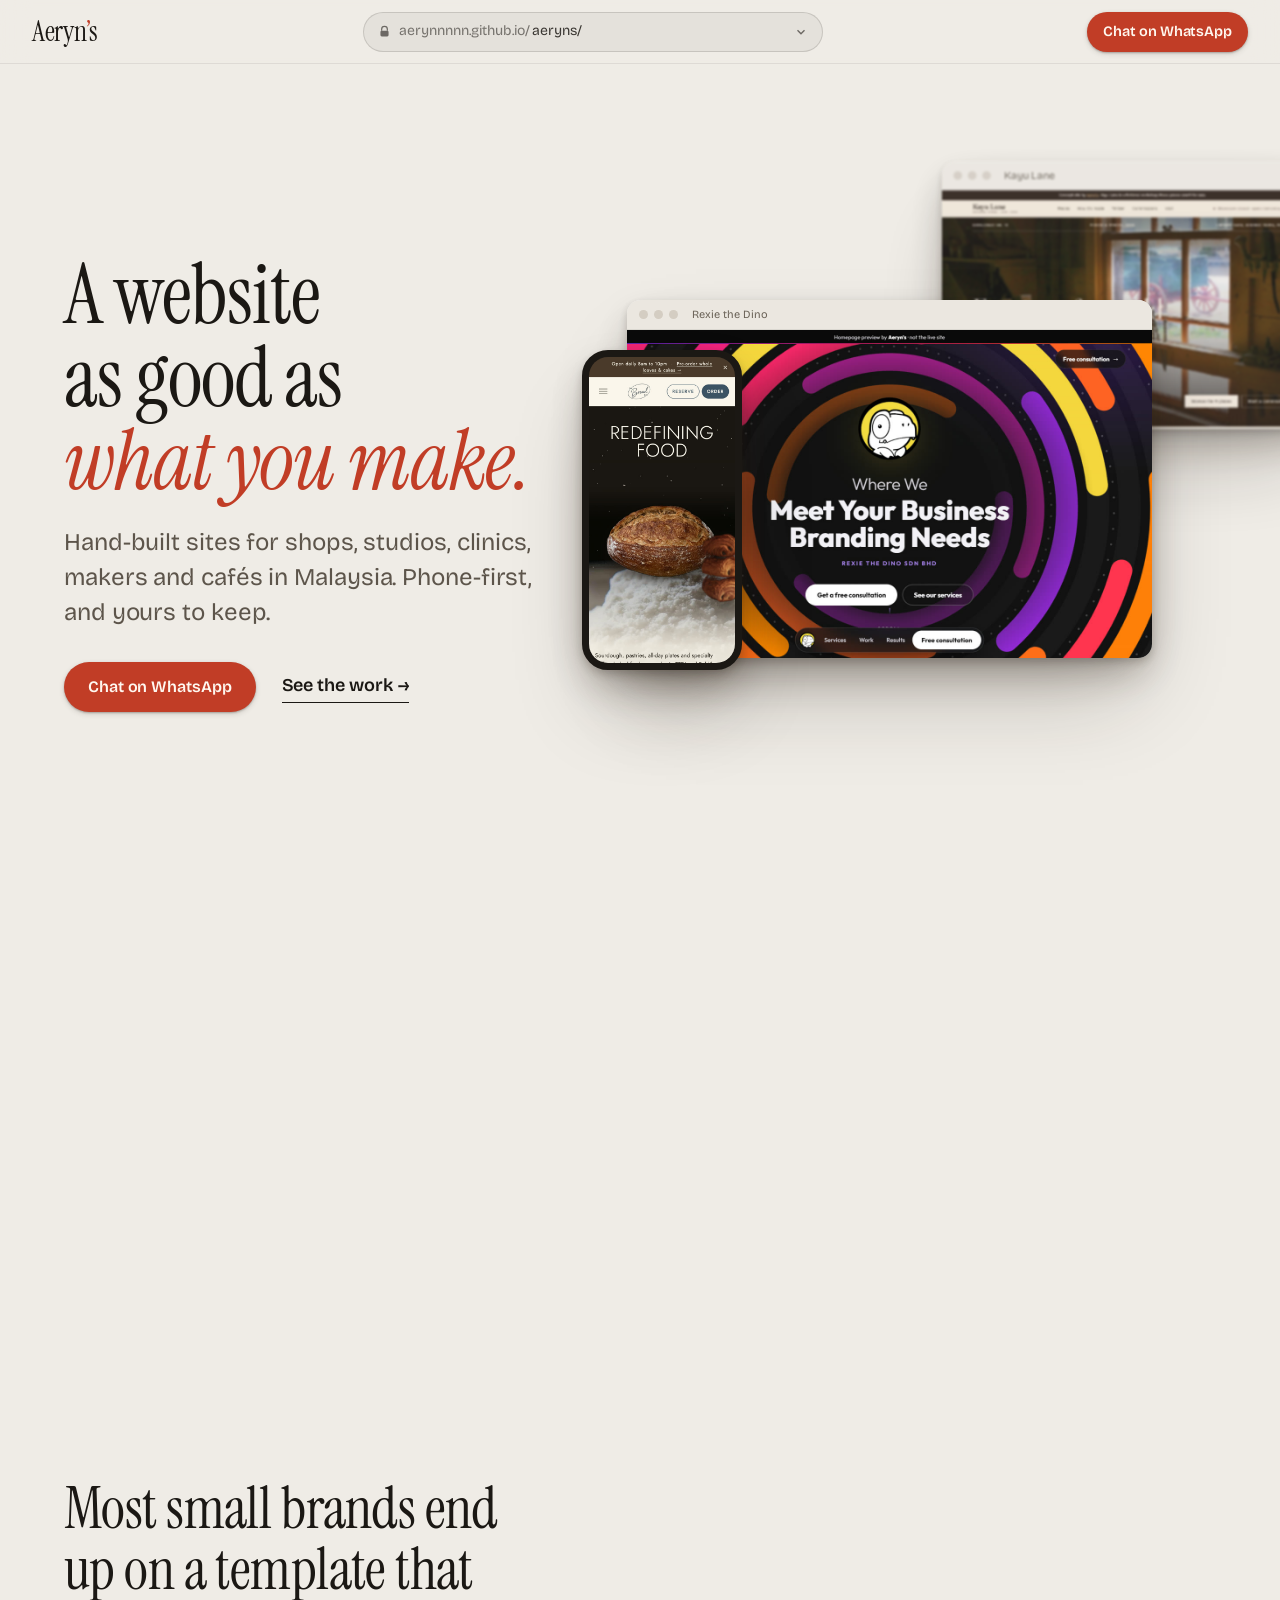
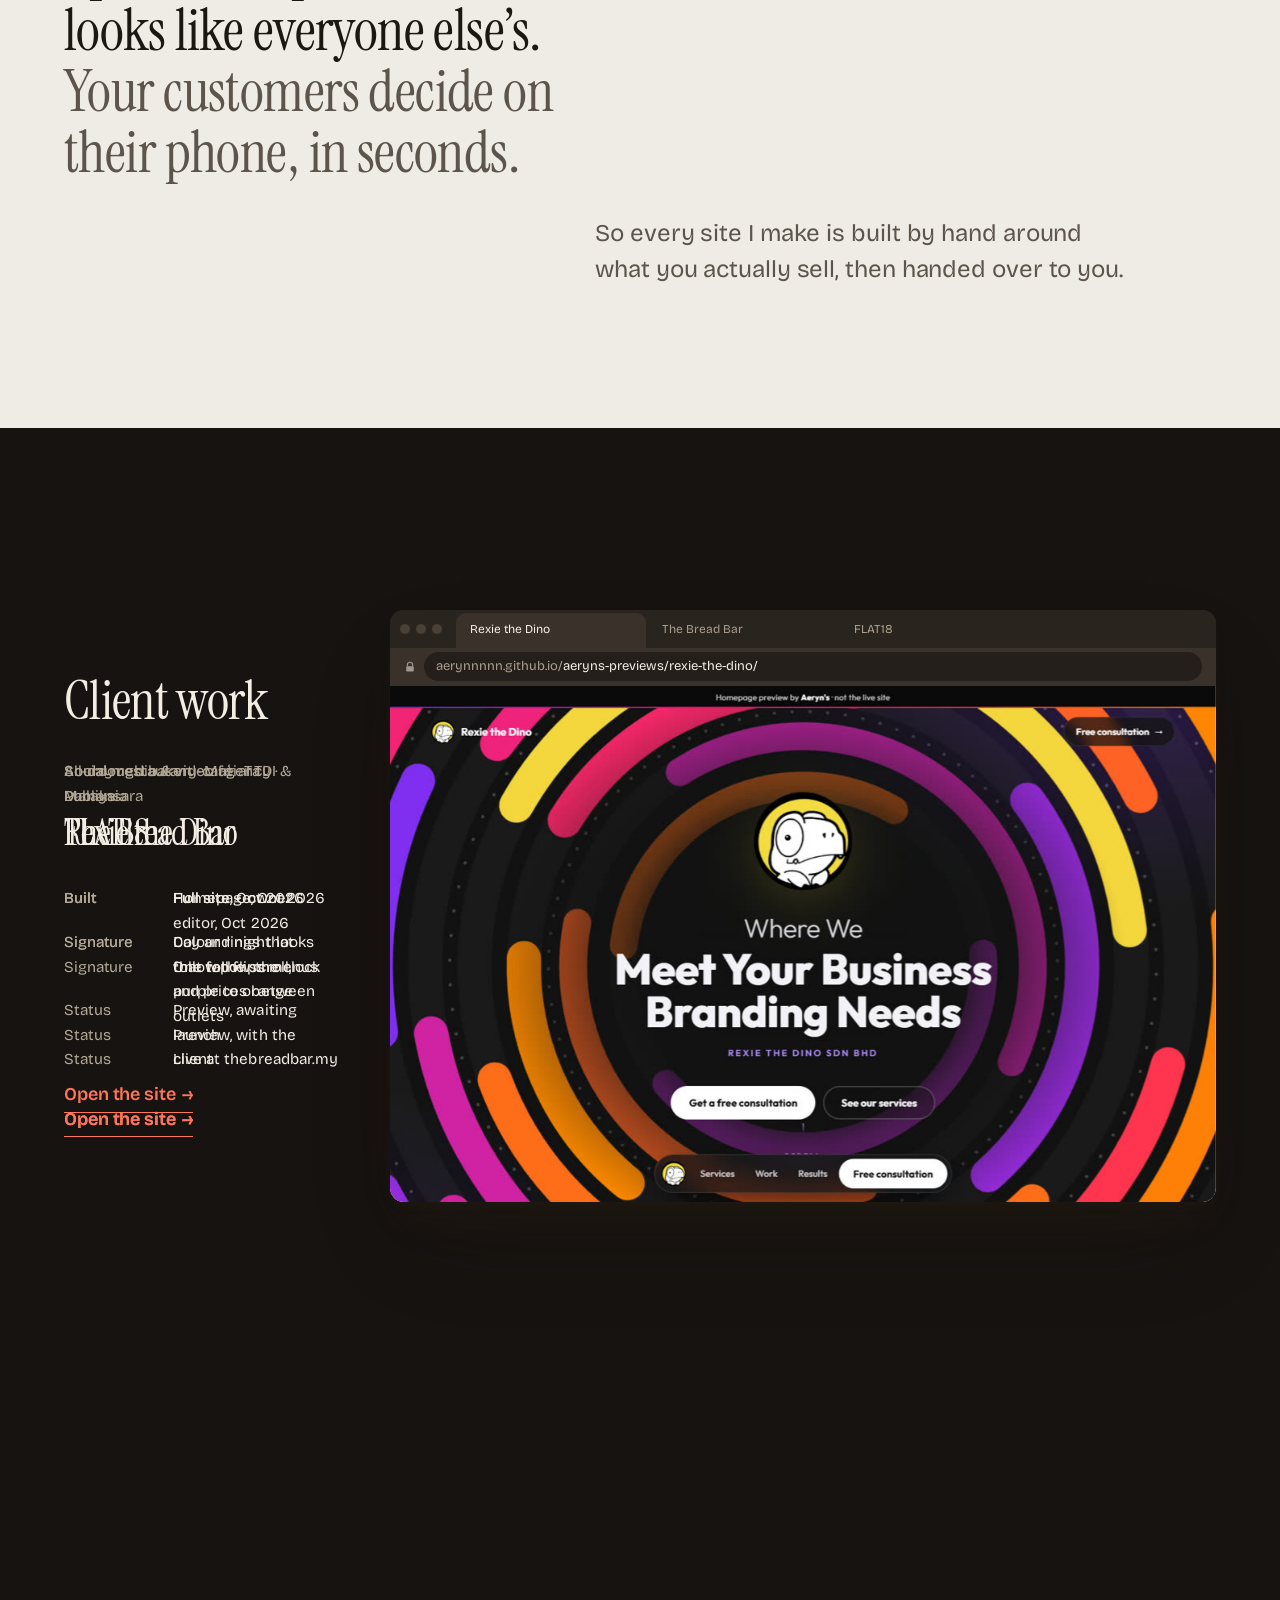
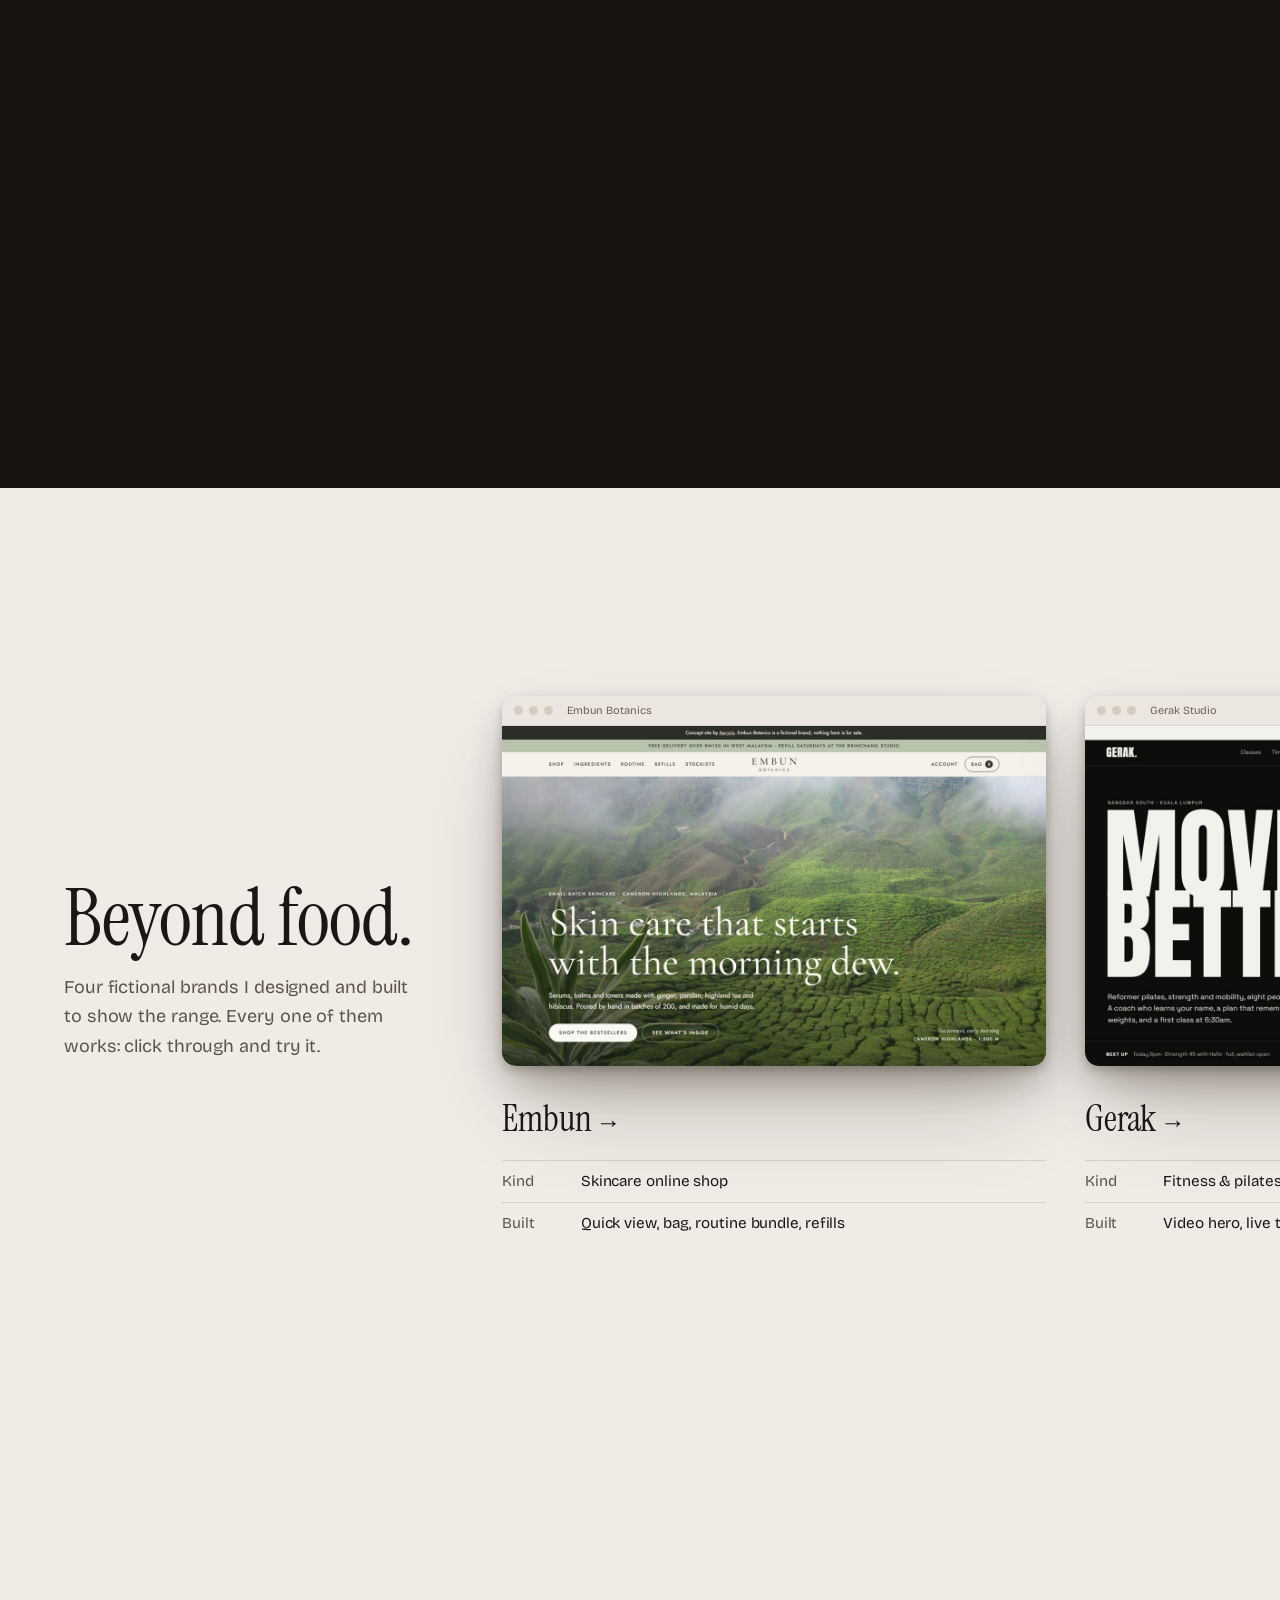
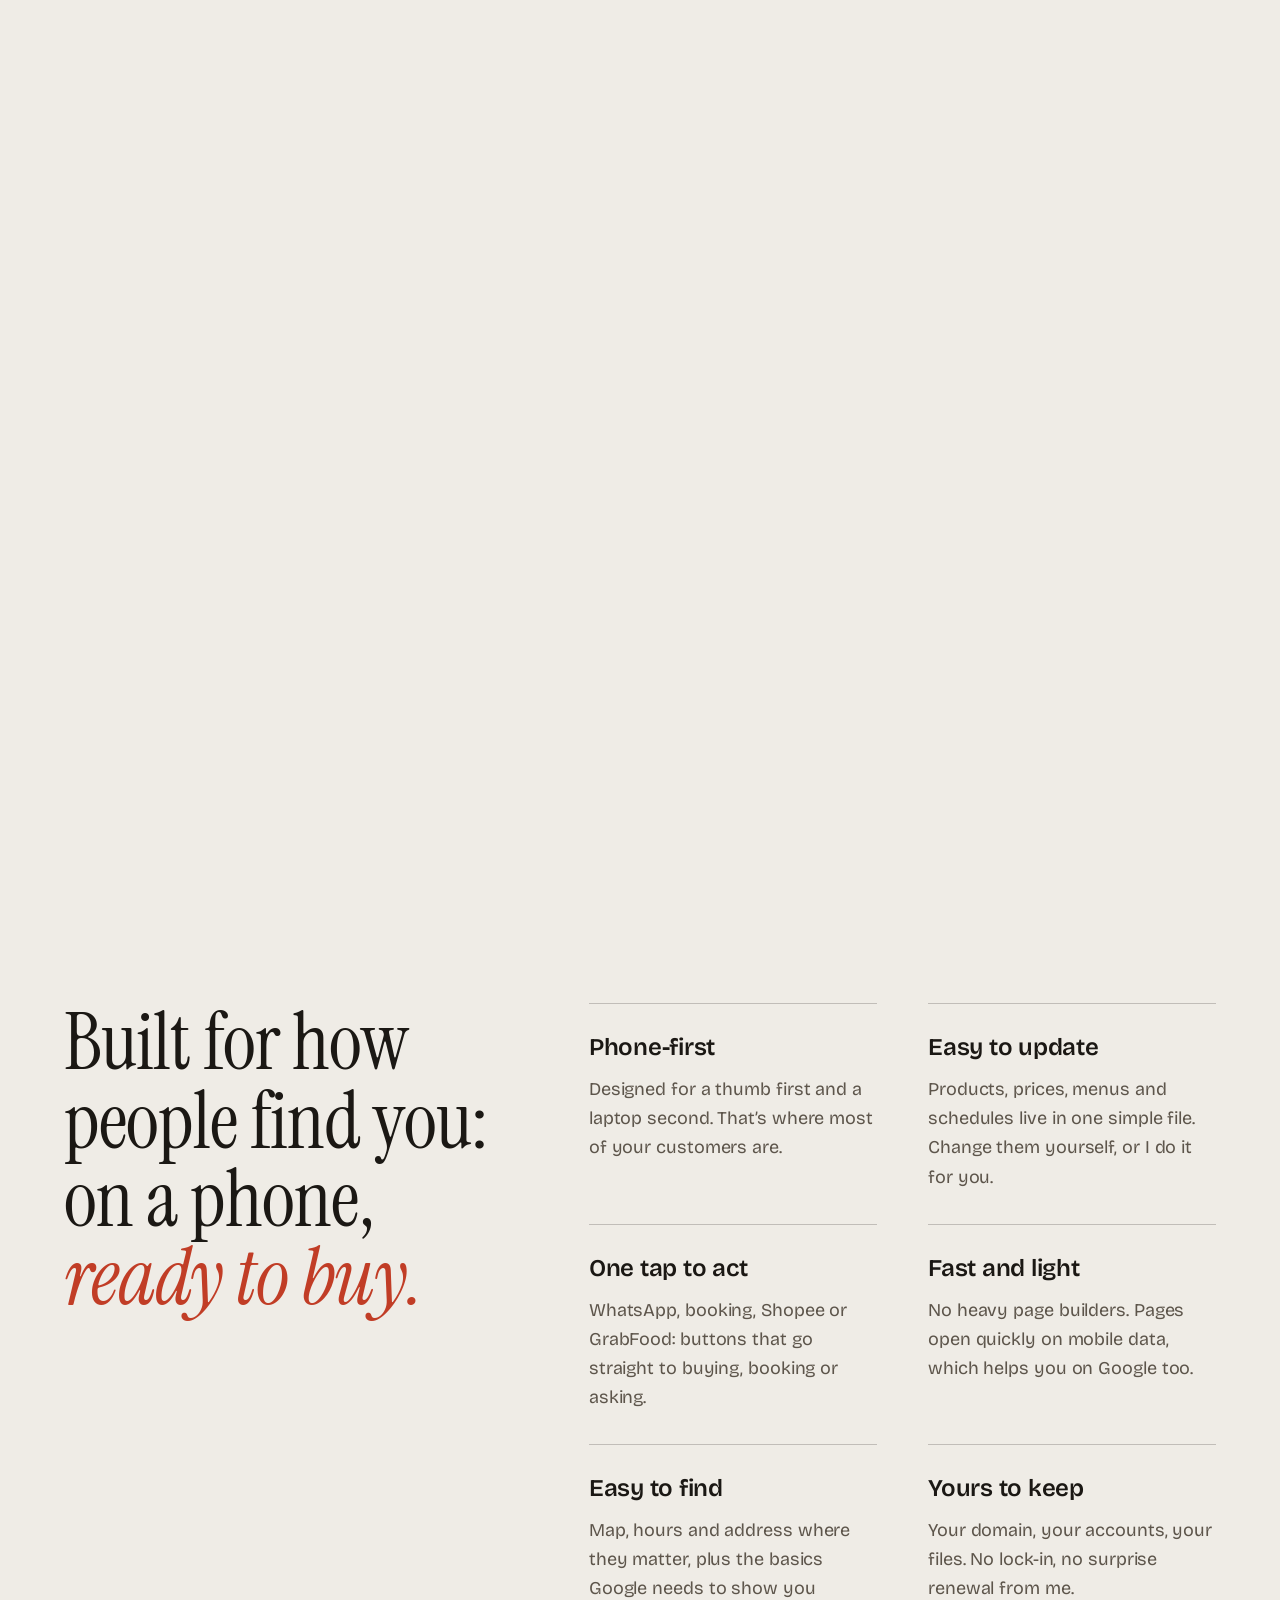
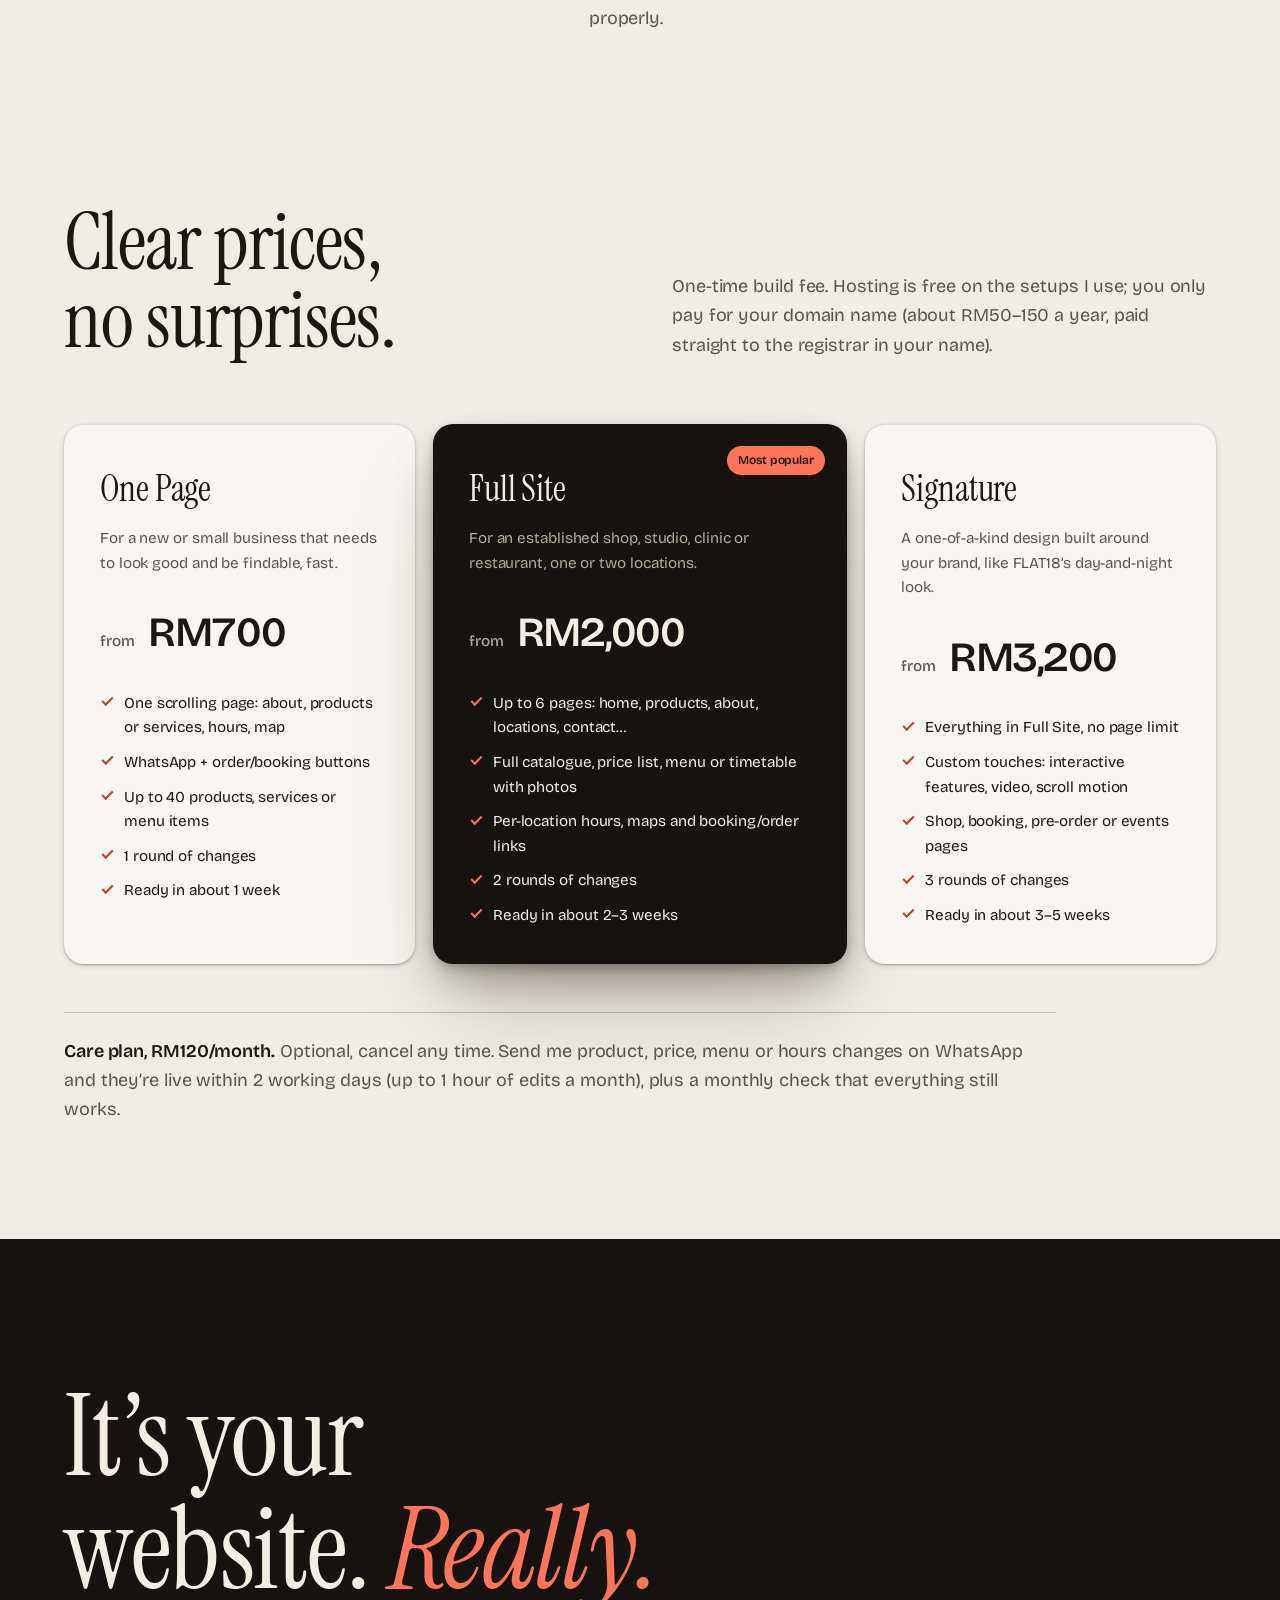
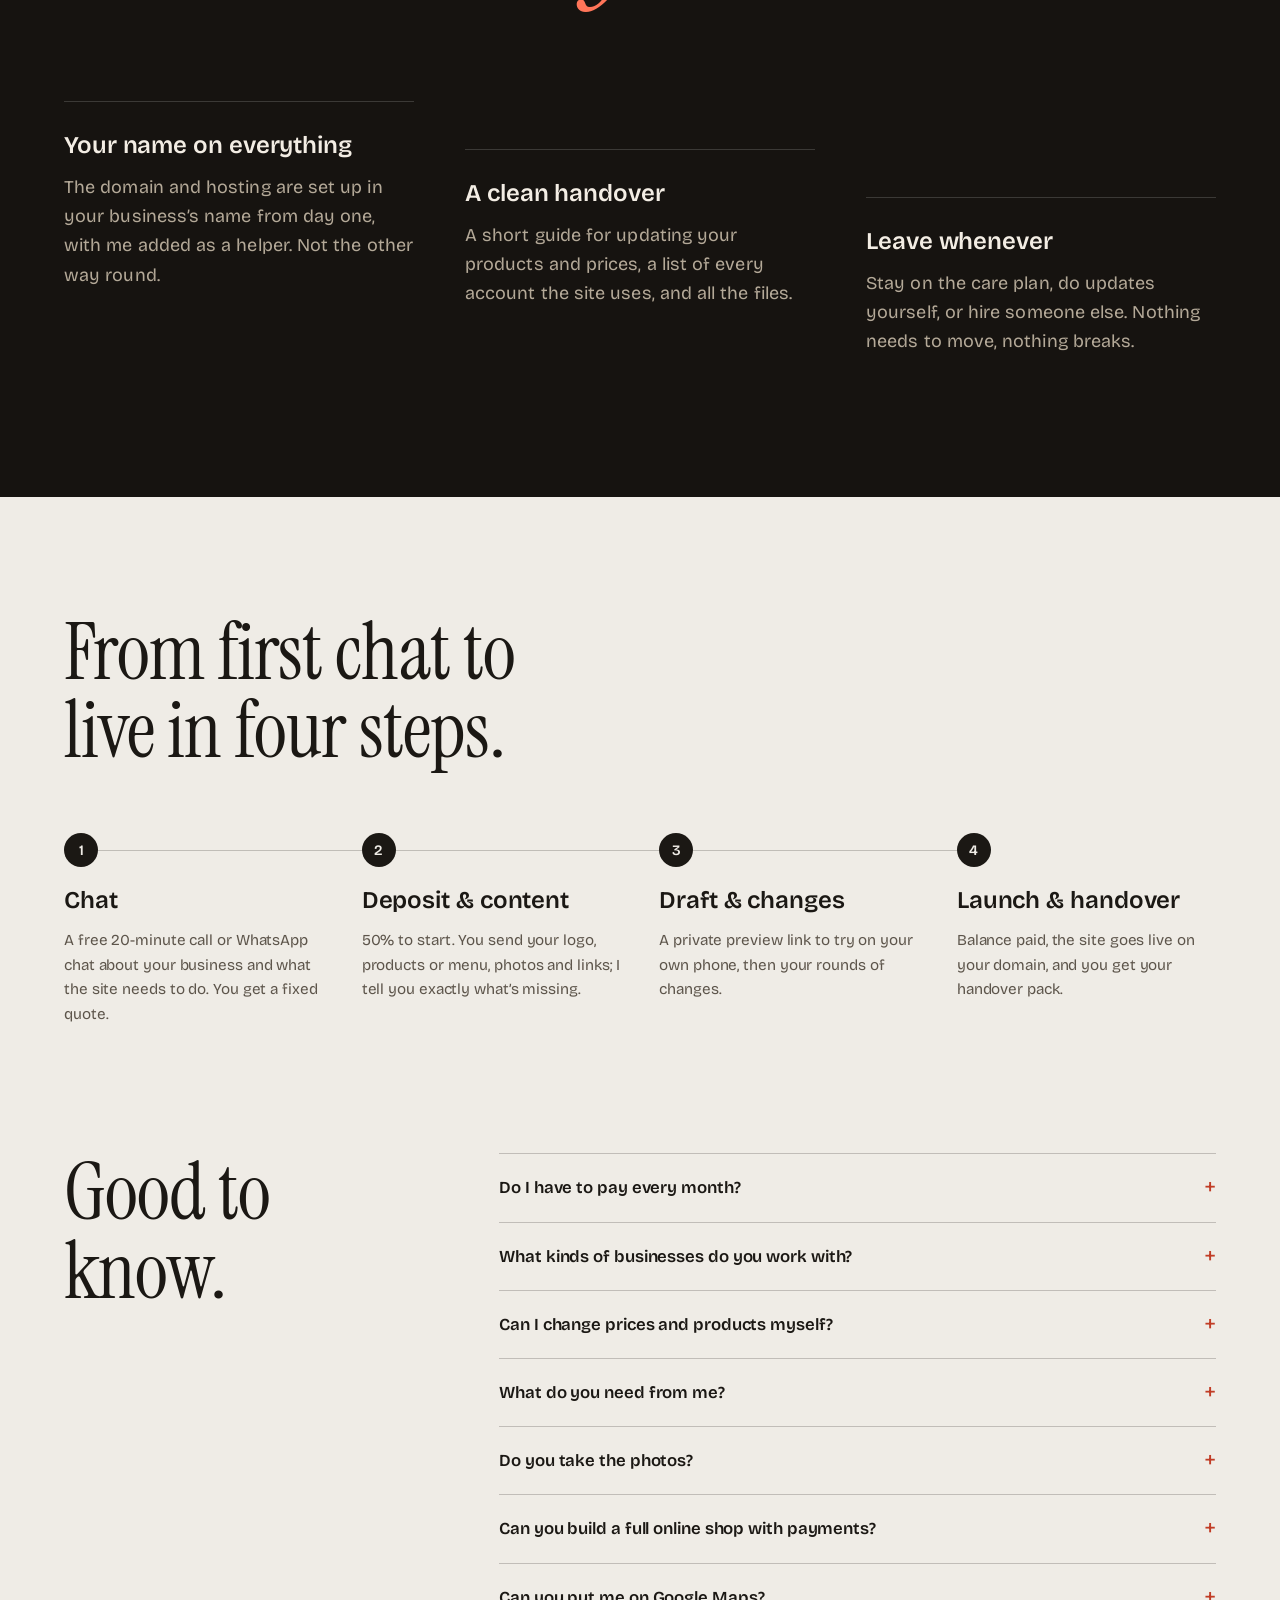
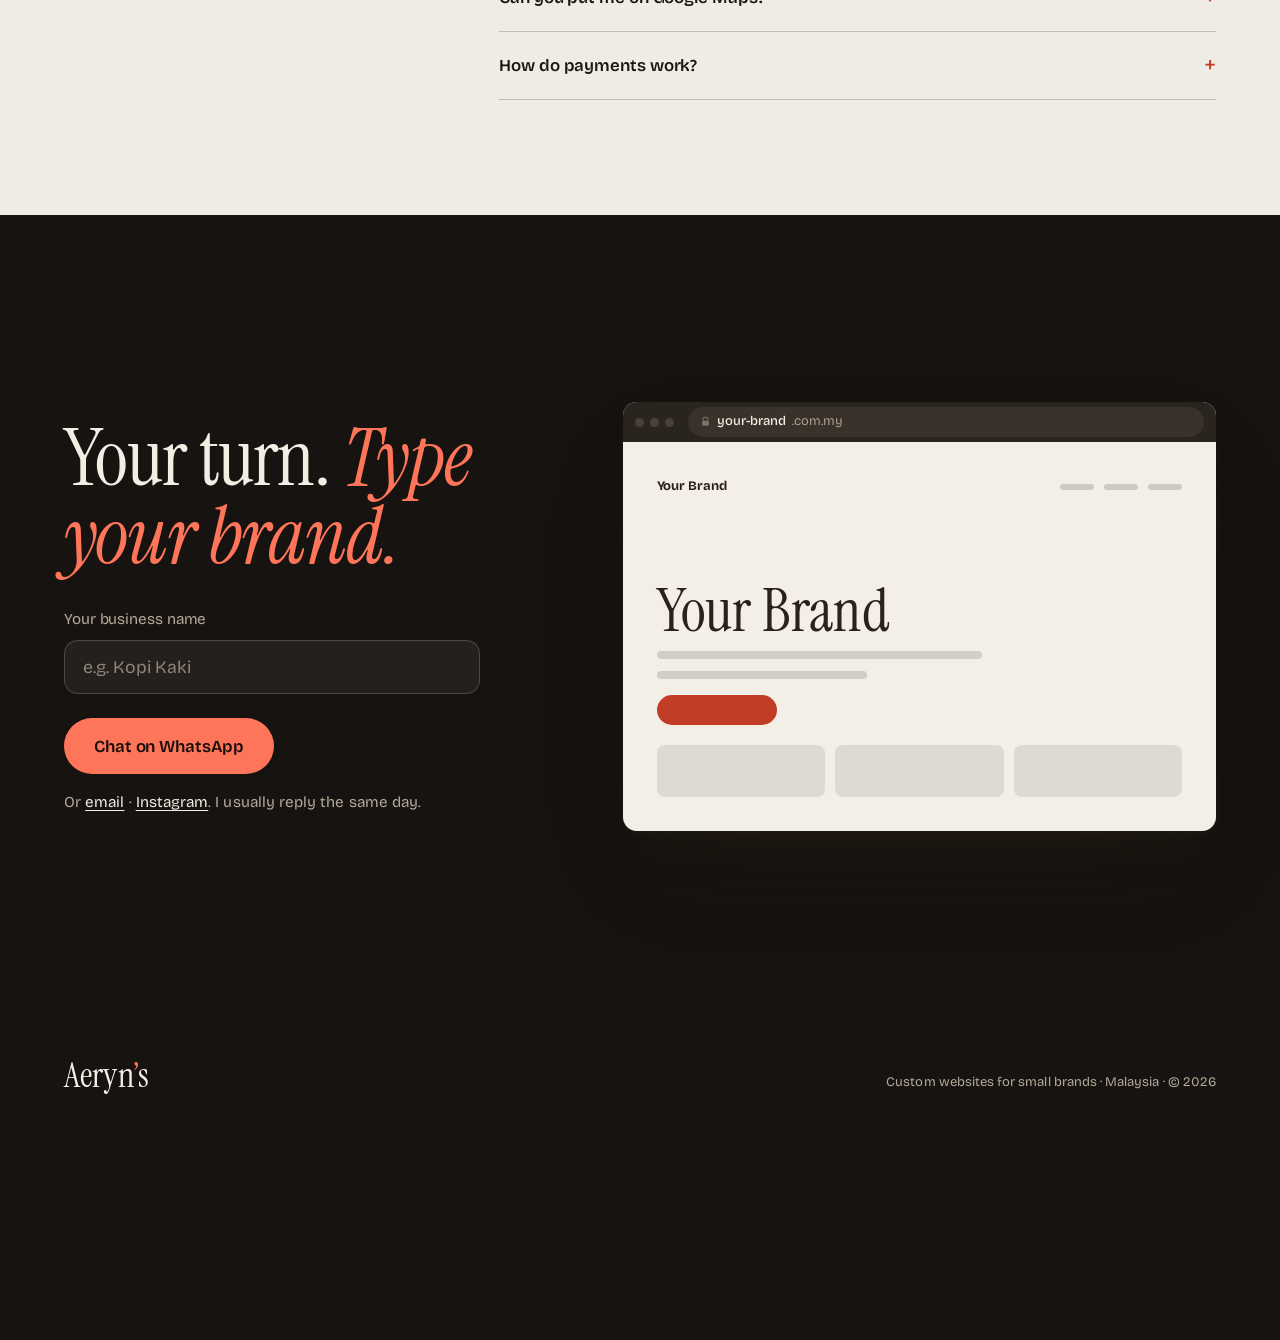
==== commit 25985002: "Client work: latest deployed sites, The Bread Bar live at thebreadbar.my" ====
--- a/index.html
+++ b/index.html
@@ -71,12 +71,12 @@
         </div>
         <div class="plane plane-mid" data-sc-parallax="-0.6">
           <div class="pw" data-depth="0.7">
-            <figure class="win"><div class="win-bar"><i></i><i></i><i></i><span>Rexie the Dino</span></div><img src="assets/work/rexie-hero-d.jpg" alt="" width="1200" height="750"></figure>
+            <figure class="win"><div class="win-bar"><i></i><i></i><i></i><span>Rexie the Dino</span></div><img src="assets/work/rexie-hero-d.jpg?v=2" alt="" width="1200" height="750"></figure>
           </div>
         </div>
         <div class="plane plane-near" data-sc-parallax="1.1">
           <div class="pw" data-depth="1.3">
-            <figure class="phone"><img src="assets/work/tbb-hero-m.jpg" alt="" width="520" height="1125"></figure>
+            <figure class="phone"><img src="assets/work/tbb-hero-m.jpg?v=2" alt="" width="520" height="1125"></figure>
           </div>
         </div>
       </div>
@@ -111,11 +111,11 @@
             <p class="label-kind">Sourdough bakery-café · TTDI &amp; Publika</p>
             <h3>The Bread Bar</h3>
             <dl>
-              <div><dt>Built</dt><dd>Full site, Oct 2026</dd></div>
+              <div><dt>Built</dt><dd>Full site + owner editor, Oct 2026</dd></div>
               <div><dt>Signature</dt><dd>One tap flips menus and prices between outlets</dd></div>
-              <div><dt>Status</dt><dd>Preview, awaiting launch</dd></div>
+              <div><dt>Status</dt><dd>Live at thebreadbar.my</dd></div>
             </dl>
-            <a class="link-line" href="https://aerynnnnn.github.io/TBB-FLAT18-Websites/the-bread-bar/" target="_blank" rel="noopener">Open the site</a>
+            <a class="link-line" href="https://thebreadbar.my/" target="_blank" rel="noopener">Open the site</a>
           </article>
           <article class="label" data-label="2">
             <p class="label-kind">All-day restaurant · Mutiara Damansara</p>
@@ -144,13 +144,13 @@
         </div>
         <div class="browser-view">
           <div class="shot is-on" data-shot="0" data-url="aerynnnnn.github.io/aeryns-previews/rexie-the-dino/">
-            <picture><source media="(max-width: 760px)" srcset="assets/work/rexie-scroll-m.jpg"><img src="assets/work/rexie-scroll-d.jpg" alt="" width="1024" height="5120" decoding="async"></picture>
-          </div>
-          <div class="shot" data-shot="1" data-url="aerynnnnn.github.io/TBB-FLAT18-Websites/the-bread-bar/">
-            <picture><source media="(max-width: 760px)" srcset="assets/work/tbb-scroll-m.jpg"><img src="assets/work/tbb-scroll-d.jpg" alt="" width="1024" height="5120" decoding="async"></picture>
+            <picture><source media="(max-width: 760px)" srcset="assets/work/rexie-scroll-m.jpg?v=2"><img src="assets/work/rexie-scroll-d.jpg?v=2" alt="" width="1024" height="5120" decoding="async"></picture>
+          </div>
+          <div class="shot" data-shot="1" data-url="thebreadbar.my/">
+            <picture><source media="(max-width: 760px)" srcset="assets/work/tbb-scroll-m.jpg?v=2"><img src="assets/work/tbb-scroll-d.jpg?v=2" alt="" width="1024" height="4480" decoding="async"></picture>
           </div>
           <div class="shot" data-shot="2" data-url="aerynnnnn.github.io/TBB-FLAT18-Websites/flat18/">
-            <picture><source media="(max-width: 760px)" srcset="assets/work/flat18-scroll-m.jpg"><img src="assets/work/flat18-scroll-d.jpg" alt="" width="1024" height="5120" decoding="async"></picture>
+            <picture><source media="(max-width: 760px)" srcset="assets/work/flat18-scroll-m.jpg?v=2"><img src="assets/work/flat18-scroll-d.jpg?v=2" alt="" width="1024" height="5120" decoding="async"></picture>
           </div>
         </div>
       </div>
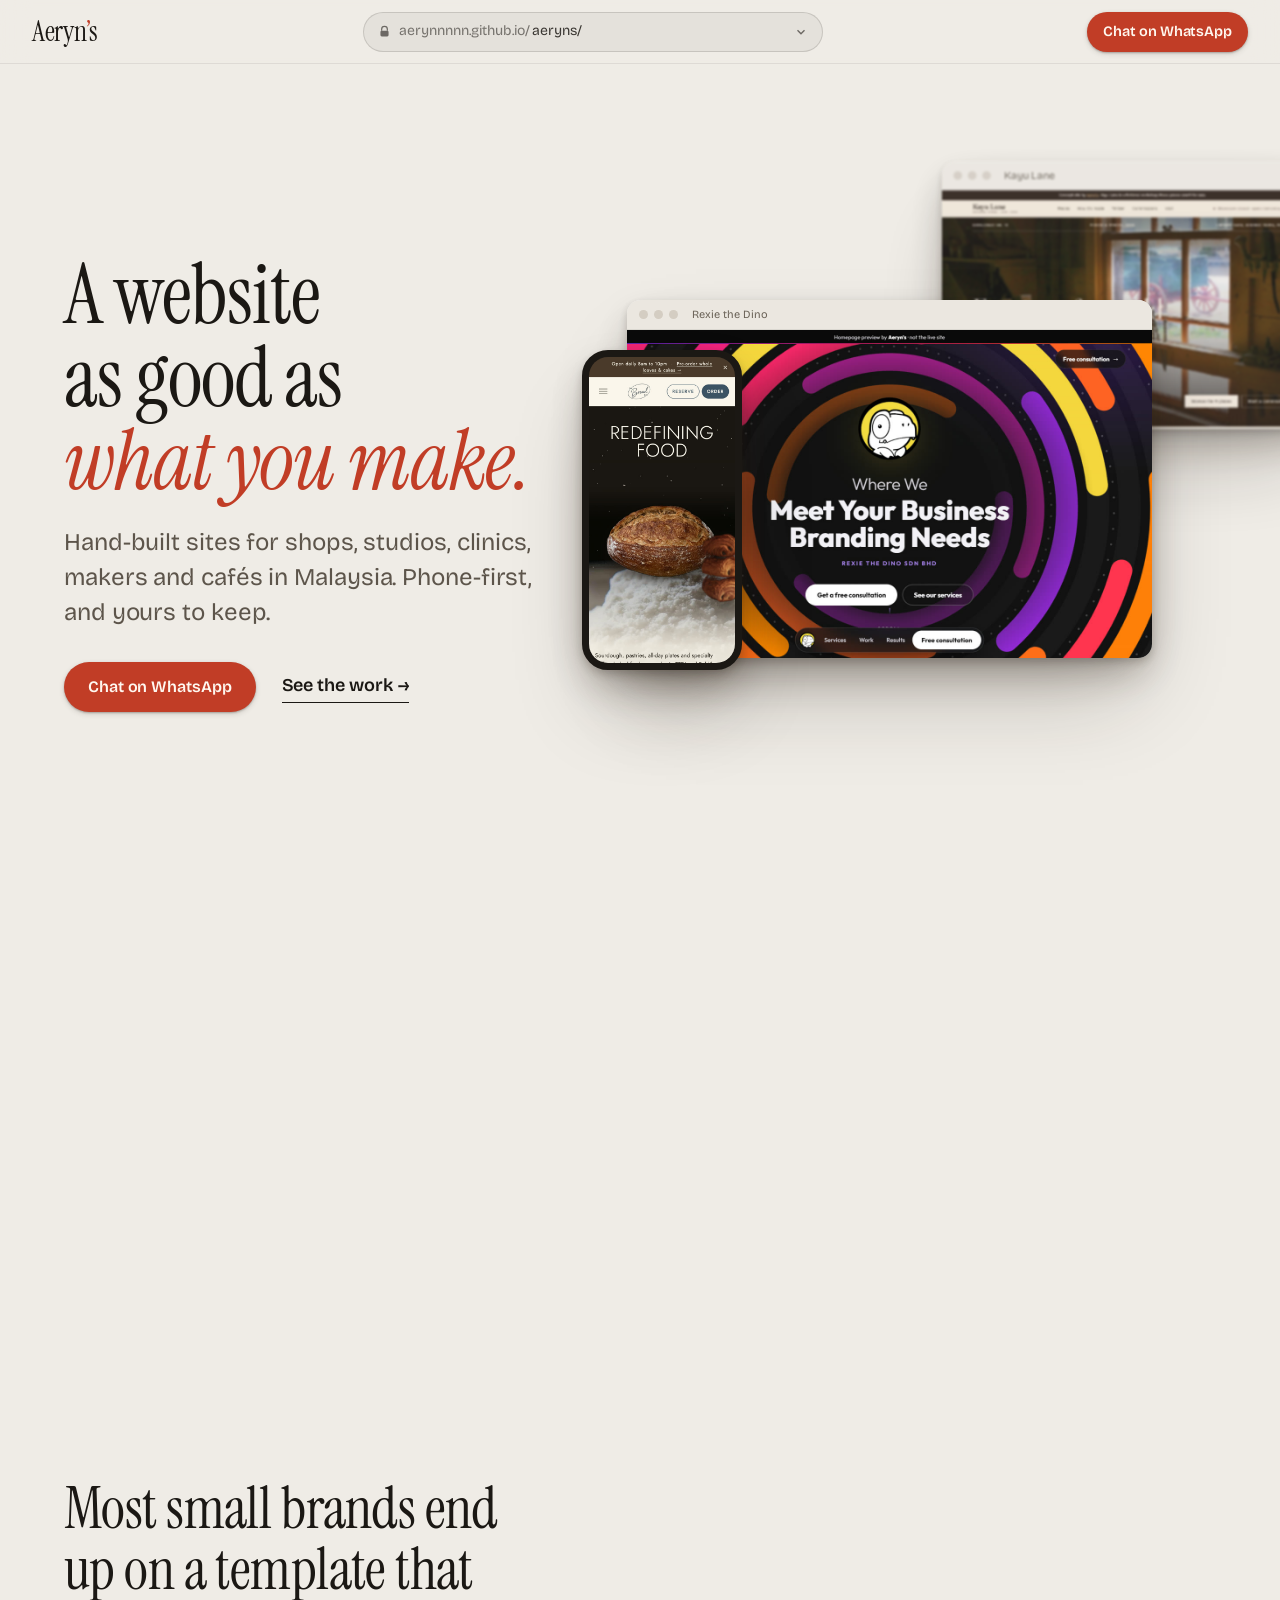
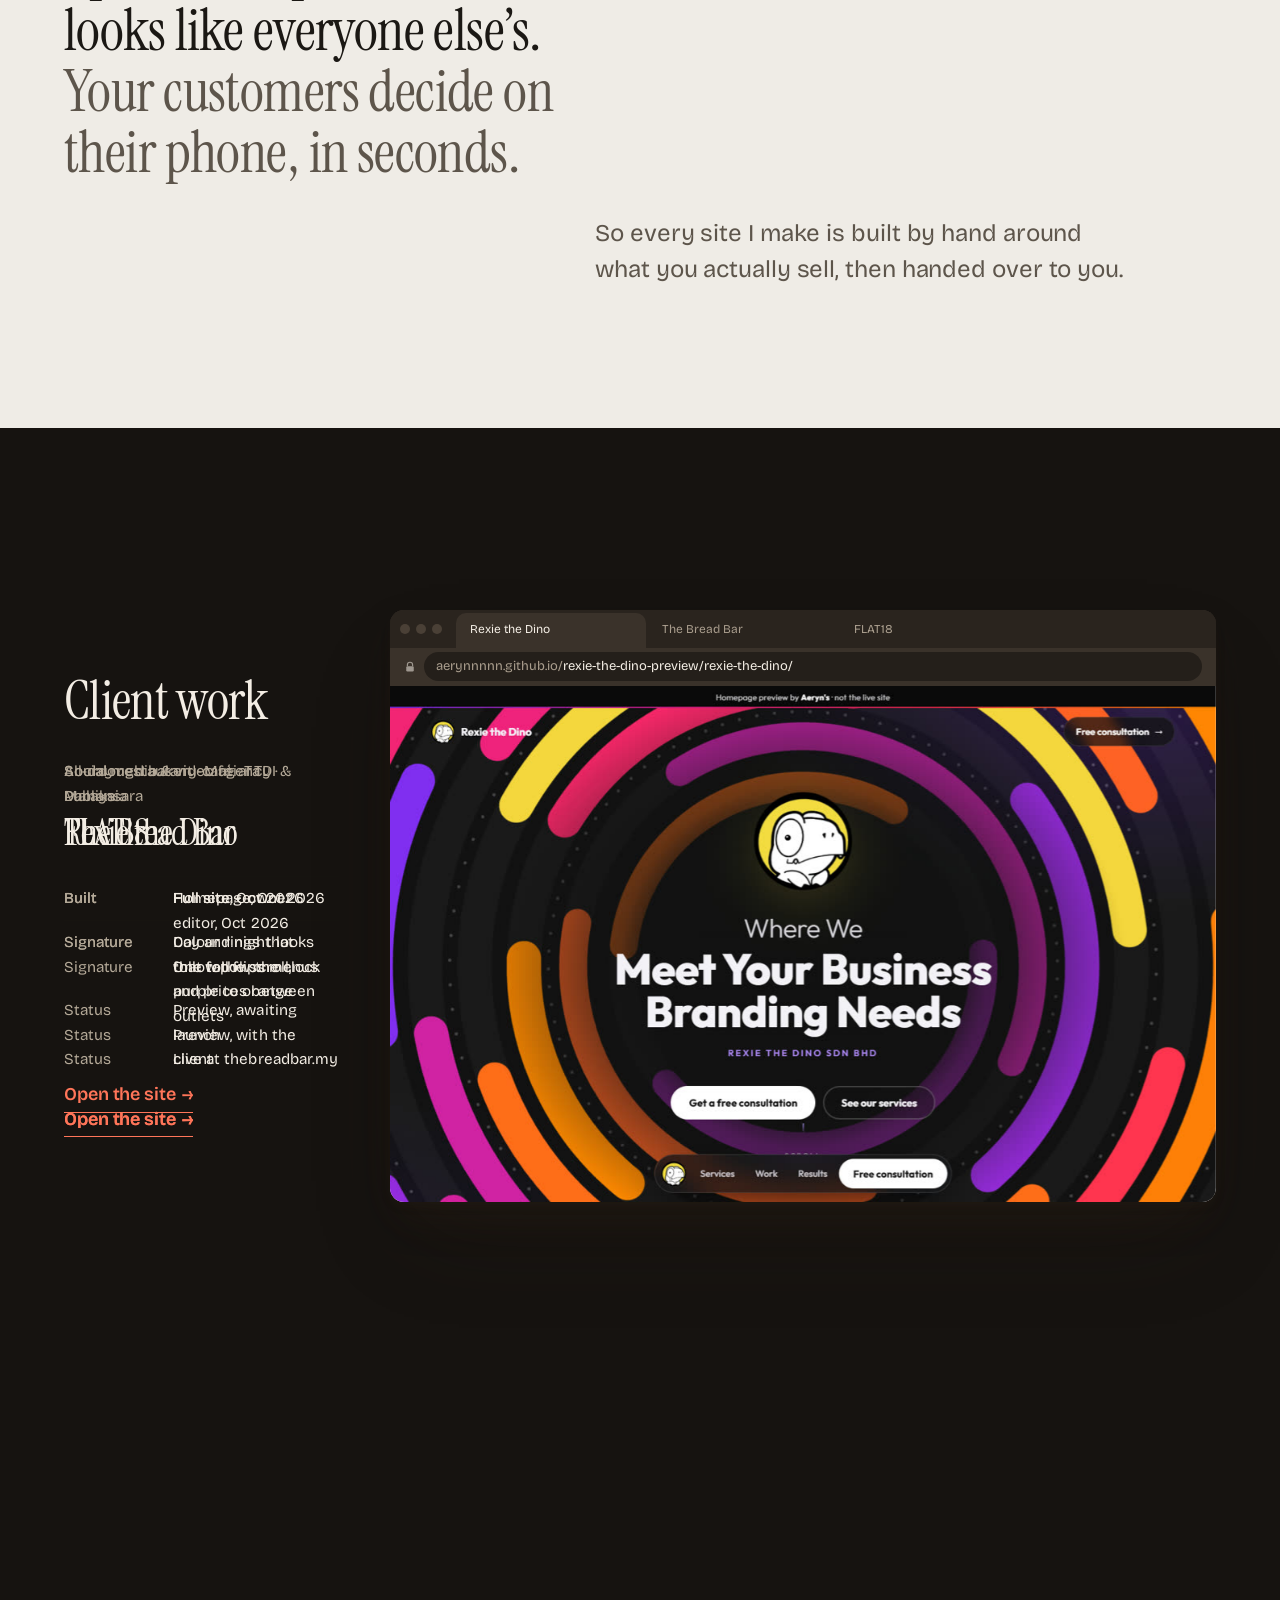
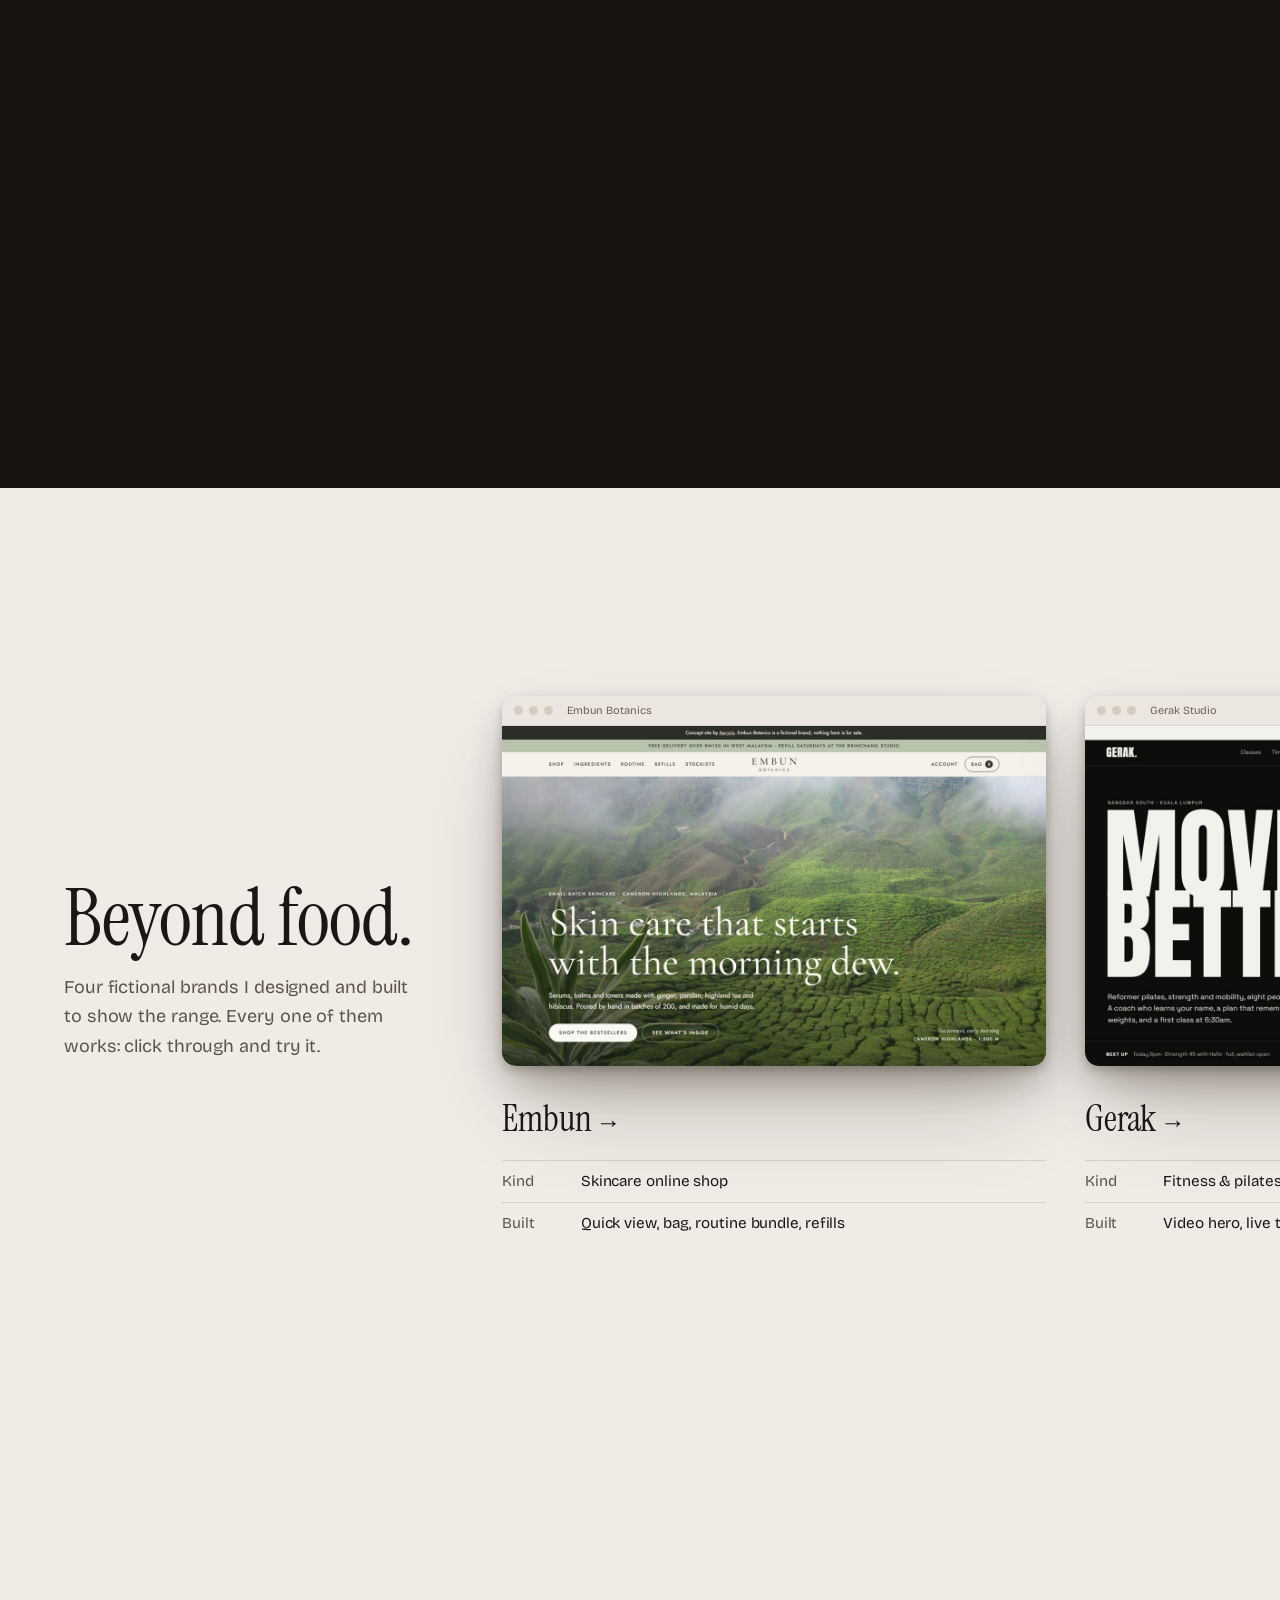
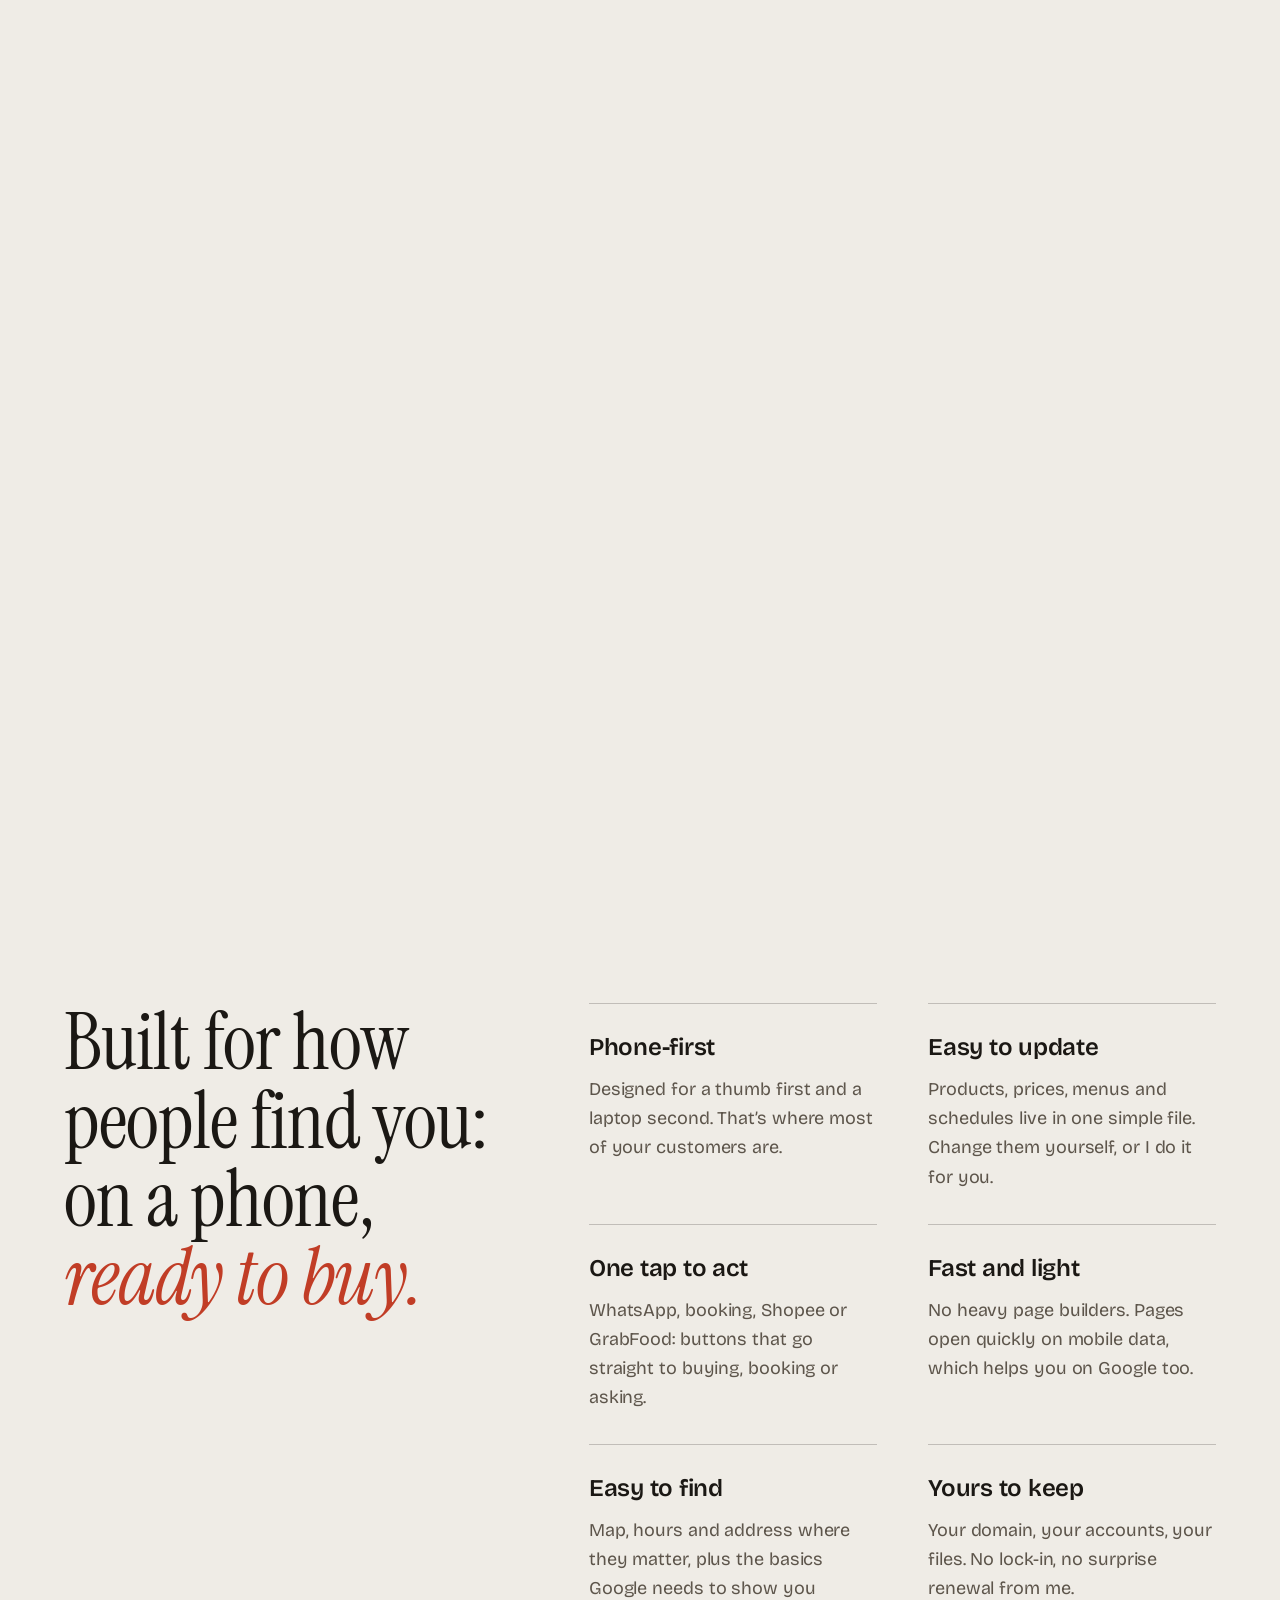
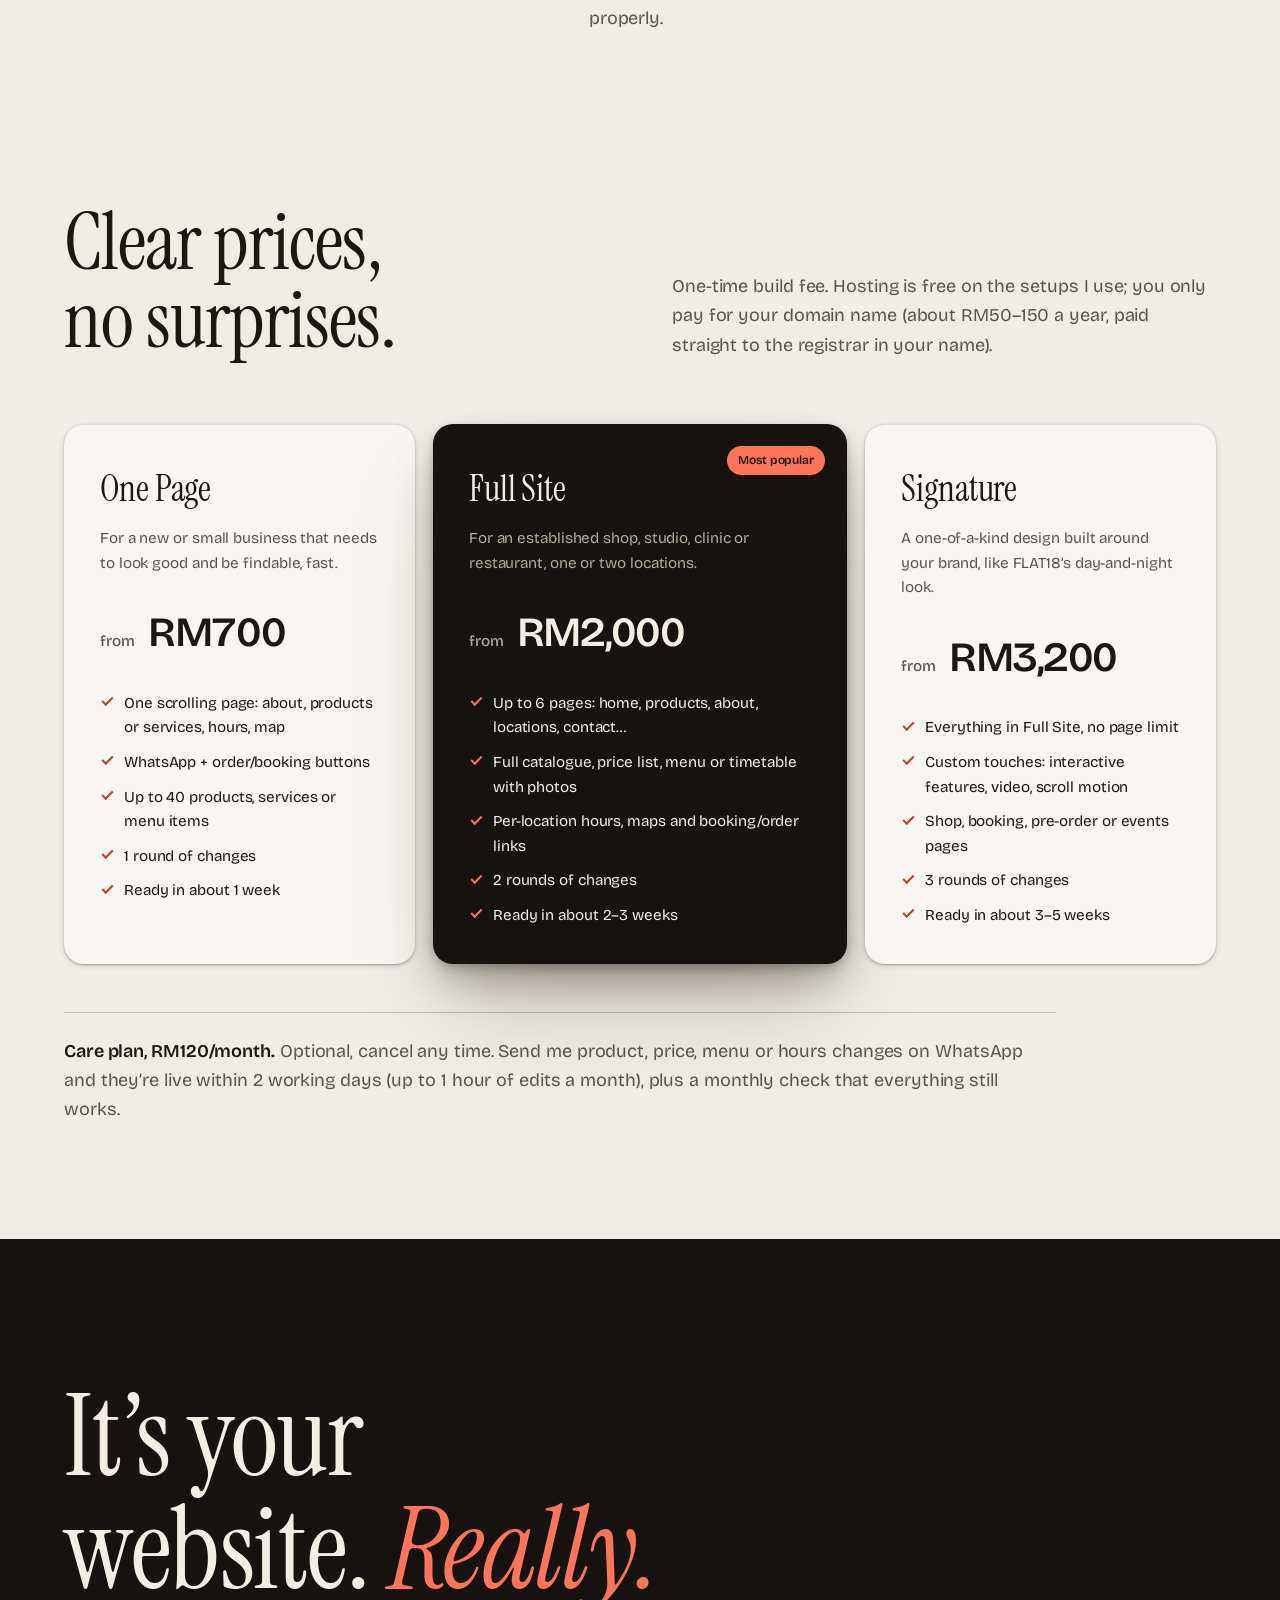
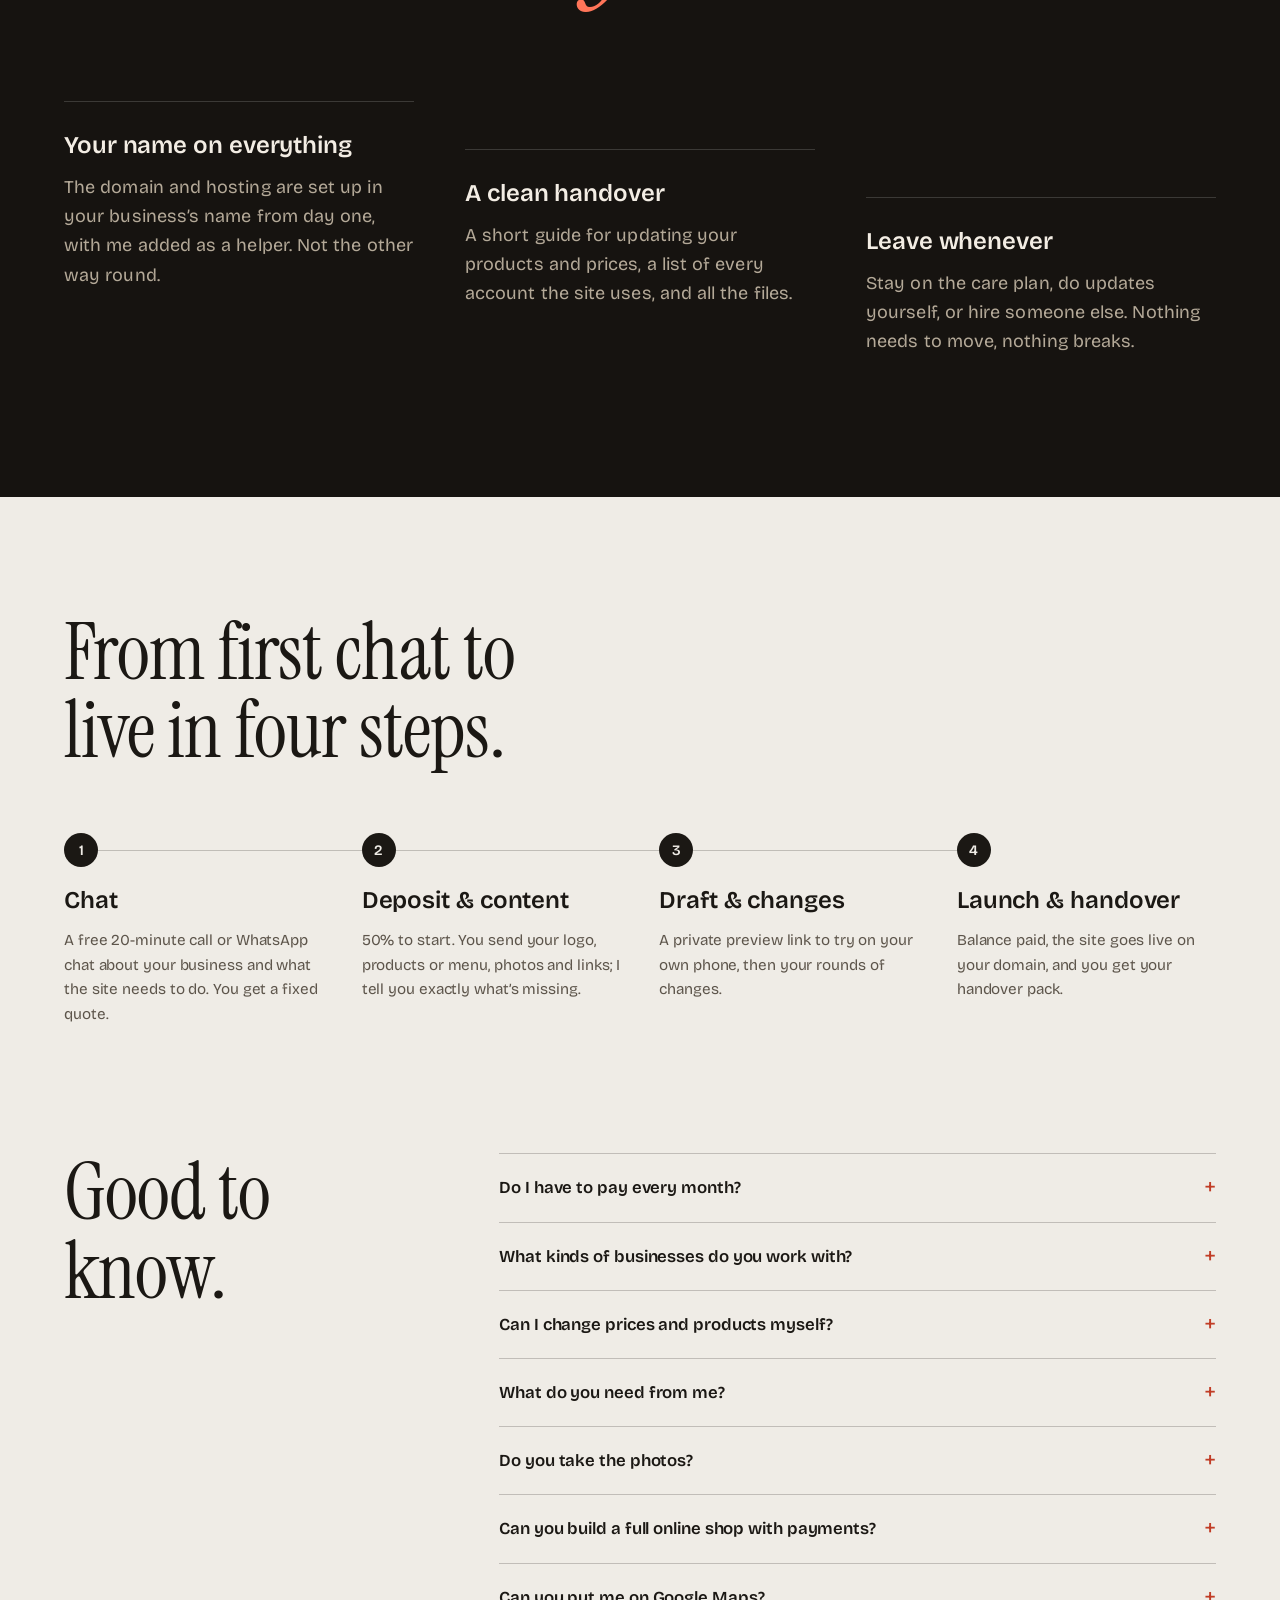
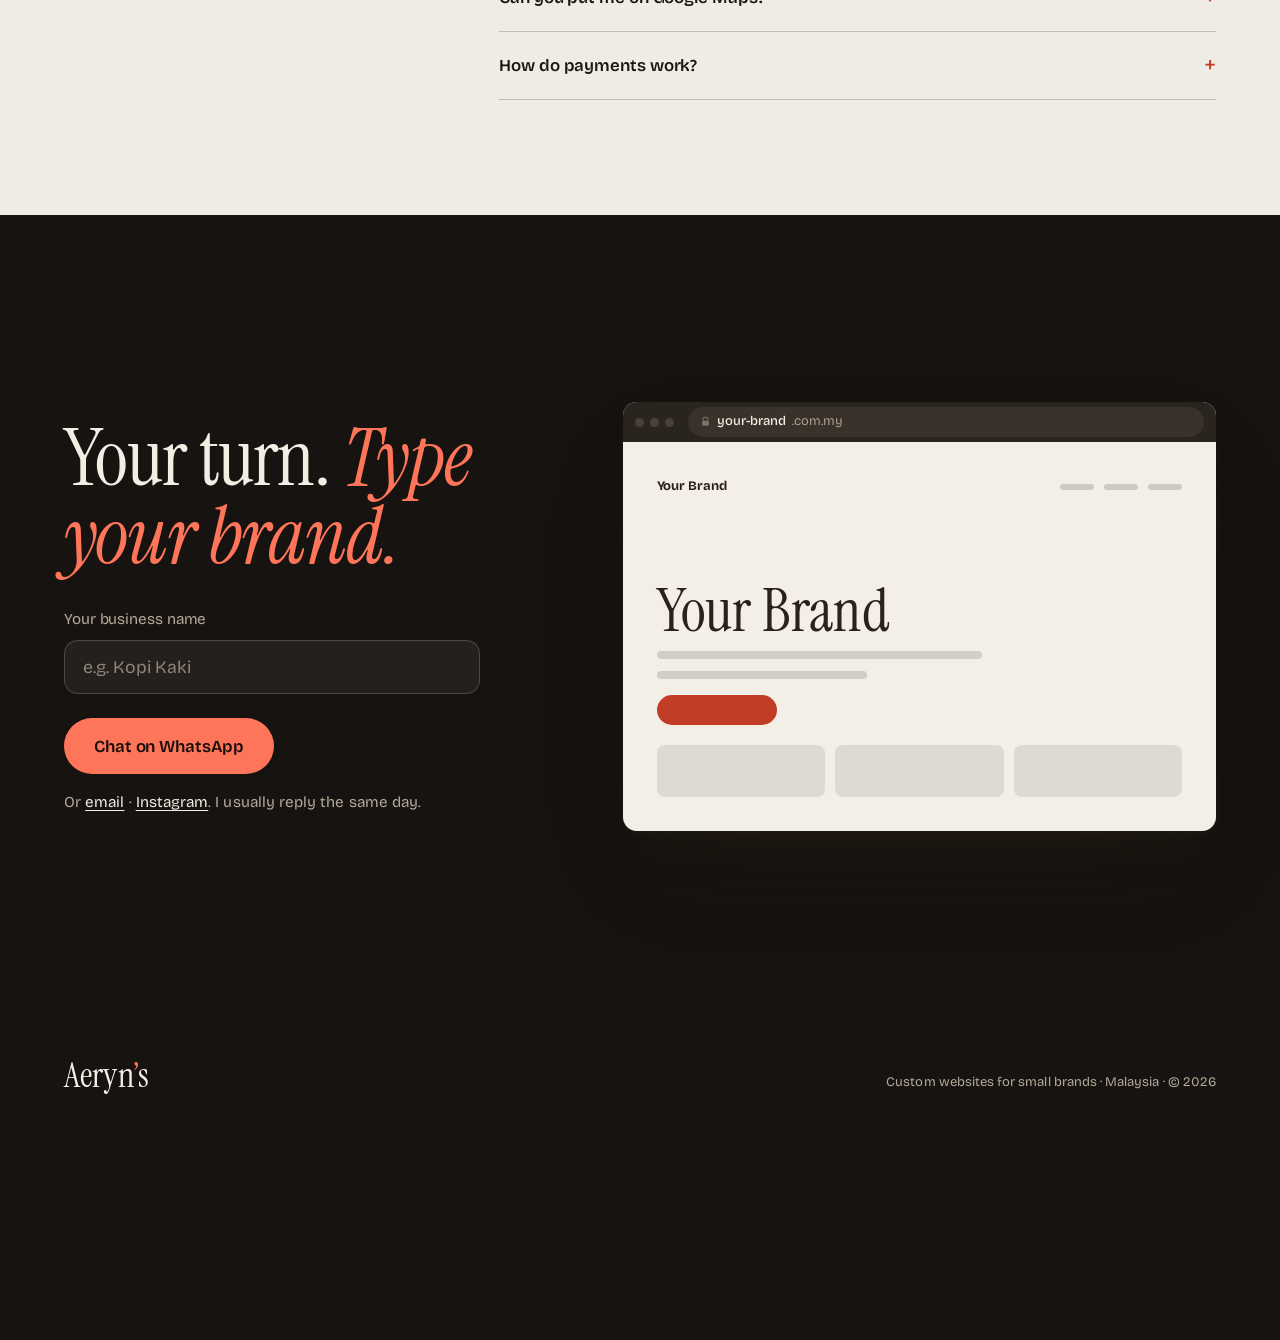
==== commit 2be997d3: "Rexie links to rexie-the-dino-preview Co-Authored-By: Claude Opus 5.5 <noreply@anthropic.com>" ====
--- a/index.html
+++ b/index.html
@@ -105,7 +105,7 @@
               <div><dt>Signature</dt><dd>Colour rings that follow the scroll, purple to orange</dd></div>
               <div><dt>Status</dt><dd>Preview, with the client</dd></div>
             </dl>
-            <a class="link-line" href="https://aerynnnnn.github.io/aeryns-previews/rexie-the-dino/" target="_blank" rel="noopener">Open the site</a>
+            <a class="link-line" href="https://aerynnnnn.github.io/rexie-the-dino-preview/rexie-the-dino/" target="_blank" rel="noopener">Open the site</a>
           </article>
           <article class="label" data-label="1">
             <p class="label-kind">Sourdough bakery-café · TTDI &amp; Publika</p>
@@ -125,7 +125,7 @@
               <div><dt>Signature</dt><dd>Day and night looks that follow the clock</dd></div>
               <div><dt>Status</dt><dd>Preview, awaiting launch</dd></div>
             </dl>
-            <a class="link-line" href="https://aerynnnnn.github.io/TBB-FLAT18-Websites/flat18/" target="_blank" rel="noopener">Open the site</a>
+            <a class="link-line" href="https://flat18.github.io/" target="_blank" rel="noopener">Open the site</a>
           </article>
         </div>
       </div>
@@ -143,13 +143,13 @@
           <span class="addr-load" data-addr-load></span>
         </div>
         <div class="browser-view">
-          <div class="shot is-on" data-shot="0" data-url="aerynnnnn.github.io/aeryns-previews/rexie-the-dino/">
+          <div class="shot is-on" data-shot="0" data-url="aerynnnnn.github.io/rexie-the-dino-preview/rexie-the-dino/">
             <picture><source media="(max-width: 760px)" srcset="assets/work/rexie-scroll-m.jpg?v=2"><img src="assets/work/rexie-scroll-d.jpg?v=2" alt="" width="1024" height="5120" decoding="async"></picture>
           </div>
           <div class="shot" data-shot="1" data-url="thebreadbar.my/">
             <picture><source media="(max-width: 760px)" srcset="assets/work/tbb-scroll-m.jpg?v=2"><img src="assets/work/tbb-scroll-d.jpg?v=2" alt="" width="1024" height="4480" decoding="async"></picture>
           </div>
-          <div class="shot" data-shot="2" data-url="aerynnnnn.github.io/TBB-FLAT18-Websites/flat18/">
+          <div class="shot" data-shot="2" data-url="flat18.github.io/">
             <picture><source media="(max-width: 760px)" srcset="assets/work/flat18-scroll-m.jpg?v=2"><img src="assets/work/flat18-scroll-d.jpg?v=2" alt="" width="1024" height="5120" decoding="async"></picture>
           </div>
         </div>
